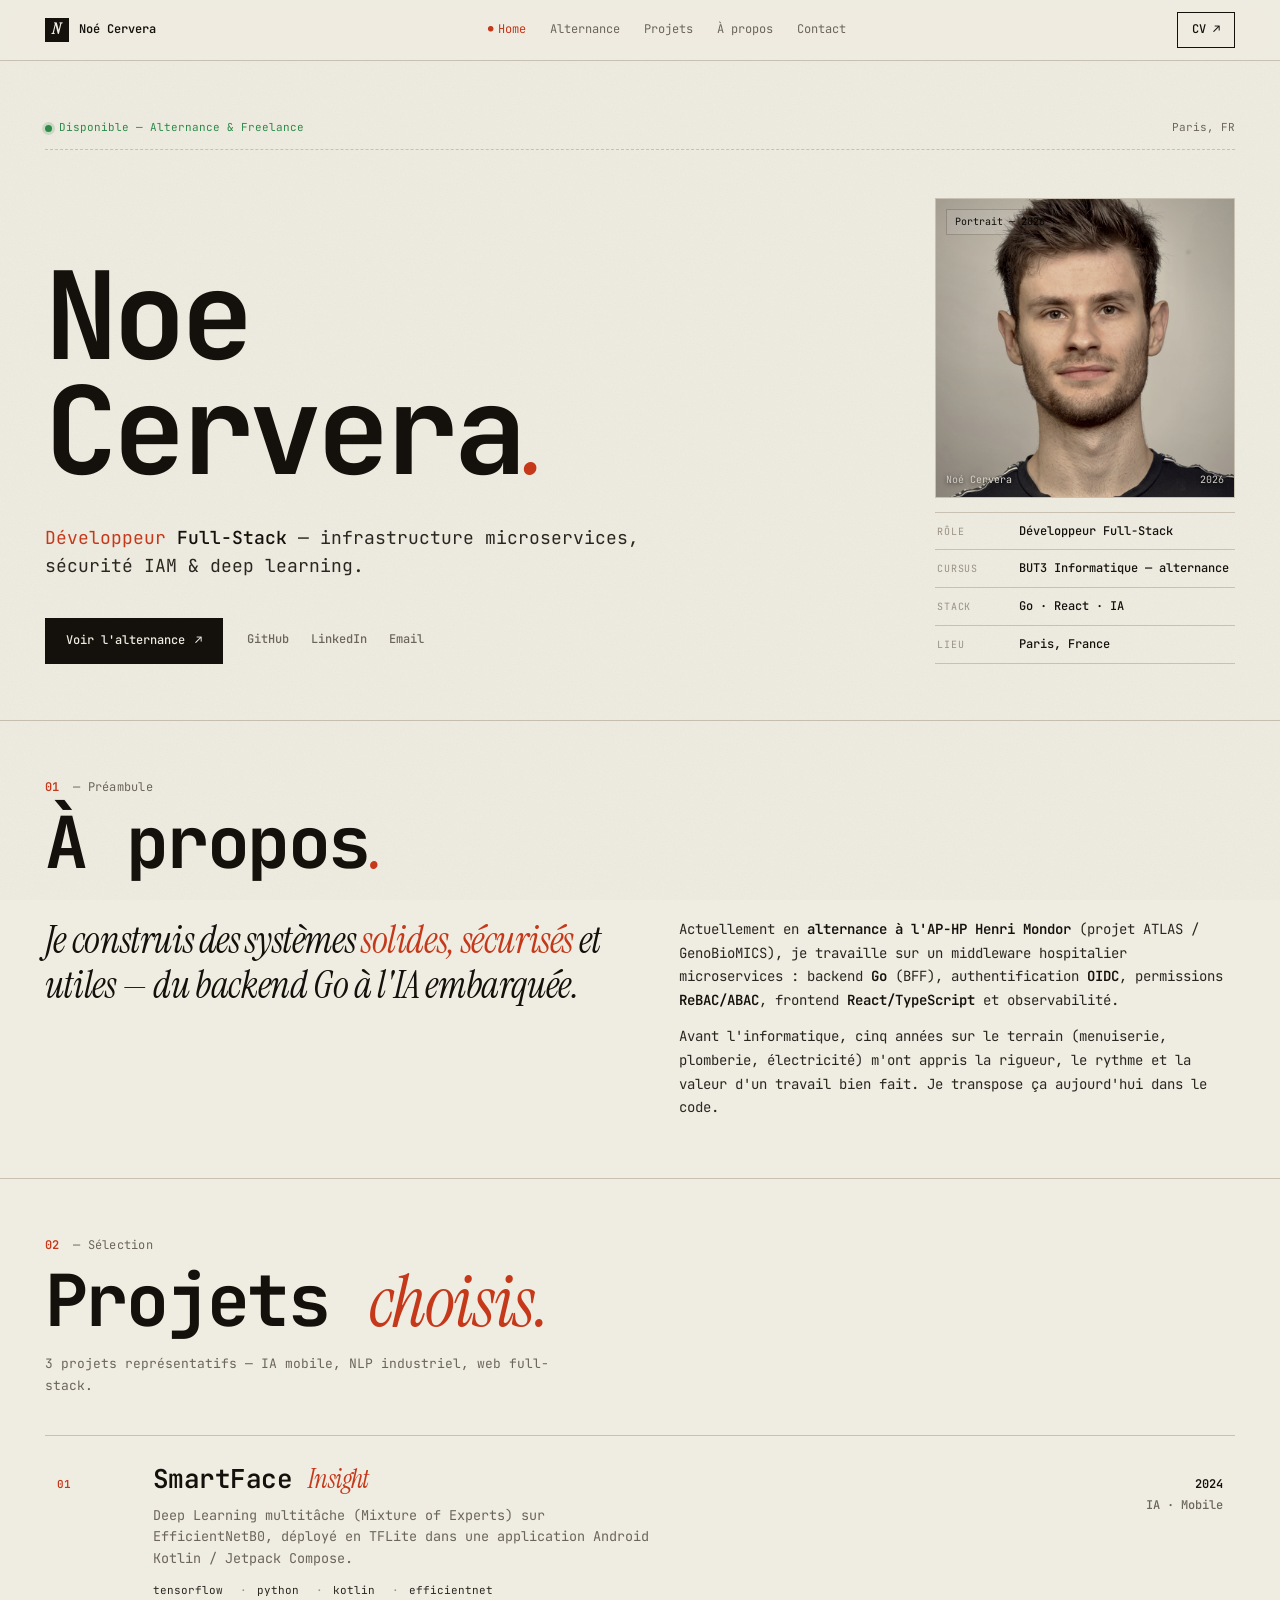
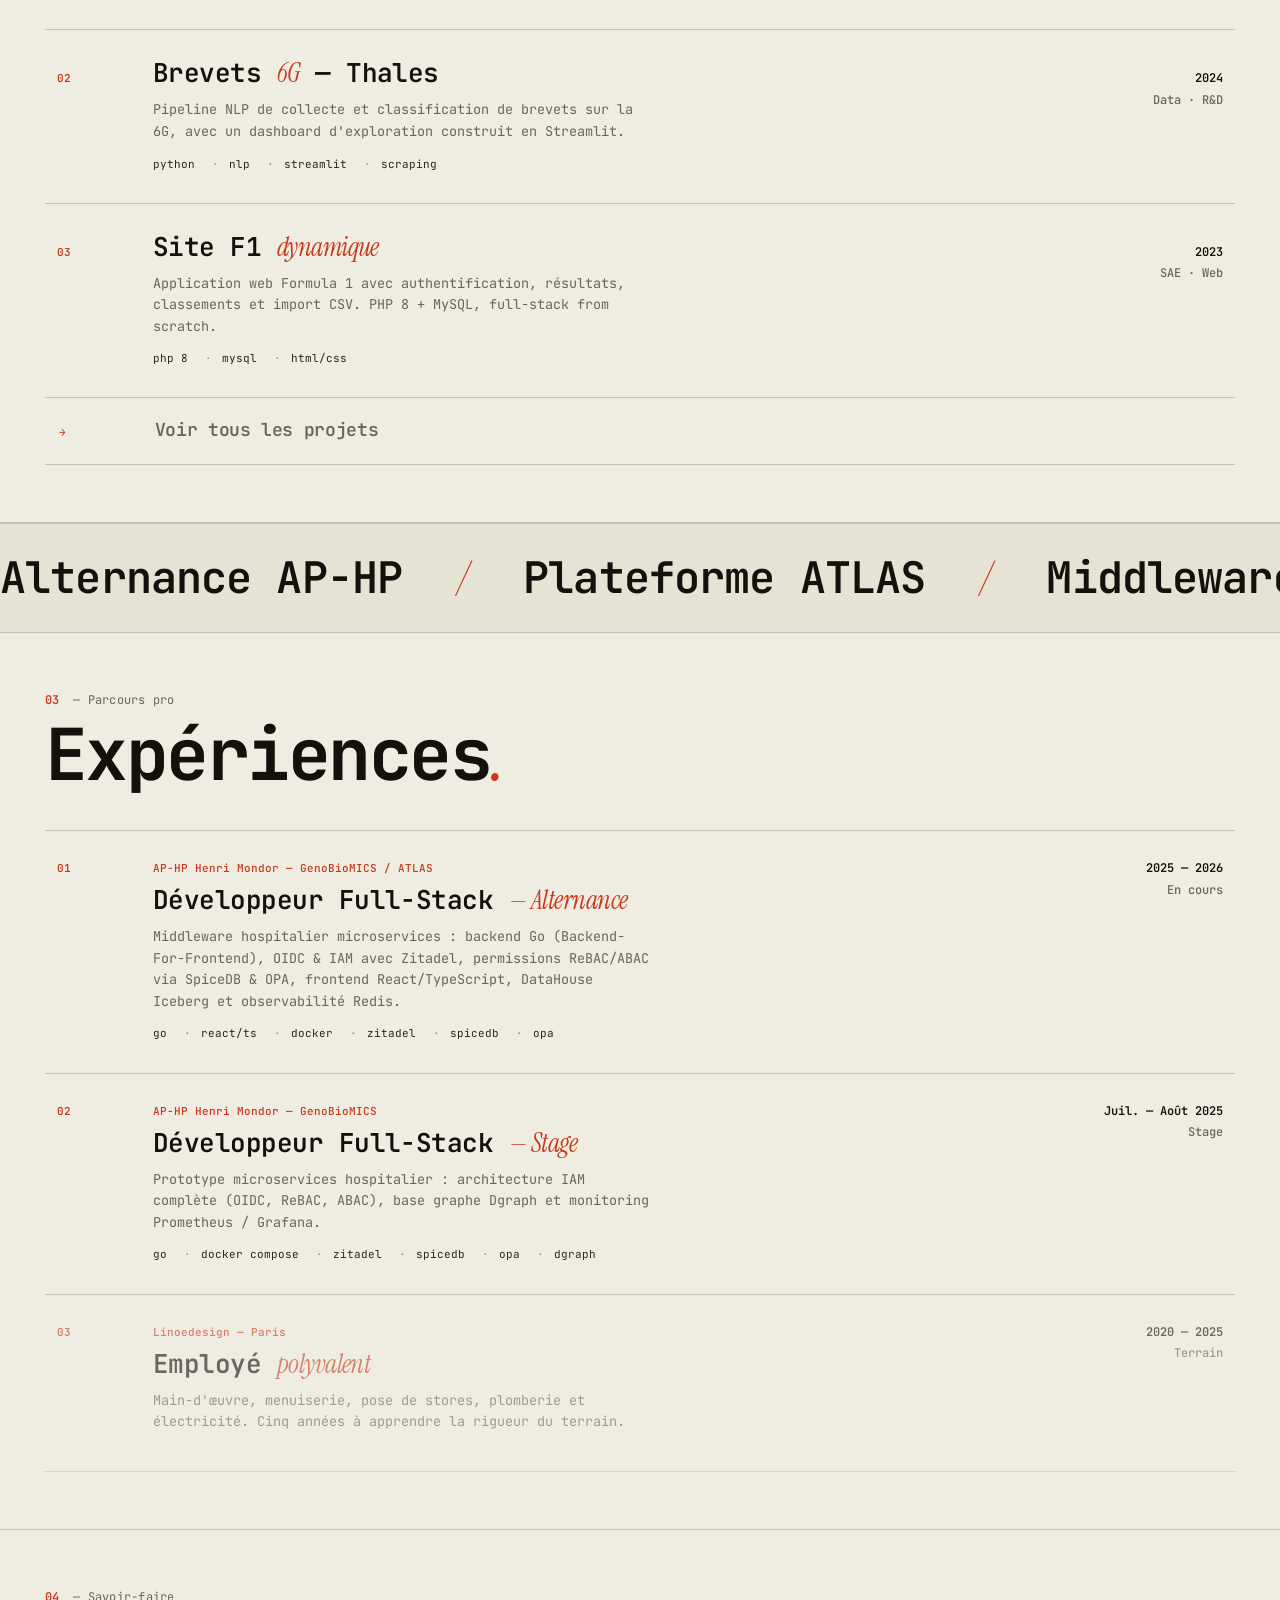
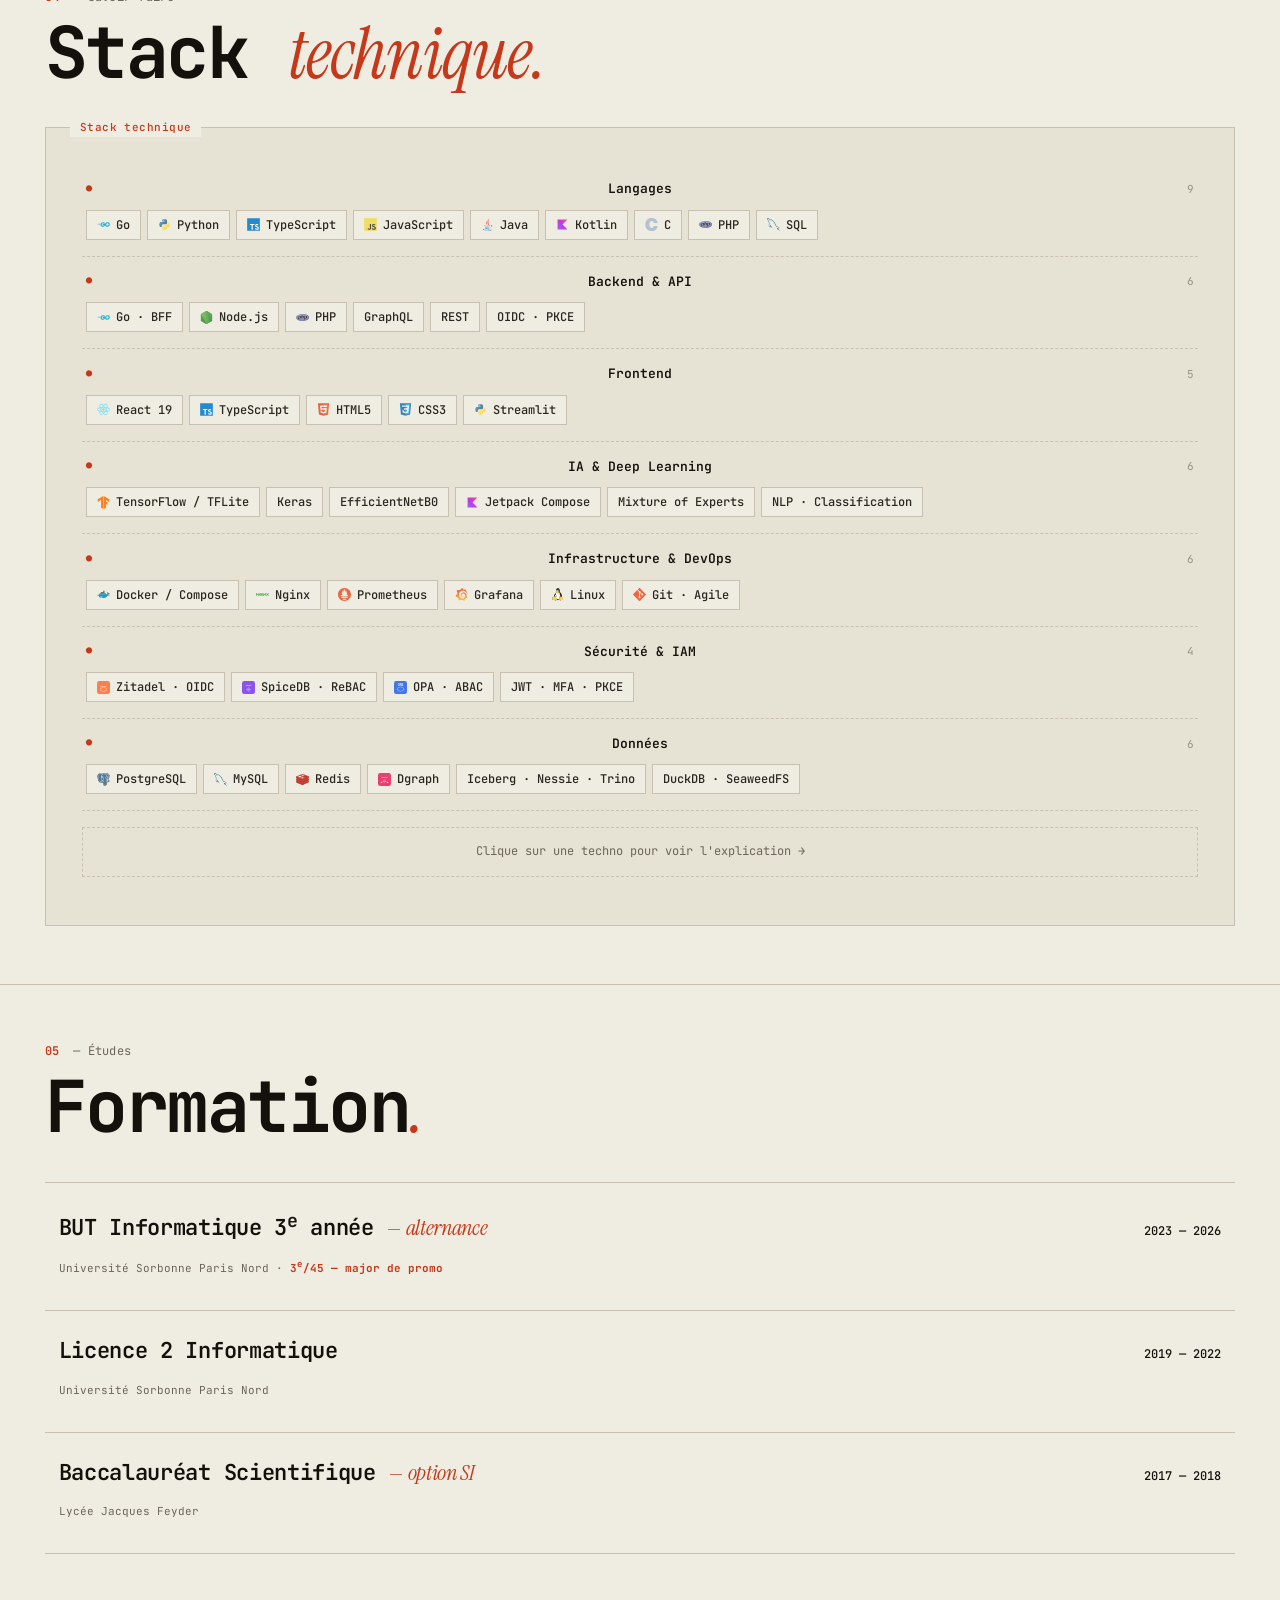
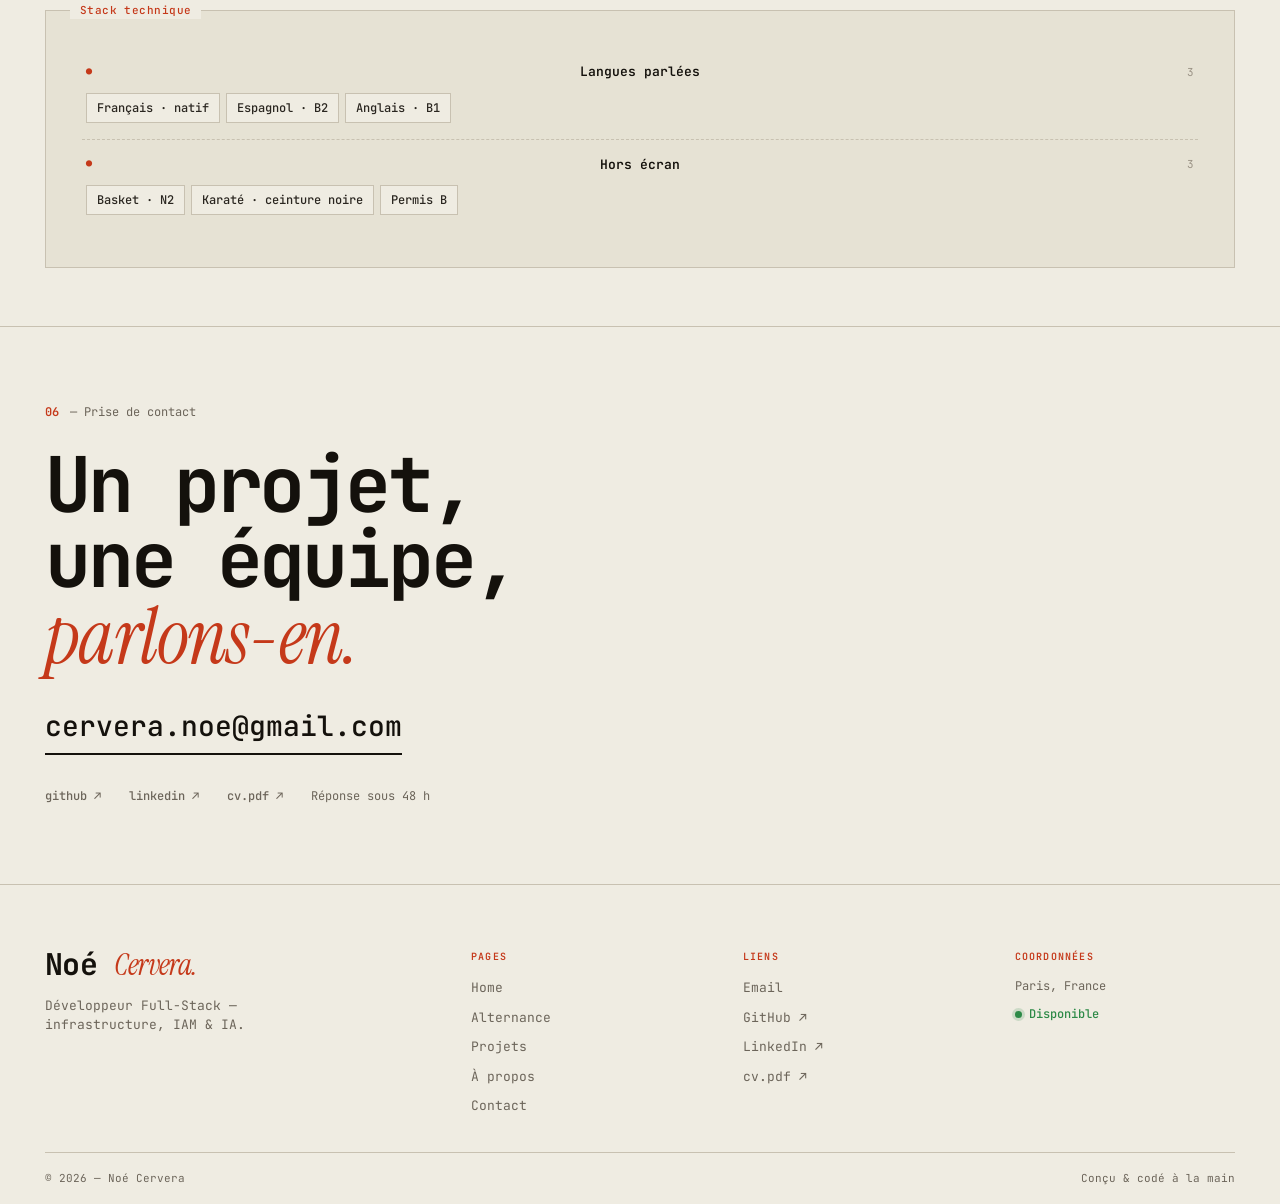
==== index.html @ 222e488b "Fix : bouton Menu mobile visible sur index.html (ordre CSS corrigé) Co-Authored-By: Claude Sonnet 4." ====
<!doctype html>
<html lang="fr">
<head>
<meta charset="utf-8">
<meta name="viewport" content="width=device-width, initial-scale=1">
<title>Noé Cervera — Développeur Full-Stack &amp; Infrastructure</title>
<meta name="description" content="Portfolio de Noé Cervera, développeur Full-Stack en alternance à l'AP-HP. Infrastructure microservices, sécurité IAM, IA/Deep Learning. BUT Informatique 3e année.">
<link rel="icon" href="assets/logo.svg" type="image/svg+xml">
<link rel="preconnect" href="https://fonts.googleapis.com">
<link rel="preconnect" href="https://fonts.gstatic.com" crossorigin>
<link href="https://fonts.googleapis.com/css2?family=Instrument+Serif:ital@0;1&family=JetBrains+Mono:ital,wght@0,400;0,500;0,600;0,700;1,400;1,500&display=swap" rel="stylesheet">

<style>
/* ============================================
   DEV-EDITORIAL — Carnet de développeur
   palette papier · mono · vermillon
   ============================================ */
:root {
  --paper:      #efece2;
  --paper-deep: #e6e2d4;
  --paper-line: #d8d2c1;
  --ink:        #14110c;
  --ink-soft:   #2a2620;
  --muted:      #6c655a;
  --subtle:     #9a9285;
  --rule:       #c8c1b1;
  --accent:     #c5391a;
  --accent-deep:#9c2c14;
  --ok:         #2d8a47;

  --mono:    "JetBrains Mono", ui-monospace, "SF Mono", Menlo, monospace;
  --serif:   "Instrument Serif", "Times New Roman", serif;

  --gutter:  clamp(18px, 3.5vw, 48px);
  --maxw:    1320px;
}

* { box-sizing: border-box; }
html { scroll-behavior: smooth; }
body {
  margin: 0;
  background: var(--paper);
  color: var(--ink);
  font-family: var(--mono);
  font-size: 14px;
  line-height: 1.65;
  font-weight: 400;
  -webkit-font-smoothing: antialiased;
  text-rendering: optimizeLegibility;
}

/* paper grain */
body::before {
  content: "";
  position: fixed; inset: 0;
  pointer-events: none;
  z-index: 1;
  opacity: .28;
  mix-blend-mode: multiply;
  background-image: url("data:image/svg+xml;utf8,<svg xmlns='http://www.w3.org/2000/svg' width='280' height='280'><filter id='n'><feTurbulence type='fractalNoise' baseFrequency='.9' numOctaves='2' stitchTiles='stitch'/><feColorMatrix values='0 0 0 0 0.08  0 0 0 0 0.07  0 0 0 0 0.05  0 0 0 .12 0'/></filter><rect width='100%' height='100%' filter='url(%23n)'/></svg>");
}

a { color: inherit; text-decoration: none; }
::selection { background: var(--accent); color: var(--paper); }

.wrap { max-width: var(--maxw); margin: 0 auto; padding: 0 var(--gutter); position: relative; z-index: 2; }
.serif { font-family: var(--serif); font-style: italic; }

/* ============================================
   TOP BAR — terminal prompt
   ============================================ */
.topbar {
  position: sticky; top: 0; z-index: 50;
  background: color-mix(in oklab, var(--paper) 90%, transparent);
  backdrop-filter: blur(10px) saturate(1.2);
  border-bottom: 1px solid var(--rule);
}
.topbar-inner {
  display: flex; align-items: center; justify-content: space-between;
  padding: 12px var(--gutter);
  max-width: var(--maxw); margin: 0 auto;
  font-size: 12px;
}
.topbar-brand {
  display: flex; align-items: center; gap: 10px;
  color: var(--ink);
  font-weight: 600;
}
.topbar-brand .mark {
  display: inline-flex; align-items: center; justify-content: center;
  width: 24px; height: 24px;
  background: var(--ink);
  color: var(--paper);
  font-family: var(--serif);
  font-style: italic;
  font-size: 16px;
  letter-spacing: 0;
  padding-bottom: 2px;
}

.topbar-nav { display: flex; gap: 4px; }
.topbar-nav a {
  position: relative;
  color: var(--muted);
  padding: 6px 10px;
  transition: color .2s, background .2s;
}
.topbar-nav a:hover { color: var(--ink); background: var(--paper-deep); }
.topbar-nav a.is-active { color: var(--accent); }
.topbar-nav a.is-active::before { content: "● "; font-size: 9px; vertical-align: middle; }

.topbar-cta {
  font-size: 12px;
  padding: 7px 14px;
  border: 1px solid var(--ink);
  color: var(--ink);
  transition: background .2s, color .2s;
  font-weight: 500;
}
.topbar-cta:hover { background: var(--ink); color: var(--paper); }

/* ============================================
   HERO
   ============================================ */
.hero {
  padding: clamp(32px, 4.5vw, 64px) 0 clamp(32px, 4.5vw, 56px);
  border-bottom: 1px solid var(--rule);
  position: relative;
}

.hero-meta-top {
  display: flex; justify-content: space-between;
  font-size: 11px;
  color: var(--muted);
  margin-bottom: clamp(28px, 4vw, 48px);
  padding-bottom: 12px;
  border-bottom: 1px dashed var(--rule);
  flex-wrap: wrap; gap: 8px;
}
.hero-meta-top .l { color: var(--ok); }
.hero-meta-top .dot {
  display: inline-block;
  width: 7px; height: 7px; border-radius: 50%;
  background: var(--ok);
  margin-right: 7px;
  vertical-align: middle;
  box-shadow: 0 0 0 3px rgba(45,138,71,.18);
  animation: pulse 2s ease-in-out infinite;
}
@keyframes pulse { 50% { transform: scale(1.2); } }

.hero-grid {
  display: grid;
  grid-template-columns: minmax(0, 1fr) minmax(220px, 300px);
  gap: clamp(36px, 6vw, 88px);
  align-items: end;
}

.hero-name {
  font-family: var(--mono);
  font-weight: 700;
  font-size: clamp(48px, 9.5vw, 144px);
  line-height: .95;
  letter-spacing: -.04em;
  margin: 0;
  color: var(--ink);
  font-feature-settings: "ss01" on, "ss02" on;
}
.hero-name .pre { color: var(--accent); font-weight: 500; }
.hero-name .it { font-family: var(--serif); font-style: italic; font-weight: 400; color: var(--accent); letter-spacing: -.02em; }
.hero-tag {
  font-family: var(--mono);
  font-size: clamp(15px, 1.5vw, 18px);
  font-weight: 400;
  line-height: 1.55;
  color: var(--ink-soft);
  margin: clamp(20px, 2.5vw, 32px) 0 0;
  max-width: 56ch;
}
.hero-tag .com { color: var(--muted); }
.hero-tag .key { color: var(--accent); }
.hero-tag .str { color: var(--ink); font-weight: 500; }

.hero-side {
  display: flex; flex-direction: column; gap: 14px;
  align-self: end;
}
.hero-portrait {
  position: relative;
  background: var(--paper-deep);
  border: 1px solid var(--rule);
  aspect-ratio: 1 / 1;
  overflow: hidden;
}
.hero-portrait img {
  width: 100%; height: 100%;
  object-fit: cover; object-position: center center;
  filter: grayscale(.4) contrast(1.06) sepia(.18);
  mix-blend-mode: multiply;
}
.hero-portrait::after {
  content: "";
  position: absolute; inset: 0;
  background: radial-gradient(ellipse at center, transparent 50%, rgba(20,17,12,.18) 100%);
  pointer-events: none;
  mix-blend-mode: multiply;
}
.hero-portrait-tag {
  position: absolute; top: 10px; left: 10px;
  background: var(--paper);
  color: var(--ink);
  padding: 4px 8px;
  font-size: 10px;
  border: 1px solid var(--rule);
}
.hero-portrait-caption {
  position: absolute; bottom: 8px; left: 10px; right: 10px;
  font-size: 10px;
  color: var(--paper);
  text-shadow: 0 1px 4px rgba(0,0,0,.7);
  display: flex; justify-content: space-between;
}
.hero-side-meta {
  font-size: 11px;
  color: var(--muted);
  line-height: 1.4;
  border-top: 1px solid var(--rule);
}
.hero-side-meta .row-m {
  display: grid;
  grid-template-columns: 70px 1fr;
  gap: 12px;
  padding: 10px 2px;
  border-bottom: 1px solid var(--rule);
  align-items: baseline;
}
.hero-side-meta .row-m .k {
  color: var(--subtle);
  text-transform: uppercase;
  letter-spacing: .08em;
  font-size: 10px;
}
.hero-side-meta .row-m .v {
  color: var(--ink);
  font-weight: 500;
  font-size: 12px;
}

.hero-actions {
  margin-top: clamp(24px, 3vw, 40px);
  display: flex; gap: 24px; align-items: center;
  flex-wrap: wrap;
}
.btn {
  display: inline-flex; align-items: center; gap: 10px;
  font-family: var(--mono);
  font-size: 12px;
  font-weight: 500;
  padding: 12px 20px;
  background: var(--ink);
  color: var(--paper);
  border: 1px solid var(--ink);
  transition: transform .25s ease, background .25s ease, border-color .25s ease;
  cursor: pointer;
}
.btn:hover { background: var(--accent); border-color: var(--accent); transform: translateY(-2px); }
.btn .arr { transition: transform .25s ease; }
.btn:hover .arr { transform: translate(4px, -4px); }
.btn-ghost { background: transparent; color: var(--ink); }
.btn-ghost:hover { background: var(--ink); color: var(--paper); }

.hero-links { display: flex; gap: 22px; font-size: 12px; color: var(--muted); }
.hero-links a { position: relative; padding-bottom: 2px; transition: color .2s; font-weight: 500; }
.hero-links a::after {
  content: ""; position: absolute; left: 0; bottom: 0; height: 1px;
  width: 100%; background: currentColor; transform-origin: right;
  transform: scaleX(0); transition: transform .3s ease;
}
.hero-links a:hover { color: var(--accent); }
.hero-links a:hover::after { transform: scaleX(1); transform-origin: left; }

/* ============================================
   SECTIONS — file-path headers
   ============================================ */
.section { padding: clamp(36px, 4.5vw, 64px) 0; border-bottom: 1px solid var(--rule); position: relative; }

.section-head {
  display: grid;
  grid-template-columns: 1fr;
  gap: 10px;
  margin-bottom: clamp(24px, 3vw, 40px);
}
.section-path {
  font-size: 12px;
  color: var(--muted);
  letter-spacing: .02em;
  display: flex; align-items: center; gap: 10px;
}
.section-path .num { color: var(--accent); font-weight: 600; margin-right: 4px; }
.section-title {
  font-family: var(--mono);
  font-weight: 700;
  font-size: clamp(36px, 5.6vw, 76px);
  line-height: .98;
  letter-spacing: -.035em;
  margin: 0;
  color: var(--ink);
}
.section-title .it { font-family: var(--serif); font-style: italic; font-weight: 400; color: var(--accent); letter-spacing: -.02em; }
.section-title .com { color: var(--muted); font-weight: 400; }

.section-sub {
  font-size: 13px;
  color: var(--muted);
  max-width: 64ch;
  margin: 6px 0 0;
}

/* ============================================
   INTRO BLOCK
   ============================================ */
.intro {
  display: grid;
  grid-template-columns: 1.05fr 1fr;
  gap: clamp(28px, 4vw, 56px);
  align-items: start;
}
.intro-callout {
  font-family: var(--serif);
  font-style: italic;
  font-size: clamp(24px, 3vw, 38px);
  line-height: 1.2;
  font-weight: 400;
  letter-spacing: -.01em;
  color: var(--ink);
  margin: 0;
}
.intro-callout em { color: var(--accent); font-style: italic; }
.intro-text p {
  font-size: 14px;
  line-height: 1.7;
  color: var(--ink-soft);
  margin: 0 0 12px;
}
.intro-text p:last-child { margin-bottom: 0; }
.intro-text strong { font-weight: 600; color: var(--ink); }

/* ============================================
   ROW LIST — projects, experience
   ============================================ */
.row-list {
  display: flex; flex-direction: column;
  border-top: 1px solid var(--rule);
}
.row {
  display: grid;
  grid-template-columns: 64px 1fr auto;
  gap: clamp(16px, 2.5vw, 36px);
  align-items: baseline;
  padding: clamp(20px, 2.5vw, 28px) 12px;
  border-bottom: 1px solid var(--rule);
  cursor: pointer;
  transition: background .25s ease, padding-left .25s ease;
  position: relative;
}
.row.no-link { cursor: default; }
.row::after {
  content: "→";
  position: absolute;
  right: 14px; top: 50%;
  transform: translate(20px, -50%);
  font-size: 24px;
  color: var(--accent);
  opacity: 0;
  transition: transform .3s ease, opacity .3s ease;
  pointer-events: none;
}
.row:not(.no-link):hover {
  background: var(--paper-deep);
  padding-left: 24px;
}
.row:not(.no-link):hover::after { transform: translate(0, -50%); opacity: 1; }
.row:not(.no-link):hover .row-meta { opacity: 0; }

.row-num {
  font-size: 11px;
  color: var(--accent);
  font-weight: 600;
}

.row-main { min-width: 0; }
.row-where {
  font-size: 11px;
  color: var(--accent);
  margin: 0 0 8px;
  font-weight: 500;
}
.row-title {
  font-family: var(--mono);
  font-weight: 600;
  font-size: clamp(20px, 2.2vw, 26px);
  line-height: 1.15;
  letter-spacing: -.02em;
  margin: 0 0 10px;
  color: var(--ink);
}
.row-title .it { font-family: var(--serif); font-style: italic; font-weight: 400; color: var(--accent); }
.row-title .com { color: var(--muted); font-weight: 400; }
.row-desc {
  font-size: 13.5px;
  color: var(--muted);
  line-height: 1.6;
  margin: 0 0 10px;
  max-width: 62ch;
}
.row-tags {
  display: flex; flex-wrap: wrap;
  font-size: 11px;
  color: var(--ink-soft);
  gap: 4px 0;
}
.row-tags span { padding: 2px 0; }
.row-tags span::after {
  content: " · ";
  color: var(--subtle);
  margin: 0 10px;
}
.row-tags span:last-child::after { content: ""; }

.row-meta {
  font-size: 12px;
  color: var(--muted);
  text-align: right;
  transition: opacity .3s ease;
  white-space: nowrap;
  font-weight: 500;
}
.row-meta strong { display: block; color: var(--ink); font-weight: 600; margin-bottom: 2px; }
.row-meta .com { color: var(--subtle); font-weight: 400; }

/* ============================================
   SKILLS — code-style list
   ============================================ */
.skills-block {
  border: 1px solid var(--rule);
  background: var(--paper-deep);
  padding: clamp(20px, 3vw, 36px) clamp(20px, 3vw, 36px);
  font-size: 13px;
  position: relative;
}
.skills-block::before {
  content: "Stack technique";
  position: absolute;
  top: -10px; left: 24px;
  background: var(--paper);
  padding: 0 10px;
  font-size: 11px;
  color: var(--accent);
  font-weight: 500;
  letter-spacing: .04em;
}
.skill-group {
  display: grid;
  grid-template-columns: 1fr;
  gap: 0;
  border-bottom: 1px dashed var(--rule);
  align-items: baseline;
}
.skill-group:last-child { border-bottom: none; }
.skill-group-name {
  font-family: var(--mono);
  font-size: 13px;
  font-weight: 600;
  color: var(--ink);
  user-select: none;
  padding: 14px 4px 10px;
  display: flex; align-items: center; justify-content: space-between;
}
.skill-group-name::before { content: "● "; color: var(--accent); font-size: 10px; }
.skill-group-name .count {
  font-family: var(--mono);
  color: var(--subtle);
  font-size: 11px;
  font-weight: 400;
}
.skill-group-list {
  display: flex; flex-wrap: wrap;
  gap: 6px;
  line-height: 1.5;
  padding: 0 4px 16px;
}
.skill-group-list .sk {
  display: inline-flex; align-items: center; gap: 6px;
  padding: 5px 10px;
  border: 1px solid var(--rule);
  background: var(--paper);
  font-family: var(--mono);
  font-size: 12px;
  font-weight: 500;
  color: var(--ink-soft);
  cursor: pointer;
  user-select: none;
  transition: border-color .15s ease, color .15s ease, background .15s ease;
}
.skill-group-list .sk:hover,
.skill-group-list .sk:focus-visible { border-color: var(--ink); color: var(--ink); outline: none; }
.skill-group-list .sk.is-active {
  background: var(--ink);
  border-color: var(--ink);
  color: var(--paper);
}
.skill-group-list .sk img {
  width: 13px; height: 13px;
  object-fit: contain;
  opacity: .85;
}
.skill-group-list .sk.is-active img { filter: invert(1) brightness(1.2); opacity: 1; }

.skill-info {
  margin-top: 16px;
  border: 1px solid var(--rule);
  background: var(--paper);
  padding: 18px 22px;
  display: grid;
  grid-template-columns: 1fr auto;
  gap: 16px;
  align-items: start;
  position: relative;
}
.skill-info[hidden] { display: none; }
.skill-info .sk-info-name {
  font-family: var(--mono);
  font-weight: 600;
  font-size: 14px;
  color: var(--accent);
  margin: 0 0 6px;
  letter-spacing: -.01em;
}
.skill-info .sk-info-body {
  font-family: var(--serif);
  font-style: italic;
  font-size: 17px;
  color: var(--ink);
  line-height: 1.45;
  margin: 0;
  max-width: 70ch;
}
.skill-info .sk-info-close {
  background: transparent;
  border: 1px solid var(--rule);
  font-family: var(--mono);
  font-size: 12px;
  color: var(--muted);
  cursor: pointer;
  padding: 6px 12px;
  transition: border-color .15s, color .15s;
}
.skill-info .sk-info-close:hover { border-color: var(--ink); color: var(--ink); }
.skill-info-empty {
  font-family: var(--mono);
  font-size: 12px;
  color: var(--muted);
  text-align: center;
  padding: 14px;
  border: 1px dashed var(--rule);
  margin-top: 16px;
}

/* ============================================
   FORM (formation)
   ============================================ */
.form-row {
  display: grid;
  grid-template-columns: 1fr auto;
  gap: 24px;
  padding: 22px 14px;
  border-bottom: 1px solid var(--rule);
  align-items: baseline;
  transition: background .25s, padding-left .25s;
}
.form-row:first-of-type { border-top: 1px solid var(--rule); }
.form-row.link { cursor: pointer; }
.form-row.link:hover { background: var(--paper-deep); padding-left: 24px; color: inherit; }
.form-row h3 {
  font-family: var(--mono);
  font-weight: 600;
  font-size: clamp(18px, 2vw, 22px);
  margin: 0 0 4px;
  letter-spacing: -.015em;
  color: var(--ink);
}
.form-row h3 .it { font-family: var(--serif); font-style: italic; font-weight: 400; color: var(--accent); }
.form-where {
  font-size: 11px;
  color: var(--muted);
}
.form-year {
  font-size: 12px;
  color: var(--ink);
  text-align: right;
  white-space: nowrap;
  font-weight: 500;
}

/* ============================================
   MARQUEE
   ============================================ */
.marquee {
  overflow: hidden;
  border-top: 1px solid var(--rule);
  border-bottom: 1px solid var(--rule);
  padding: 18px 0;
  background: var(--paper-deep);
  position: relative;
}
.marquee-track {
  display: flex;
  white-space: nowrap;
  animation: scroll 50s linear infinite;
  gap: 56px;
  font-size: clamp(22px, 3.4vw, 44px);
  font-weight: 600;
  color: var(--ink);
  letter-spacing: -.02em;
}
.marquee-track > span { display: inline-flex; align-items: center; gap: 56px; }
.marquee-track .sep { color: var(--accent); font-family: var(--serif); font-style: italic; font-size: .9em; font-weight: 400; }
@keyframes scroll {
  from { transform: translateX(0); }
  to   { transform: translateX(-50%); }
}

/* ============================================
   CTA
   ============================================ */
.cta { padding: clamp(44px, 6vw, 80px) 0; }
.cta-eyebrow {
  font-size: 12px;
  color: var(--muted);
  margin-bottom: 24px;
}
.cta-eyebrow .num { color: var(--accent); font-weight: 600; margin-right: 4px; }
.cta-headline {
  font-family: var(--mono);
  font-weight: 700;
  font-size: clamp(36px, 6vw, 88px);
  line-height: .98;
  letter-spacing: -.04em;
  margin: 0 0 28px;
  color: var(--ink);
  max-width: 18ch;
}
.cta-headline .it { font-family: var(--serif); font-style: italic; font-weight: 400; color: var(--accent); letter-spacing: -.02em; }
.cta-email {
  display: inline-block;
  font-family: var(--mono);
  font-size: clamp(18px, 2.4vw, 28px);
  font-weight: 500;
  color: var(--ink);
  border-bottom: 2px solid var(--ink);
  padding-bottom: 4px;
  transition: color .2s, border-color .2s;
}
.cta-email:hover { color: var(--accent); border-color: var(--accent); }
.cta-meta {
  margin-top: 32px;
  display: flex; gap: 28px; flex-wrap: wrap;
  font-size: 12px;
  color: var(--muted);
}
.cta-meta a { font-weight: 500; transition: color .2s; }
.cta-meta a:hover { color: var(--accent); }

/* ============================================
   FOOTER (fat)
   ============================================ */
.footer {
  padding: 0;
  border-top: 1px solid var(--rule);
  font-family: var(--mono);
  font-size: 12px;
  color: var(--muted);
}
.footer-inner {
  display: flex; justify-content: space-between; align-items: center;
  flex-wrap: wrap; gap: 12px;
  padding: 24px 0;
}
.fat-footer .footer-grid {
  display: grid;
  grid-template-columns: 1.7fr 1fr 1fr 1fr;
  gap: clamp(24px, 4vw, 56px);
  padding: clamp(40px, 5vw, 64px) 0 clamp(28px, 3vw, 36px);
  border-bottom: 1px solid var(--rule);
}
.footer-col { display: flex; flex-direction: column; gap: 8px; }
.footer-col a {
  color: var(--muted);
  transition: color .2s;
  width: fit-content;
  font-size: 13px;
}
.footer-col a:hover { color: var(--accent); }
.footer-h {
  font-size: 10px;
  text-transform: uppercase;
  letter-spacing: .12em;
  color: var(--accent);
  font-weight: 600;
  margin-bottom: 4px;
}
.footer-name {
  font-family: var(--mono);
  font-size: clamp(22px, 2.6vw, 30px);
  font-weight: 700;
  letter-spacing: -.02em;
  color: var(--ink);
  margin-bottom: 8px;
  line-height: 1;
}
.footer-name .it { font-family: var(--serif); font-style: italic; font-weight: 400; color: var(--accent); }
.footer-tag {
  margin: 0;
  font-size: 13px;
  line-height: 1.5;
  color: var(--muted);
  max-width: 36ch;
}
.footer-avail {
  display: inline-flex; align-items: center; gap: 7px;
  color: var(--ok); font-weight: 500;
}
.footer-dot {
  display: inline-block; width: 7px; height: 7px; border-radius: 50%;
  background: var(--ok);
  box-shadow: 0 0 0 3px rgba(45,138,71,.18);
}
.footer-bottom {
  display: flex; justify-content: space-between;
  padding: 16px 0;
  flex-wrap: wrap; gap: 8px;
  font-size: 11px;
}
@media (max-width: 720px) {
  .fat-footer .footer-grid { grid-template-columns: 1fr 1fr; }
  .footer-col-main { grid-column: 1 / -1; }
}

/* ============================================
   FADE
   ============================================ */
.fade-up {
  opacity: 0;
  transform: translateY(20px);
  transition: opacity .8s cubic-bezier(.2,.7,.2,1), transform .8s cubic-bezier(.2,.7,.2,1);
}
.fade-up.is-in { opacity: 1; transform: none; }

/* ============================================
   RESPONSIVE
   ============================================ */
/* ============================================
   MOBILE MENU (burger)
   ============================================ */
.topbar-burger {
  display: none;
  background: transparent;
  border: 1px solid var(--rule);
  color: var(--ink);
  font-family: var(--mono);
  font-size: 11px;
  padding: 6px 10px;
  cursor: pointer;
  letter-spacing: .04em;
}
.topbar-burger:hover { border-color: var(--ink); background: var(--paper-deep); }

@media (max-width: 920px) {
  .hero-grid { grid-template-columns: 1fr; gap: 32px; }
  .hero-side { gap: 16px; max-width: 280px; }
  .intro { grid-template-columns: 1fr; gap: 28px; }
  .row { grid-template-columns: 50px 1fr; }
  .row-meta { grid-column: 1 / -1; text-align: left; margin-top: 8px; }
  .topbar-nav { display: none; }
  .topbar-brand .path-detail { display: none; }
  .topbar-burger { display: inline-flex; }
}
@media (max-width: 560px) {
  .hero-side { max-width: 100%; }
  .row-num { font-size: 10px; }
  .hero-meta-top { font-size: 10px; }
  .cta-meta { gap: 16px; }
}
.mobile-menu {
  position: fixed; inset: 0;
  background: var(--paper);
  z-index: 100;
  display: none;
  flex-direction: column;
  padding: 24px var(--gutter);
  animation: fadeIn .2s ease;
}
.mobile-menu.is-open { display: flex; }
.mobile-menu-top {
  display: flex; justify-content: space-between; align-items: center;
  border-bottom: 1px solid var(--rule);
  padding-bottom: 16px;
  margin-bottom: 28px;
  font-family: var(--mono);
  font-size: 12px;
  color: var(--ink);
  font-weight: 600;
}
.mobile-menu nav {
  display: flex; flex-direction: column;
  gap: 0;
}
.mobile-menu nav a {
  font-family: var(--mono);
  font-size: clamp(22px, 6vw, 36px);
  font-weight: 600;
  color: var(--ink);
  padding: 18px 0;
  border-bottom: 1px solid var(--rule);
  letter-spacing: -.02em;
  display: flex; justify-content: space-between; align-items: center;
}
.mobile-menu nav a::after { content: "↗"; color: var(--accent); font-size: .65em; }
.mobile-menu nav a.is-active { color: var(--accent); }
.mobile-menu-foot {
  margin-top: auto;
  padding-top: 24px;
  display: flex; flex-direction: column; gap: 14px;
  font-family: var(--mono);
  font-size: 13px;
  color: var(--muted);
}
.mobile-menu-foot a { color: var(--muted); }
@keyframes fadeIn { from { opacity: 0; } to { opacity: 1; } }
</style>
</head>
<body>

<!-- ====== TOP BAR ====== -->
<header class="topbar">
  <div class="topbar-inner">
    <a class="topbar-brand" href="index.html">
      <span class="mark">N</span>
      <span>Noé&nbsp;Cervera</span>
    </a>
    <nav class="topbar-nav">
      <a href="index.html" class="is-active">Home</a>
      <a href="alternance.html">Alternance</a>
      <a href="projets.html">Projets</a>
      <a href="apropos.html">À propos</a>
      <a href="contact.html">Contact</a>
    </nav>
    <a class="topbar-cta" href="assets/cv.pdf" target="_blank" rel="noopener">CV ↗</a>
  </div>
</header>

<!-- ====== HERO ====== -->
<section class="hero">
  <div class="wrap">

    <div class="hero-meta-top">
      <span class="l"><span class="dot"></span>Disponible — Alternance &amp; Freelance</span>
      <span>Paris, FR</span>
    </div>

    <div class="hero-grid">
      <div>
        <h1 class="hero-name">
          Noe<br>Cervera<span class="it">.</span>
        </h1>
        <p class="hero-tag">
          <span class="key">Développeur</span> <span class="str">Full-Stack</span> — infrastructure microservices, sécurité IAM &amp; deep learning.
        </p>

        <div class="hero-actions">
          <a class="btn" href="alternance.html">
            Voir l'alternance <span class="arr">↗</span>
          </a>
          <div class="hero-links">
            <a href="https://github.com/noe-cervera" target="_blank" rel="noopener">GitHub</a>
            <a href="https://linkedin.com/in/no%C3%A9-cervera-2b4149251" target="_blank" rel="noopener">LinkedIn</a>
            <a href="mailto:cervera.noe@gmail.com">Email</a>
          </div>
        </div>
      </div>

      <aside class="hero-side">
        <div class="hero-portrait">
          <span class="hero-portrait-tag">Portrait — 2026</span>
          <img src="assets/photo-profil.png" alt="Portrait de Noé Cervera">
          <div class="hero-portrait-caption">
            <span>Noé Cervera</span>
            <span>2026</span>
          </div>
        </div>
        <div class="hero-side-meta">
          <div class="row-m"><span class="k">Rôle</span><span class="v">Développeur Full-Stack</span></div>
          <div class="row-m"><span class="k">Cursus</span><span class="v">BUT3 Informatique — alternance</span></div>
          <div class="row-m"><span class="k">Stack</span><span class="v">Go · React · IA</span></div>
          <div class="row-m"><span class="k">Lieu</span><span class="v">Paris, France</span></div>
        </div>
      </aside>
    </div>

  </div>
</section>

<!-- ====== 01 — INTRO ====== -->
<section class="section">
  <div class="wrap">
    <div class="section-head">
      <div class="section-path"><span class="num">01</span> — Préambule</div>
      <h2 class="section-title">À propos<span class="it">.</span></h2>
    </div>
    <div class="intro">
      <p class="intro-callout">Je construis des systèmes <em>solides, sécurisés</em> et utiles — du backend Go à l'IA embarquée.</p>
      <div class="intro-text">
        <p>Actuellement en <strong>alternance à l'AP-HP Henri Mondor</strong> (projet ATLAS / GenoBioMICS), je travaille sur un middleware hospitalier microservices&nbsp;: backend <strong>Go</strong> (BFF), authentification <strong>OIDC</strong>, permissions <strong>ReBAC/ABAC</strong>, frontend <strong>React/TypeScript</strong> et observabilité.</p>
        <p>Avant l'informatique, cinq années sur le terrain (menuiserie, plomberie, électricité) m'ont appris la rigueur, le rythme et la valeur d'un travail bien fait. Je transpose ça aujourd'hui dans le code.</p>
      </div>
    </div>
  </div>
</section>

<!-- ====== 02 — PROJETS ====== -->
<section class="section">
  <div class="wrap">
    <div class="section-head">
      <div class="section-path"><span class="num">02</span> — Sélection</div>
      <h2 class="section-title">Projets <span class="it">choisis.</span></h2>
      <p class="section-sub">3 projets représentatifs — IA mobile, NLP industriel, web full-stack.</p>
    </div>

    <div class="row-list">
      <a class="row" href="projets.html#smartface">
        <div class="row-num">01</div>
        <div class="row-main">
          <h3 class="row-title">SmartFace <span class="it">Insight</span></h3>
          <p class="row-desc">Deep Learning multitâche (Mixture of Experts) sur EfficientNetB0, déployé en TFLite dans une application Android Kotlin / Jetpack Compose.</p>
          <div class="row-tags">
            <span>tensorflow</span><span>python</span><span>kotlin</span><span>efficientnet</span>
          </div>
        </div>
        <div class="row-meta">
          <strong>2024</strong>
          IA · Mobile
        </div>
      </a>

      <a class="row" href="projets.html#thales">
        <div class="row-num">02</div>
        <div class="row-main">
          <h3 class="row-title">Brevets <span class="it">6G</span> — Thales</h3>
          <p class="row-desc">Pipeline NLP de collecte et classification de brevets sur la 6G, avec un dashboard d'exploration construit en Streamlit.</p>
          <div class="row-tags">
            <span>python</span><span>nlp</span><span>streamlit</span><span>scraping</span>
          </div>
        </div>
        <div class="row-meta">
          <strong>2024</strong>
          Data · R&amp;D
        </div>
      </a>

      <a class="row" href="projets.html#sae-f1">
        <div class="row-num">03</div>
        <div class="row-main">
          <h3 class="row-title">Site F1 <span class="it">dynamique</span></h3>
          <p class="row-desc">Application web Formula 1 avec authentification, résultats, classements et import CSV. PHP 8 + MySQL, full-stack from scratch.</p>
          <div class="row-tags">
            <span>php 8</span><span>mysql</span><span>html/css</span>
          </div>
        </div>
        <div class="row-meta">
          <strong>2023</strong>
          SAE · Web
        </div>
      </a>

      <a class="row" href="projets.html" style="padding: 22px 14px;">
        <div class="row-num">→</div>
        <div class="row-main">
          <h3 class="row-title" style="color:var(--muted); font-size: 18px; margin: 0;">Voir tous les projets</h3>
        </div>
        <div class="row-meta"></div>
      </a>
    </div>
  </div>
</section>

<!-- ====== MARQUEE ====== -->
<div class="marquee" aria-hidden="true">
  <div class="marquee-track">
    <span>Alternance AP-HP <em class="sep">/</em> Plateforme ATLAS <em class="sep">/</em> Middleware Go <em class="sep">/</em> SmartFace Insight <em class="sep">/</em> Brevet Thales 6G <em class="sep">/</em> 3<sup>e</sup>/45 — BUT3 <em class="sep">/</em></span>
    <span>Alternance AP-HP <em class="sep">/</em> Plateforme ATLAS <em class="sep">/</em> Middleware Go <em class="sep">/</em> SmartFace Insight <em class="sep">/</em> Brevet Thales 6G <em class="sep">/</em> 3<sup>e</sup>/45 — BUT3 <em class="sep">/</em></span>
  </div>
</div>

<!-- ====== 03 — EXPÉRIENCE ====== -->
<section class="section">
  <div class="wrap">
    <div class="section-head">
      <div class="section-path"><span class="num">03</span> — Parcours pro</div>
      <h2 class="section-title">Expériences<span class="it">.</span></h2>
    </div>

    <div class="row-list">
      <div class="row no-link">
        <div class="row-num">01</div>
        <div class="row-main">
          <p class="row-where">AP-HP Henri Mondor — GenoBioMICS / ATLAS</p>
          <h3 class="row-title">Développeur Full-Stack <span class="it">— Alternance</span></h3>
          <p class="row-desc">Middleware hospitalier microservices&nbsp;: backend Go (Backend-For-Frontend), OIDC &amp; IAM avec Zitadel, permissions ReBAC/ABAC via SpiceDB &amp; OPA, frontend React/TypeScript, DataHouse Iceberg et observabilité Redis.</p>
          <div class="row-tags">
            <span>go</span><span>react/ts</span><span>docker</span><span>zitadel</span><span>spicedb</span><span>opa</span>
          </div>
        </div>
        <div class="row-meta">
          <strong>2025 — 2026</strong>
          En cours
        </div>
      </div>

      <div class="row no-link">
        <div class="row-num">02</div>
        <div class="row-main">
          <p class="row-where">AP-HP Henri Mondor — GenoBioMICS</p>
          <h3 class="row-title">Développeur Full-Stack <span class="it">— Stage</span></h3>
          <p class="row-desc">Prototype microservices hospitalier&nbsp;: architecture IAM complète (OIDC, ReBAC, ABAC), base graphe Dgraph et monitoring Prometheus / Grafana.</p>
          <div class="row-tags">
            <span>go</span><span>docker compose</span><span>zitadel</span><span>spicedb</span><span>opa</span><span>dgraph</span>
          </div>
        </div>
        <div class="row-meta">
          <strong>Juil. — Août 2025</strong>
          Stage
        </div>
      </div>

      <div class="row no-link" style="opacity:.6">
        <div class="row-num">03</div>
        <div class="row-main">
          <p class="row-where">Linoedesign — Paris</p>
          <h3 class="row-title">Employé <span class="it">polyvalent</span></h3>
          <p class="row-desc">Main-d'œuvre, menuiserie, pose de stores, plomberie et électricité. Cinq années à apprendre la rigueur du terrain.</p>
        </div>
        <div class="row-meta">
          <strong>2020 — 2025</strong>
          Terrain
        </div>
      </div>
    </div>
  </div>
</section>

<!-- ====== 04 — COMPÉTENCES ====== -->
<section class="section">
  <div class="wrap">
    <div class="section-head">
      <div class="section-path"><span class="num">04</span> — Savoir-faire</div>
      <h2 class="section-title">Stack <span class="it">technique.</span></h2>
    </div>

    <div class="skills-block">
      <div class="skill-group">
        <div class="skill-group-name">Langages <span class="count">9</span></div>
        <div class="skill-group-list">
          <span class="sk" data-info="Langage compilé créé par Google. Performant et concurrent, idéal pour les services backend critiques. Je l'utilise pour le BFF de l'alternance ATLAS."><img src="assets/go.svg" alt="">Go</span>
          <span class="sk" data-info="Langage polyvalent et lisible. Standard de fait pour l'IA, le scripting, les pipelines ETL et la data science. Mon couteau suisse."><img src="assets/python.svg" alt="">Python</span>
          <span class="sk" data-info="JavaScript typé. Apporte la sécurité du typage statique au développement frontend React et Node."><img src="assets/typescript.svg" alt="">TypeScript</span>
          <span class="sk" data-info="Langage natif du web. Manipule le DOM côté client et tourne aussi côté serveur via Node.js."><img src="assets/js.svg" alt="">JavaScript</span>
          <span class="sk" data-info="Langage objet portable, base historique de l'écosystème JVM. Utilisé en cours et pour la JVM."><img src="assets/Java.svg" alt="">Java</span>
          <span class="sk" data-info="Langage moderne sur la JVM, officiel pour Android. Combiné à Jetpack Compose pour SmartFace Insight."><img src="assets/kotlin.svg" alt="">Kotlin</span>
          <span class="sk" data-info="Langage bas-niveau. Indispensable pour comprendre la mémoire, les pointeurs et le fonctionnement des systèmes."><img src="assets/c.svg" alt="">C</span>
          <span class="sk" data-info="Langage serveur historique du web. Utilisé sur ma SAÉ F1 (PHP 8 + MySQL)."><img src="assets/php.svg" alt="">PHP</span>
          <span class="sk" data-info="Langage de requête pour bases relationnelles : PostgreSQL, MySQL. Indispensable pour manipuler des données structurées."><img src="assets/mysql.svg" alt="">SQL</span>
        </div>
      </div>

      <div class="skill-group">
        <div class="skill-group-name">Backend &amp; API <span class="count">6</span></div>
        <div class="skill-group-list">
          <span class="sk" data-info="Pattern Backend-For-Frontend en Go. Le frontend ne contacte jamais directement les services tiers — le BFF centralise la logique, les sessions et les permissions."><img src="assets/go.svg" alt="">Go · BFF</span>
          <span class="sk" data-info="Runtime JavaScript côté serveur, basé sur V8. Utilisé pour des APIs et outils légers."><img src="assets/nodejs.svg" alt="">Node.js</span>
          <span class="sk" data-info="Langage serveur classique du web. Utilisé pour les projets PHP/MySQL académiques."><img src="assets/php.svg" alt="">PHP</span>
          <span class="sk" data-info="Langage de requête flexible pour APIs. Un seul endpoint, schéma typé, le client demande exactement ce dont il a besoin. Utilisé avec Dgraph.">GraphQL</span>
          <span class="sk" data-info="Architecture HTTP standard basée sur les verbes (GET, POST, PUT, DELETE) et les ressources. Le modèle par défaut pour 80 % des APIs.">REST</span>
          <span class="sk" data-info="Protocoles d'authentification au-dessus d'OAuth2. PKCE sécurise les flows sans secret côté client (mobile, SPA).">OIDC · PKCE</span>
        </div>
      </div>

      <div class="skill-group">
        <div class="skill-group-name">Frontend <span class="count">5</span></div>
        <div class="skill-group-list">
          <span class="sk" data-info="Bibliothèque JavaScript pour construire des interfaces par composants déclaratifs. Standard du frontend moderne. Utilisé sur ATLAS."><img src="assets/react.svg" alt="">React 19</span>
          <span class="sk" data-info="JavaScript typé — essentiel pour fiabiliser un frontend React de grande taille."><img src="assets/typescript.svg" alt="">TypeScript</span>
          <span class="sk" data-info="Langage de balisage qui structure sémantiquement les pages web. La base de tout."><img src="assets/html.svg" alt="">HTML5</span>
          <span class="sk" data-info="Mise en forme, animations et responsive design. Grid, Flexbox, custom properties, container queries."><img src="assets/css.svg" alt="">CSS3</span>
          <span class="sk" data-info="Framework Python qui transforme un script en dashboard interactif en quelques lignes. Utilisé pour le projet Thales 6G."><img src="assets/python.svg" alt="">Streamlit</span>
        </div>
      </div>

      <div class="skill-group">
        <div class="skill-group-name">IA &amp; Deep Learning <span class="count">6</span></div>
        <div class="skill-group-list">
          <span class="sk" data-info="Framework de deep learning de Google. TFLite permet de déployer des modèles compressés sur mobile et embarqué. Utilisé pour SmartFace."><img src="assets/tensorflow.svg" alt="">TensorFlow / TFLite</span>
          <span class="sk" data-info="API haut-niveau pour TensorFlow. Définition de couches, modèles et entraînement de manière lisible.">Keras</span>
          <span class="sk" data-info="Architecture CNN optimisée par Google. Excellent rapport précision/poids — parfait pour le mobile. Backbone de SmartFace Insight.">EfficientNetB0</span>
          <span class="sk" data-info="Toolkit UI moderne pour Android, déclaratif comme React. Utilisé pour l'app SmartFace."><img src="assets/kotlin.svg" alt="">Jetpack Compose</span>
          <span class="sk" data-info="Architecture où plusieurs experts spécialisés sont combinés par un routeur. Permet de gérer plusieurs tâches simultanément. Cœur de SmartFace.">Mixture of Experts</span>
          <span class="sk" data-info="Natural Language Processing — traitement automatique du langage. Classification, résumé, extraction d'entités. Utilisé sur les brevets Thales.">NLP · Classification</span>
        </div>
      </div>

      <div class="skill-group">
        <div class="skill-group-name">Infrastructure &amp; DevOps <span class="count">6</span></div>
        <div class="skill-group-list">
          <span class="sk" data-info="Conteneurisation. Isole chaque service dans un environnement reproductible. Compose permet d'orchestrer plusieurs conteneurs."><img src="assets/docker.svg" alt="">Docker / Compose</span>
          <span class="sk" data-info="Proxy inverse et serveur web haute-performance. Route le trafic, gère TLS et fait du load balancing devant les microservices."><img src="assets/nginx.svg" alt="">Nginx</span>
          <span class="sk" data-info="Système open-source de collecte et requête de métriques. Time-series natives, exporters et alerting."><img src="assets/prometheus.svg" alt="">Prometheus</span>
          <span class="sk" data-info="Dashboards de visualisation pour métriques et logs. S'interface nativement avec Prometheus, Loki, etc."><img src="assets/grafana.svg" alt="">Grafana</span>
          <span class="sk" data-info="OS de référence pour les serveurs. Manipulation shell, systemd, réseau, permissions, processus."><img src="assets/linux.svg" alt="">Linux</span>
          <span class="sk" data-info="Système de versioning distribué. Branches, merges, revues de code. Méthode Agile au quotidien."><img src="assets/git.svg" alt="">Git · Agile</span>
        </div>
      </div>

      <div class="skill-group">
        <div class="skill-group-name">Sécurité &amp; IAM <span class="count">4</span></div>
        <div class="skill-group-list">
          <span class="sk" data-info="Serveur d'identité open-source. OIDC, OAuth2, MFA, organisations, JWT. Le cœur de l'authentification d'ATLAS."><img src="assets/zitadel.svg" alt="">Zitadel · OIDC</span>
          <span class="sk" data-info="BDD de permissions inspirée de Google Zanzibar. Modèle ReBAC — les droits sont dérivables d'un graphe de relations entre utilisateurs et ressources."><img src="assets/spicedb.svg" alt="">SpiceDB · ReBAC</span>
          <span class="sk" data-info="Open Policy Agent. Règles d'autorisation en Rego. Modèle ABAC — les décisions dépendent du contexte (heure, IP, attributs)."><img src="assets/opa.svg" alt="">OPA · ABAC</span>
          <span class="sk" data-info="JWT : jetons signés transportant une identité. MFA : authentification multi-facteurs. PKCE : protection des flows OAuth sur clients publics.">JWT · MFA · PKCE</span>
        </div>
      </div>

      <div class="skill-group">
        <div class="skill-group-name">Données <span class="count">6</span></div>
        <div class="skill-group-list">
          <span class="sk" data-info="BDD relationnelle robuste et performante. JSONB, extensions, types avancés. Mon SGBD de référence."><img src="assets/postgresql.svg" alt="">PostgreSQL</span>
          <span class="sk" data-info="BDD relationnelle classique, très répandue dans l'écosystème LAMP. Utilisée sur ma SAÉ F1."><img src="assets/mysql.svg" alt="">MySQL</span>
          <span class="sk" data-info="Store en mémoire ultra-rapide. Cache, time-series, pub/sub, sessions. Utilisé pour l'observabilité d'ATLAS."><img src="assets/redis.svg" alt="">Redis</span>
          <span class="sk" data-info="BDD graphe distribuée avec GraphQL natif et DQL. Modélise des entités hospitalières complexes sur ATLAS."><img src="assets/dgraph.svg" alt="">Dgraph</span>
          <span class="sk" data-info="Iceberg : format de table analytique versionné. Nessie : catalogue Git-like pour Iceberg. Trino : moteur SQL distribué. C'est la DataHouse d'ATLAS.">Iceberg · Nessie · Trino</span>
          <span class="sk" data-info="DuckDB : BDD analytique embarquée ultra-rapide en local. SeaweedFS : stockage objet S3-compatible distribué.">DuckDB · SeaweedFS</span>
        </div>
      </div>

      <div class="skill-info" id="skill-info" hidden>
        <div>
          <h4 class="sk-info-name" id="skill-info-name"></h4>
          <p class="sk-info-body" id="skill-info-body"></p>
        </div>
        <button type="button" class="sk-info-close" onclick="closeSkillInfo()">Fermer</button>
      </div>
      <p class="skill-info-empty" id="skill-info-empty">Clique sur une techno pour voir l'explication →</p>
    </div>
  </div>
</section>

<!-- ====== 05 — FORMATION ====== -->
<section class="section">
  <div class="wrap">
    <div class="section-head">
      <div class="section-path"><span class="num">05</span> — Études</div>
      <h2 class="section-title">Formation<span class="it">.</span></h2>
    </div>

    <a class="form-row link" href="but3-informatique.html">
      <div>
        <h3>BUT Informatique 3<sup>e</sup> année <span class="it">— alternance</span></h3>
        <p class="form-where">Université Sorbonne Paris Nord · <strong style="color:var(--accent)">3<sup>e</sup>/45 — major de promo</strong></p>
      </div>
      <div class="form-year">2023 — 2026</div>
    </a>
    <div class="form-row">
      <div>
        <h3>Licence 2 Informatique</h3>
        <p class="form-where">Université Sorbonne Paris Nord</p>
      </div>
      <div class="form-year">2019 — 2022</div>
    </div>
    <div class="form-row">
      <div>
        <h3>Baccalauréat Scientifique <span class="it">— option SI</span></h3>
        <p class="form-where">Lycée Jacques Feyder</p>
      </div>
      <div class="form-year">2017 — 2018</div>
    </div>

    <div class="skills-block" style="margin-top: 56px;">
      <div class="skill-group">
        <div class="skill-group-name">Langues parlées <span class="count">3</span></div>
        <div class="skill-group-list">
          <span class="sk" data-info="Langue maternelle. Communication écrite et orale fluide en contexte technique comme général.">Français · natif</span>
          <span class="sk" data-info="Niveau B2 (intermediaire-avancé). Bonne maîtrise écrite et orale en conversation et en lecture.">Espagnol · B2</span>
          <span class="sk" data-info="Niveau B1 (intermédiaire). Un mois en Irlande pour renforcer la pratique. Lecture de doc technique sans problème.">Anglais · B1</span>
        </div>
      </div>
      <div class="skill-group">
        <div class="skill-group-name">Hors écran <span class="count">3</span></div>
        <div class="skill-group-list">
          <span class="sk" data-info="Basket niveau N2 — sport de compétition. Apprend la coordination collective et la gestion de la pression.">Basket · N2</span>
          <span class="sk" data-info="Ceinture noire de karaté. Des années de discipline qui se transposent dans la rigueur du travail.">Karaté · ceinture noire</span>
          <span class="sk" data-info="Permis B — autonomie de déplacement, utile pour les missions en région ou les déplacements pro.">Permis B</span>
        </div>
      </div>
    </div>
  </div>
</section>

<!-- ====== CTA ====== -->
<section class="cta">
  <div class="wrap">
    <div class="cta-eyebrow"><span class="num">06</span> — Prise de contact</div>
    <h2 class="cta-headline">
      Un projet,<br>une équipe,<br><span class="it">parlons-en.</span>
    </h2>
    <a class="cta-email" href="mailto:cervera.noe@gmail.com">cervera.noe@gmail.com</a>
    <div class="cta-meta">
      <a href="https://github.com/noe-cervera" target="_blank" rel="noopener">github ↗</a>
      <a href="https://linkedin.com/in/no%C3%A9-cervera-2b4149251" target="_blank" rel="noopener">linkedin ↗</a>
      <a href="assets/cv.pdf" target="_blank" rel="noopener">cv.pdf ↗</a>
      <span>Réponse sous 48 h</span>
    </div>
  </div>
</section>

<!-- ====== FOOTER ====== -->
<footer class="footer fat-footer">
  <div class="wrap">
    <div class="footer-grid">
      <div class="footer-col footer-col-main">
        <div class="footer-name">Noé <span class="it">Cervera.</span></div>
        <p class="footer-tag">Développeur Full-Stack — infrastructure, IAM &amp; IA.</p>
      </div>
      <div class="footer-col">
        <div class="footer-h">Pages</div>
        <a href="index.html">Home</a>
        <a href="alternance.html">Alternance</a>
        <a href="projets.html">Projets</a>
        <a href="apropos.html">À propos</a>
        <a href="contact.html">Contact</a>
      </div>
      <div class="footer-col">
        <div class="footer-h">Liens</div>
        <a href="mailto:cervera.noe@gmail.com">Email</a>
        <a href="https://github.com/noe-cervera" target="_blank" rel="noopener">GitHub ↗</a>
        <a href="https://linkedin.com/in/no%C3%A9-cervera-2b4149251" target="_blank" rel="noopener">LinkedIn ↗</a>
        <a href="assets/cv.pdf" target="_blank" rel="noopener">cv.pdf ↗</a>
      </div>
      <div class="footer-col">
        <div class="footer-h">Coordonnées</div>
        <span>Paris, France</span>
        <span class="footer-avail"><span class="footer-dot"></span>Disponible</span>
      </div>
    </div>
    <div class="footer-bottom">
      <span>© 2026 — Noé Cervera</span>
      <span>Conçu &amp; codé à la main</span>
    </div>
  </div>
</footer>

<script>
  // Subtle scroll reveal
  const io = new IntersectionObserver((entries) => {
    entries.forEach(e => {
      if (e.isIntersecting) { e.target.classList.add('is-in'); io.unobserve(e.target); }
    });
  }, { threshold: .06, rootMargin: '0px 0px -40px' });
  document.querySelectorAll('.section, .hero, .marquee, .cta').forEach(el => {
    el.classList.add('fade-up');
    io.observe(el);
  });

  // Skill click → info panel
  const infoBox = document.getElementById('skill-info');
  const infoEmpty = document.getElementById('skill-info-empty');
  const infoName = document.getElementById('skill-info-name');
  const infoBody = document.getElementById('skill-info-body');
  function activateSk(el) {
    const wasActive = el.classList.contains('is-active');
    document.querySelectorAll('.skills-block .sk.is-active').forEach(a => a.classList.remove('is-active'));
    if (wasActive) {
      if (infoBox) infoBox.hidden = true;
      if (infoEmpty) infoEmpty.style.display = '';
      return;
    }
    el.classList.add('is-active');
    const info = el.getAttribute('data-info') || '';
    const name = el.textContent.trim();
    if (infoBox && infoName && infoBody) {
      infoName.textContent = name;
      infoBody.textContent = info;
      infoBox.hidden = false;
      if (infoEmpty) infoEmpty.style.display = 'none';
      infoBox.scrollIntoView({ behavior: 'smooth', block: 'nearest' });
    }
  }
  document.querySelectorAll('.skills-block .sk').forEach(el => {
    el.setAttribute('tabindex', '0');
    el.setAttribute('role', 'button');
    el.addEventListener('click', () => activateSk(el));
    el.addEventListener('keydown', (e) => {
      if (e.key === 'Enter' || e.key === ' ') { e.preventDefault(); activateSk(el); }
    });
  });
  // expose close
  window.closeSkillInfo = function() {
    document.querySelectorAll('.skills-block .sk.is-active').forEach(a => a.classList.remove('is-active'));
    if (infoBox) infoBox.hidden = true;
    if (infoEmpty) infoEmpty.style.display = '';
  };
</script>
<script src="assets/portfolio.js"></script>
</body>
</html>
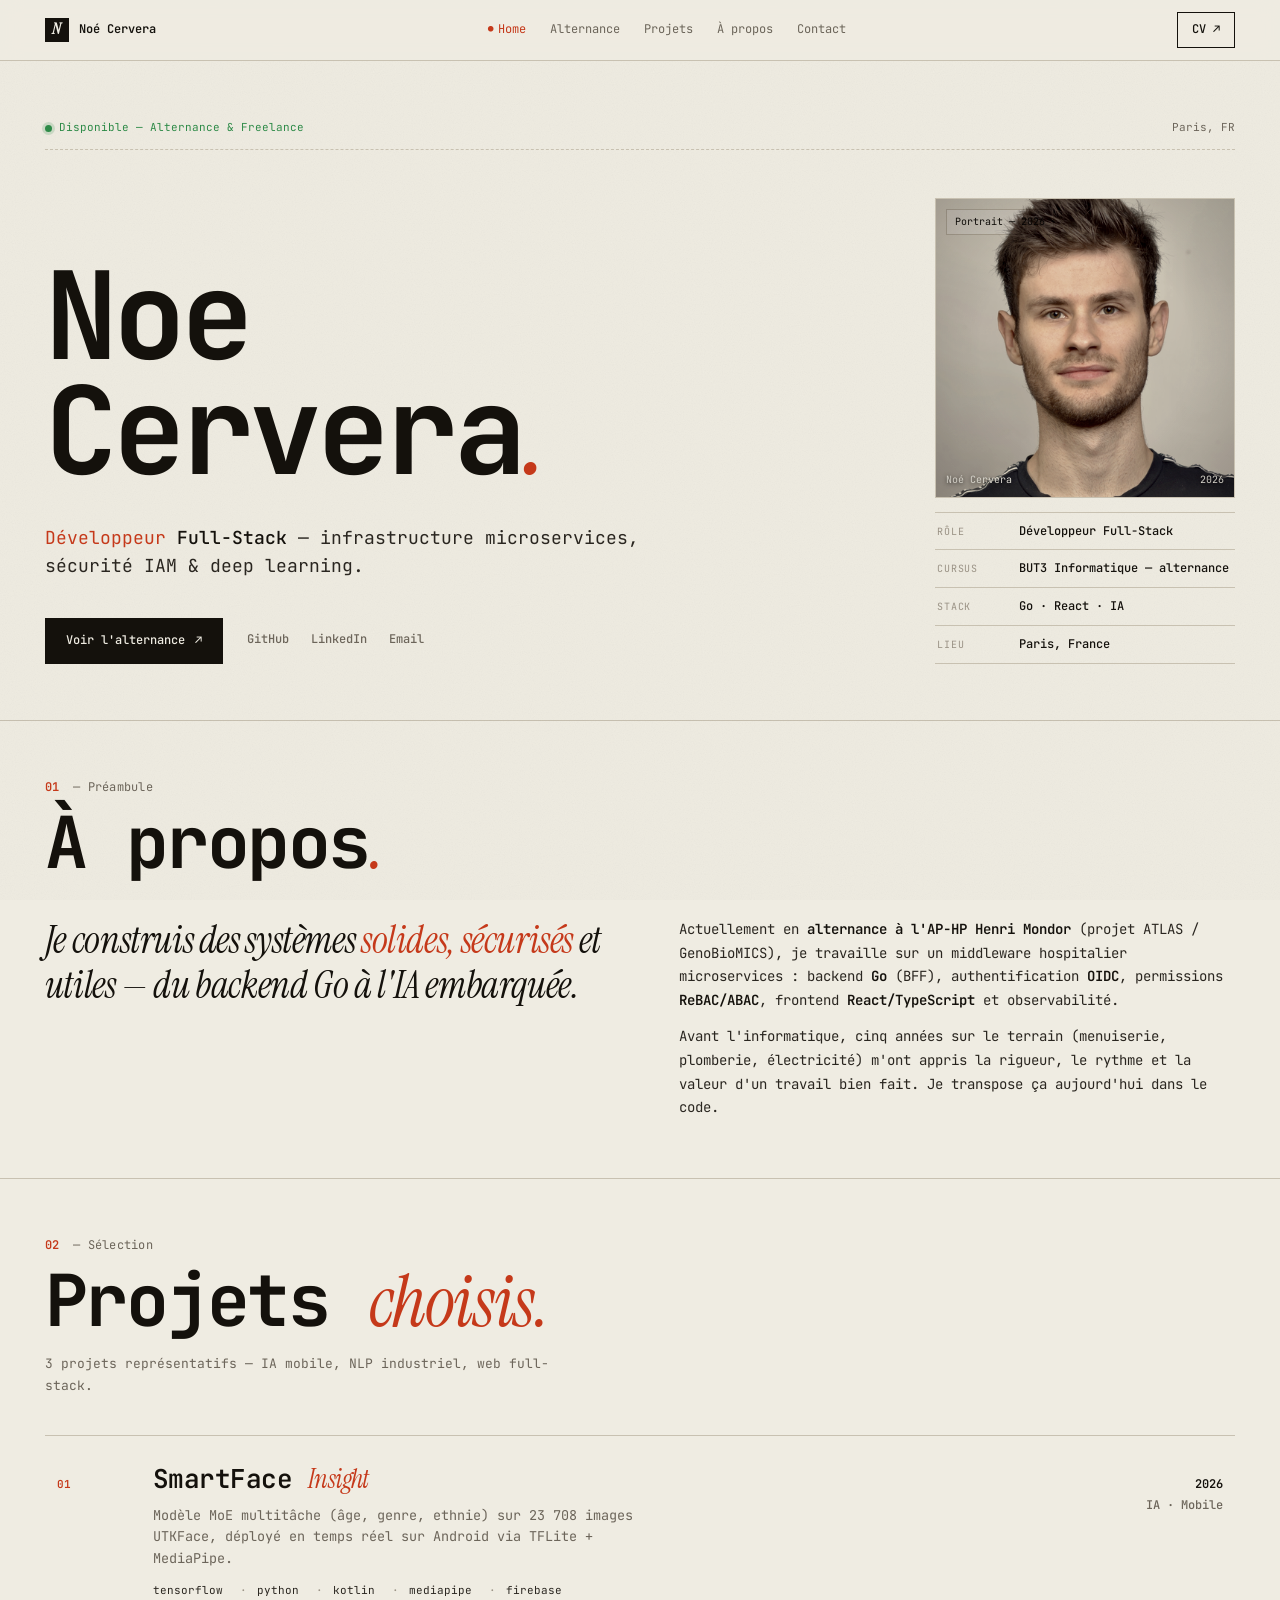
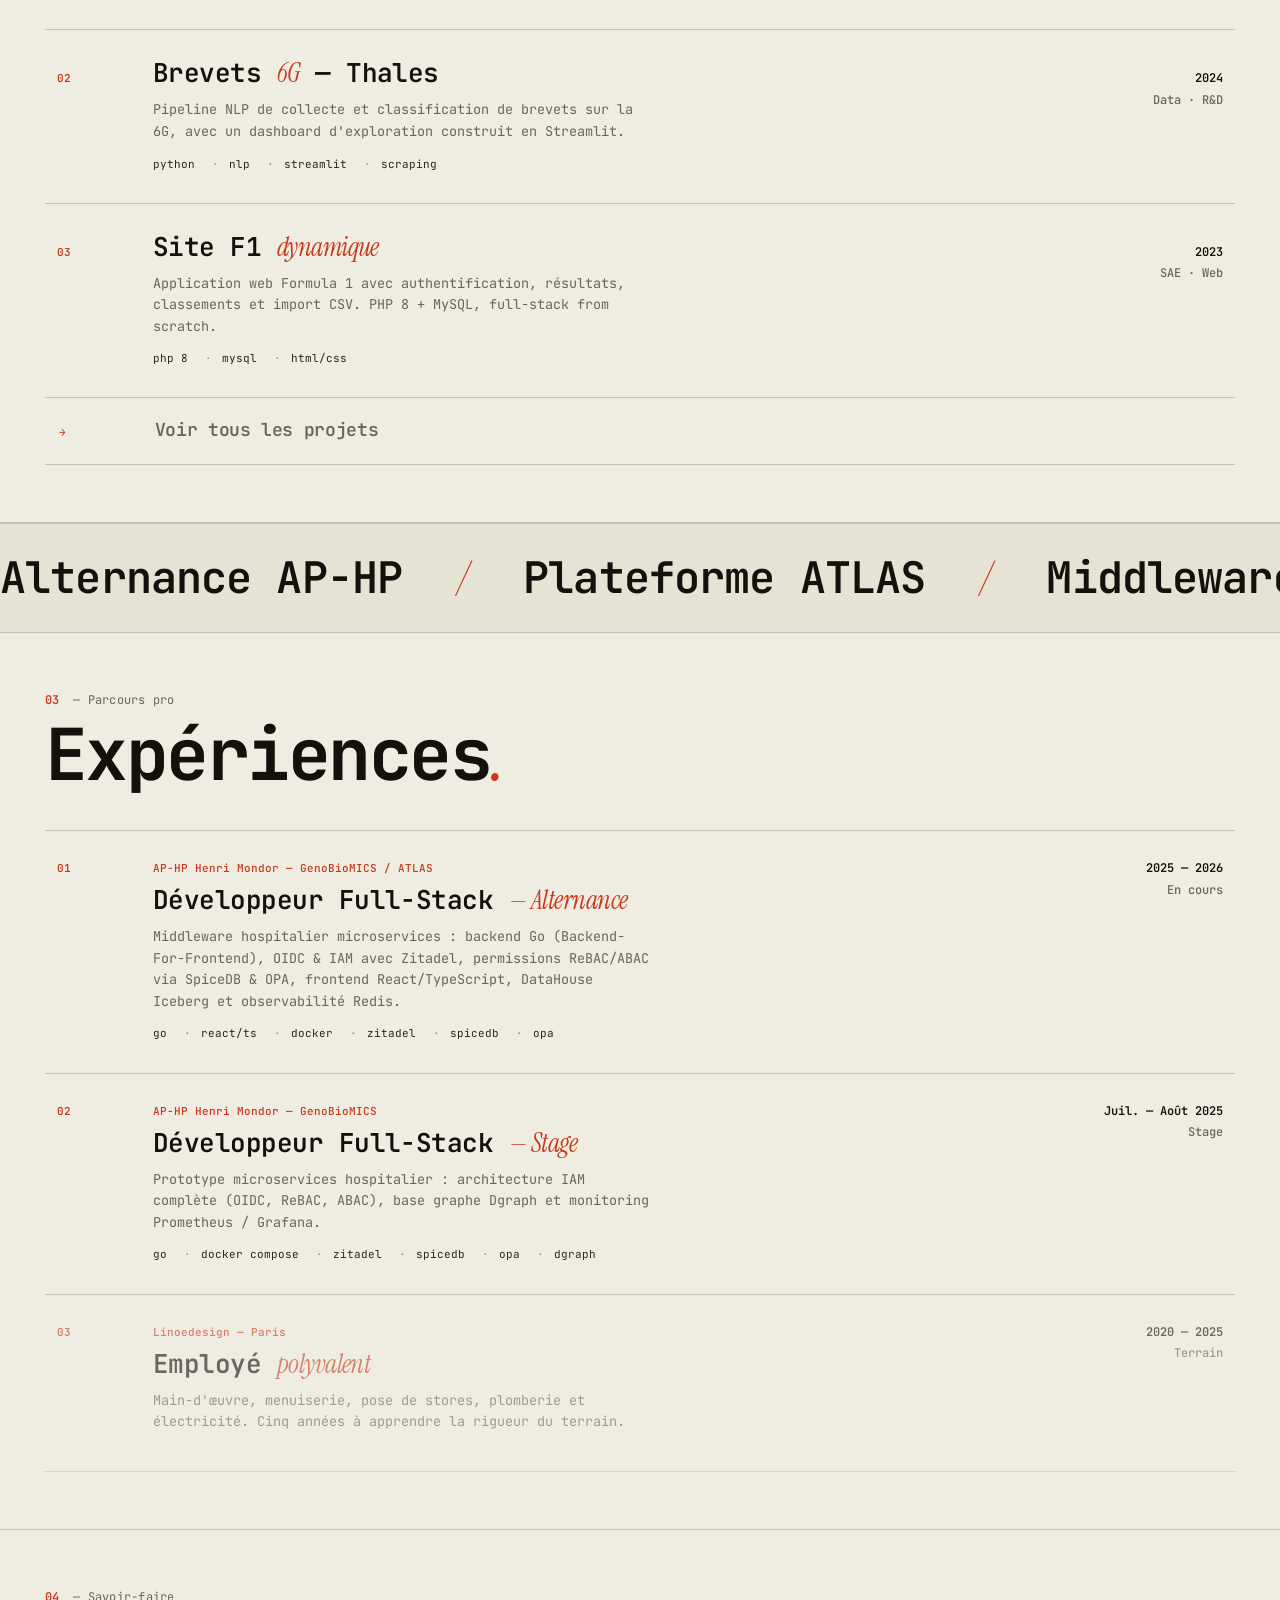
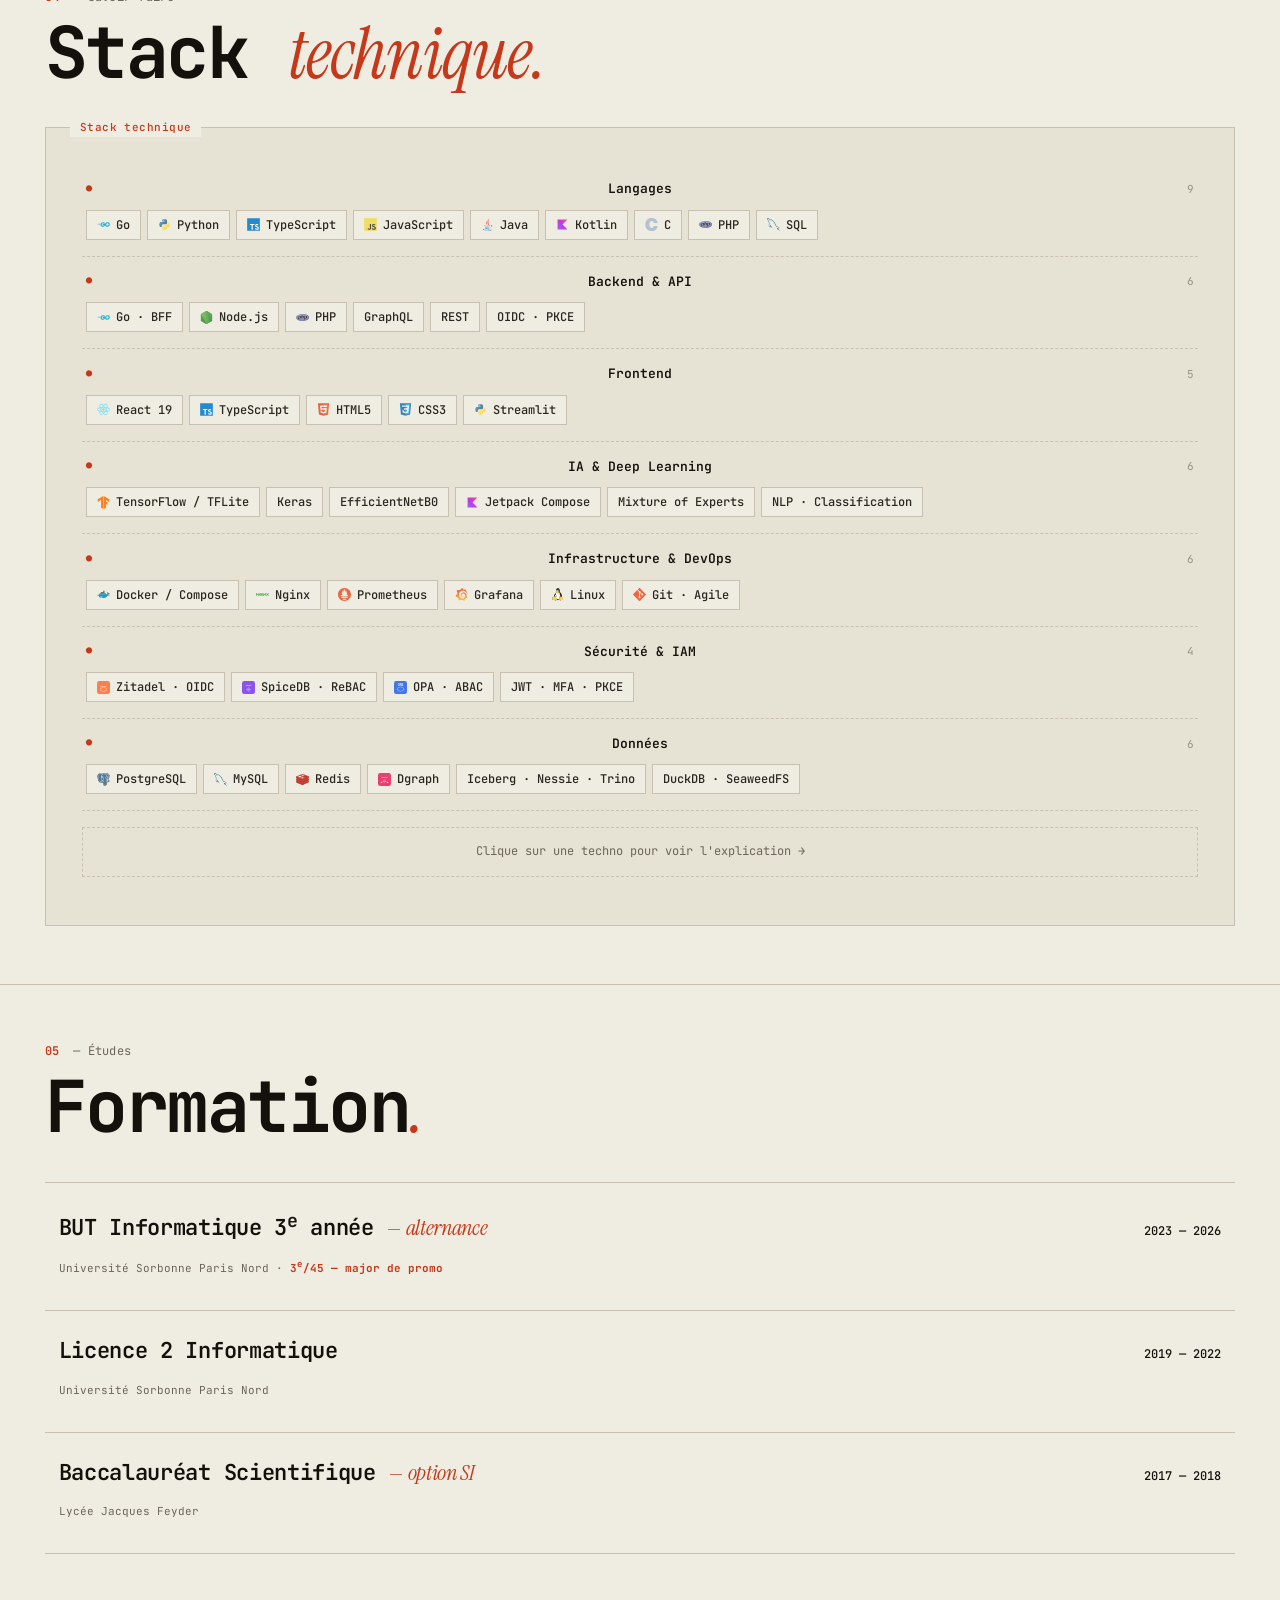
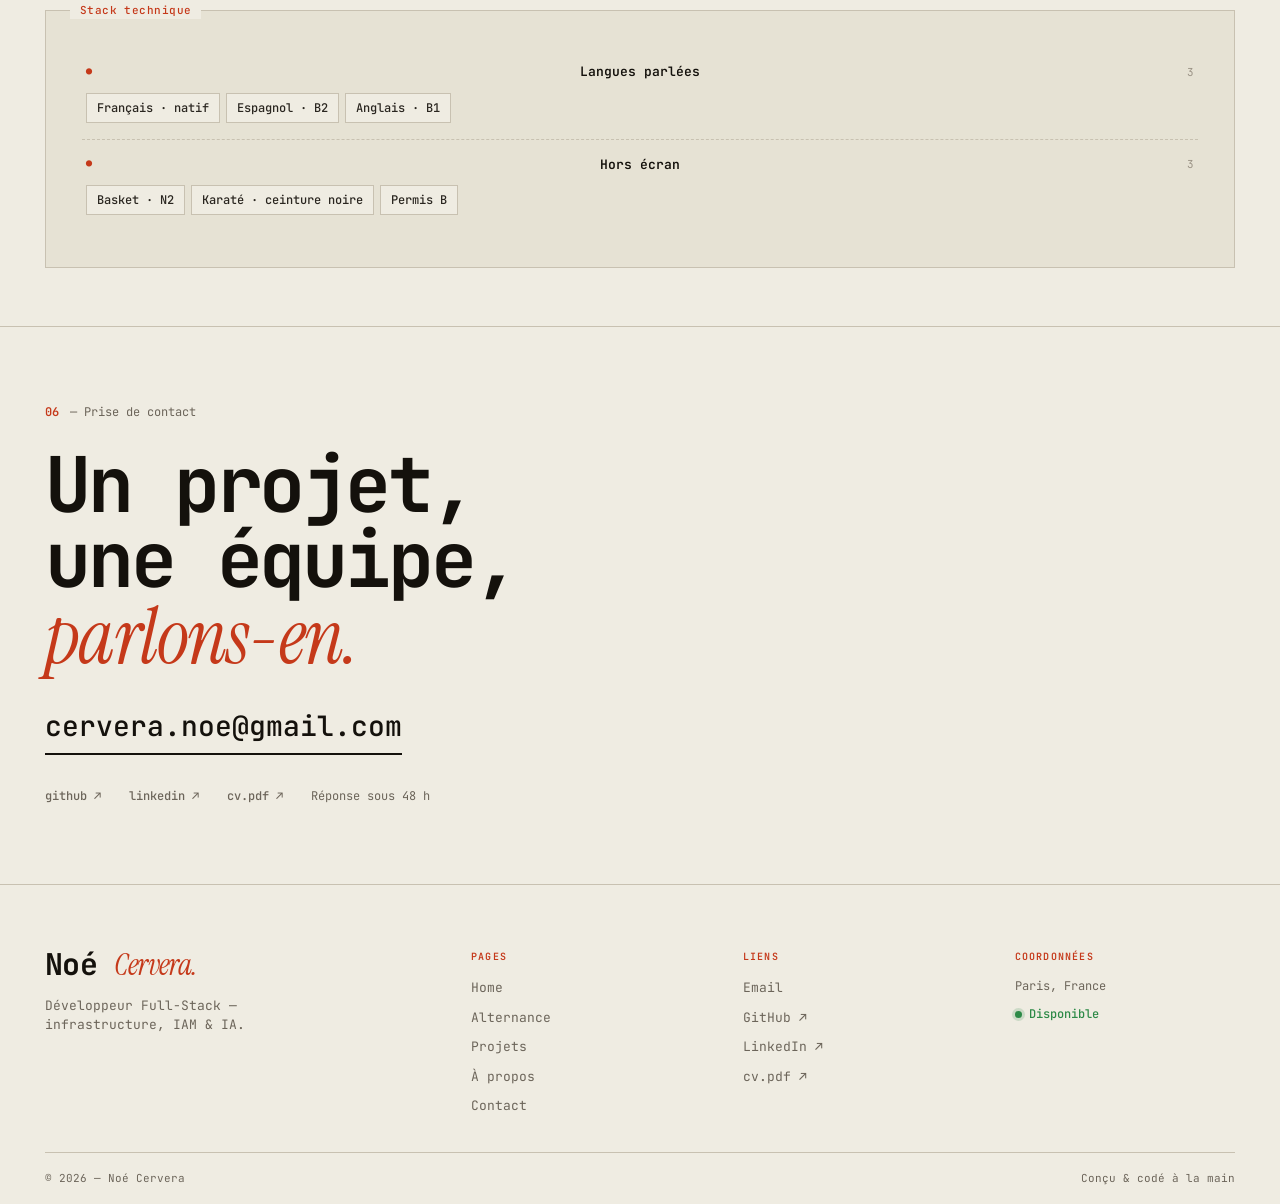
==== commit 2939735c: "SmartFace Insight : fiche projet enrichie avec architecture MoE détaillée, métriques, équipe et lien" ====
--- a/index.html
+++ b/index.html
@@ -941,13 +941,13 @@
         <div class="row-num">01</div>
         <div class="row-main">
           <h3 class="row-title">SmartFace <span class="it">Insight</span></h3>
-          <p class="row-desc">Deep Learning multitâche (Mixture of Experts) sur EfficientNetB0, déployé en TFLite dans une application Android Kotlin / Jetpack Compose.</p>
+          <p class="row-desc">Modèle MoE multitâche (âge, genre, ethnie) sur 23 708 images UTKFace, déployé en temps réel sur Android via TFLite + MediaPipe.</p>
           <div class="row-tags">
-            <span>tensorflow</span><span>python</span><span>kotlin</span><span>efficientnet</span>
+            <span>tensorflow</span><span>python</span><span>kotlin</span><span>mediapipe</span><span>firebase</span>
           </div>
         </div>
         <div class="row-meta">
-          <strong>2024</strong>
+          <strong>2026</strong>
           IA · Mobile
         </div>
       </a>
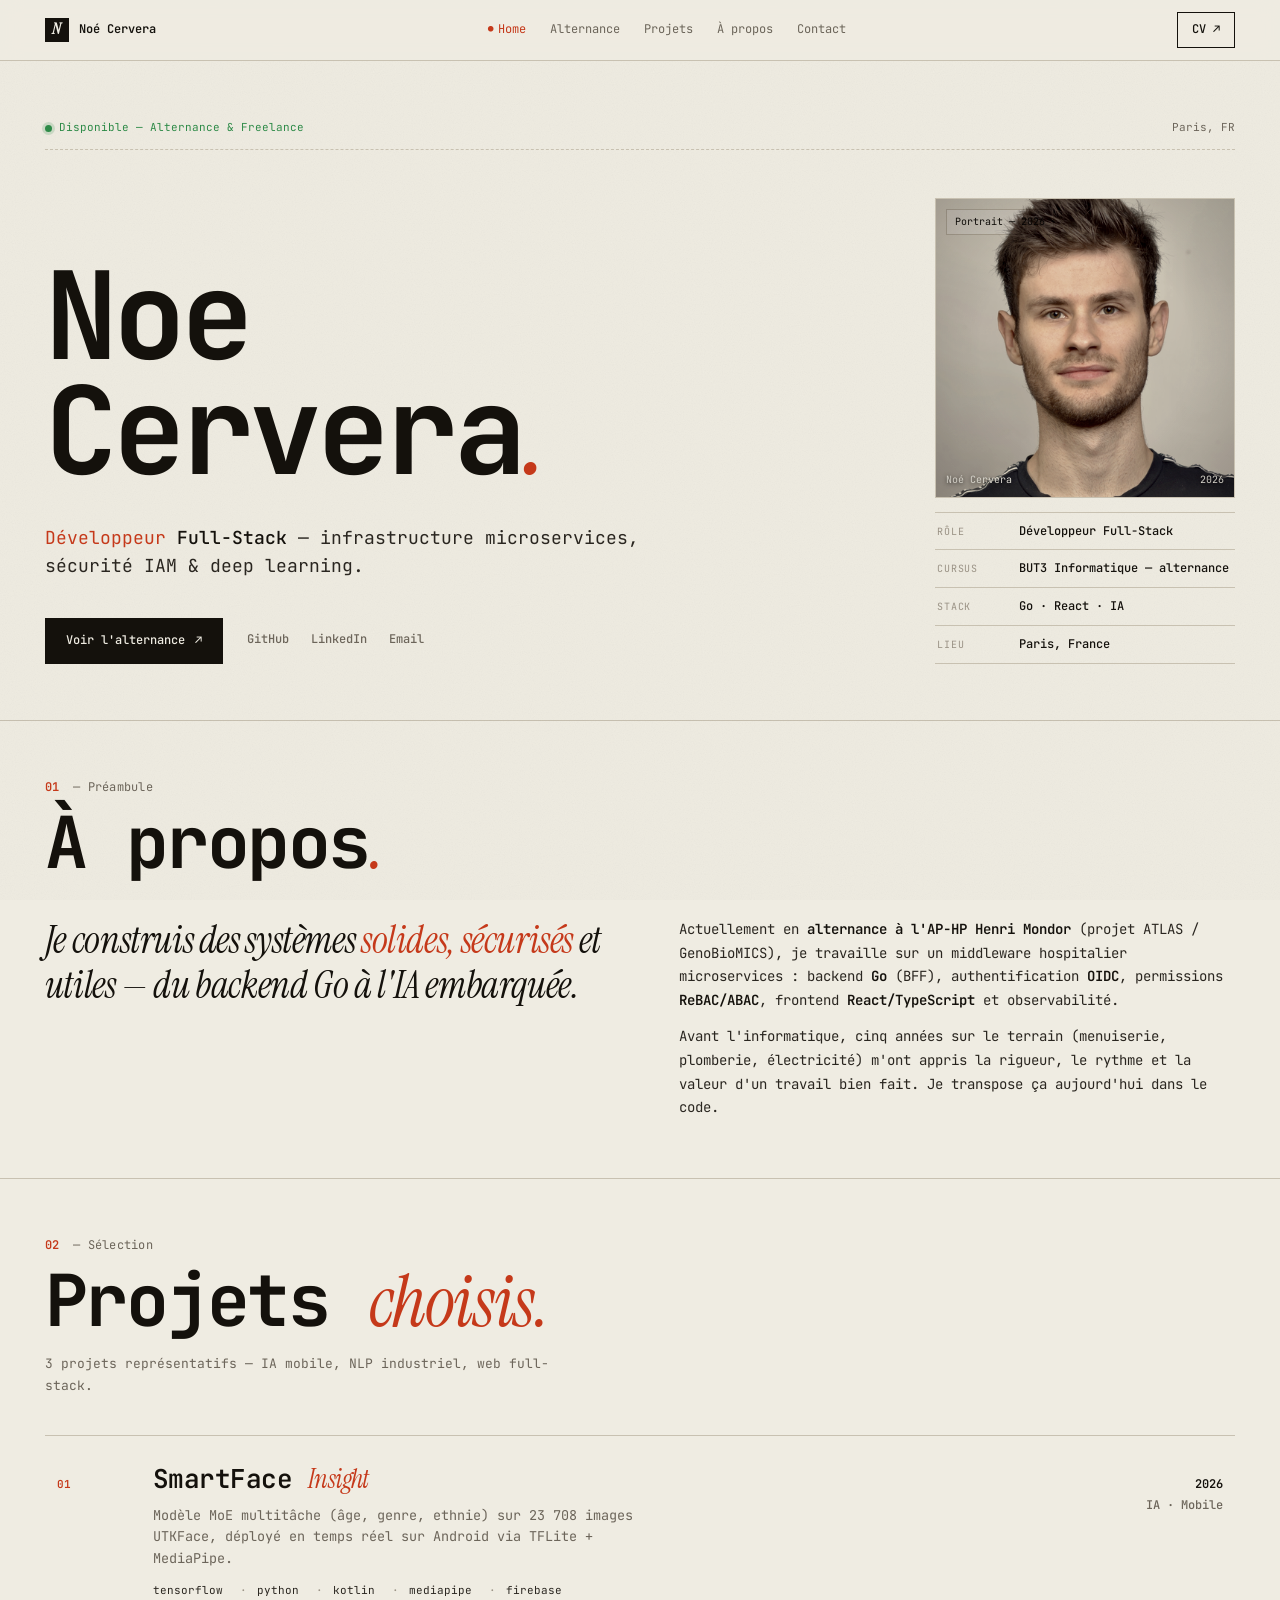
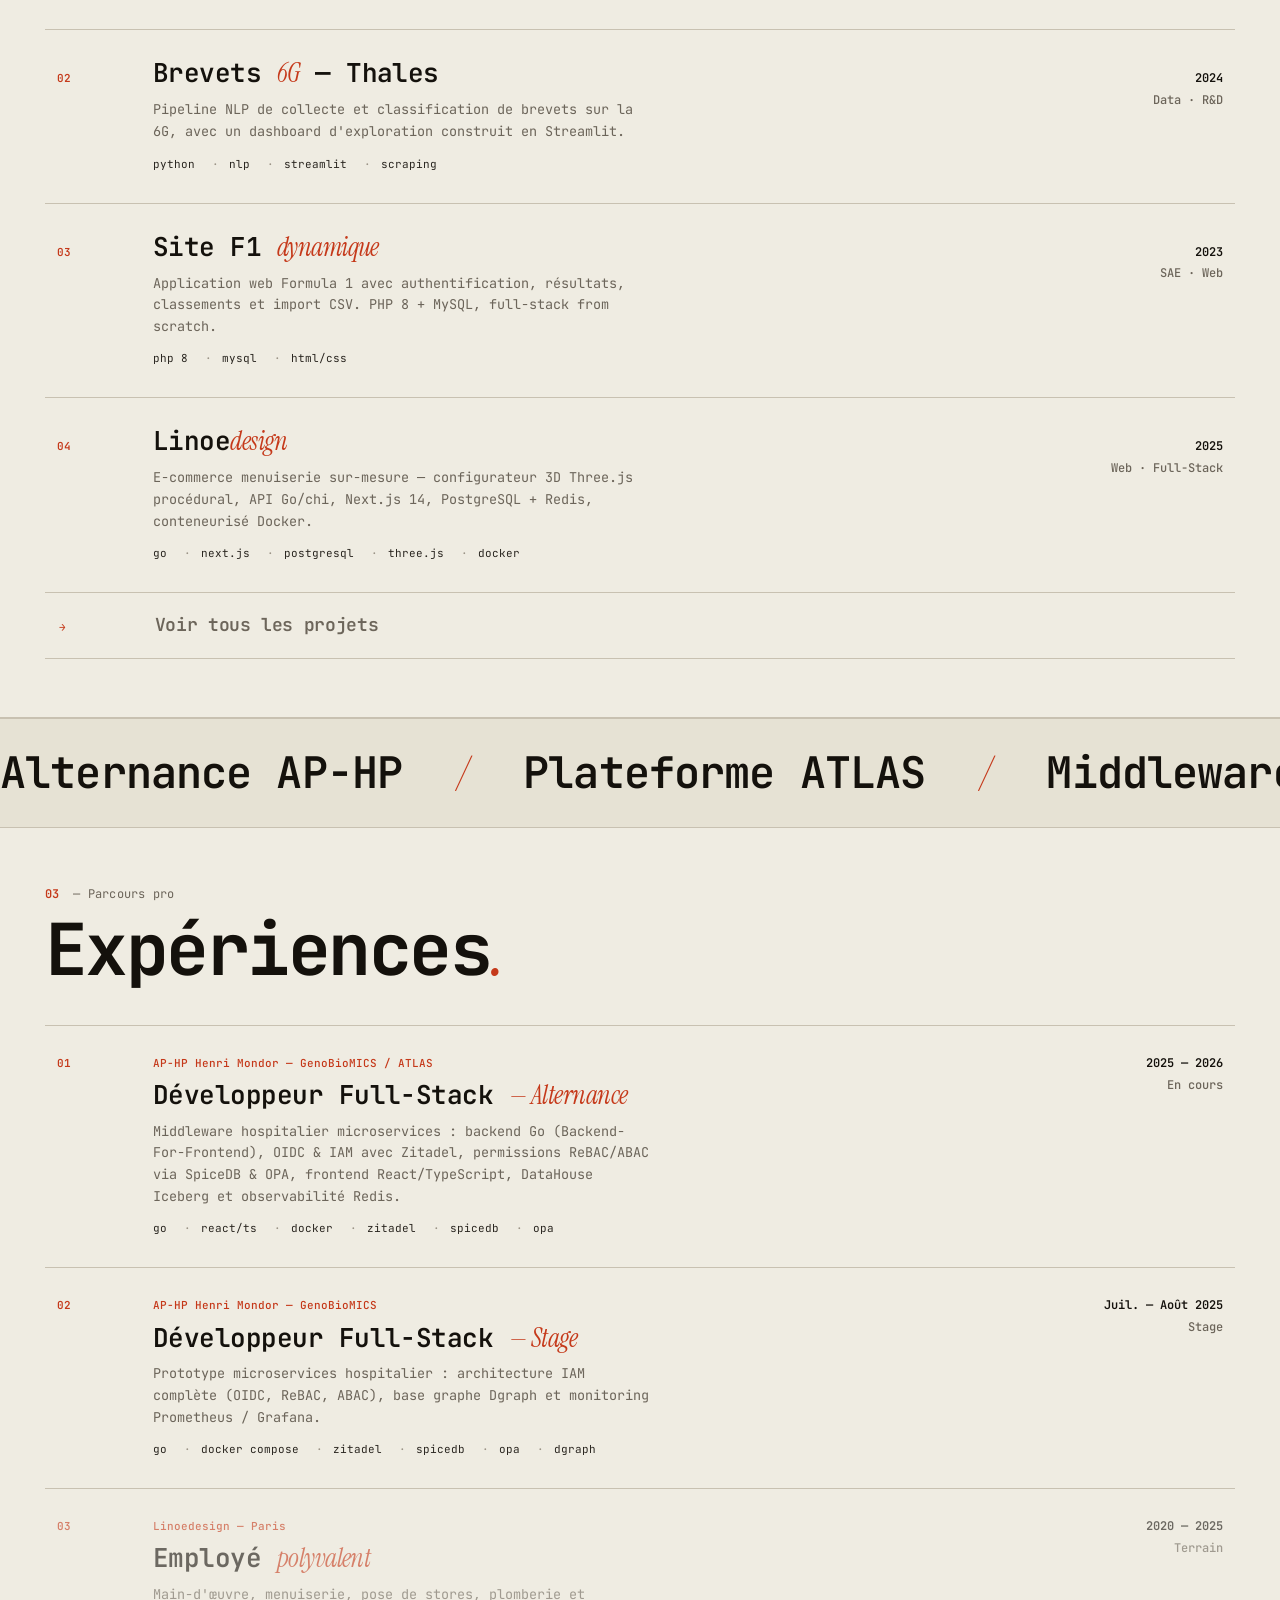
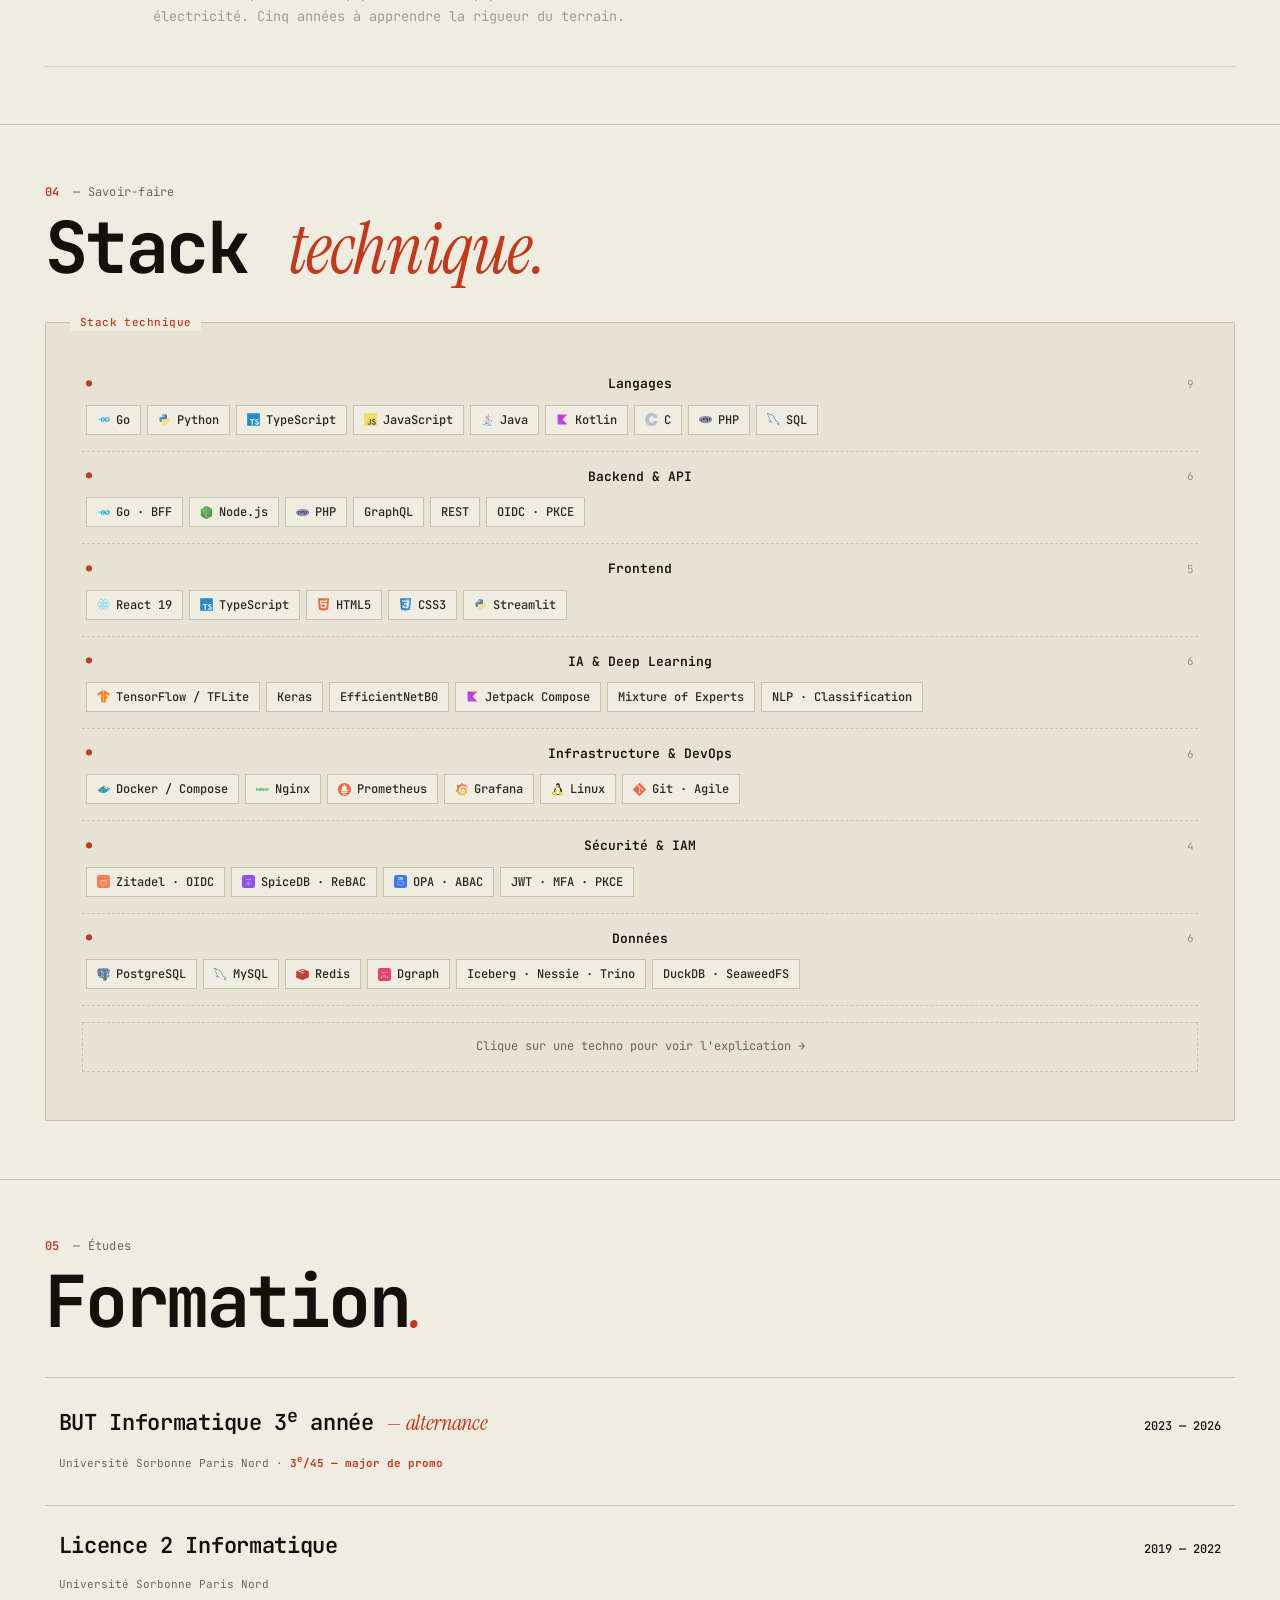
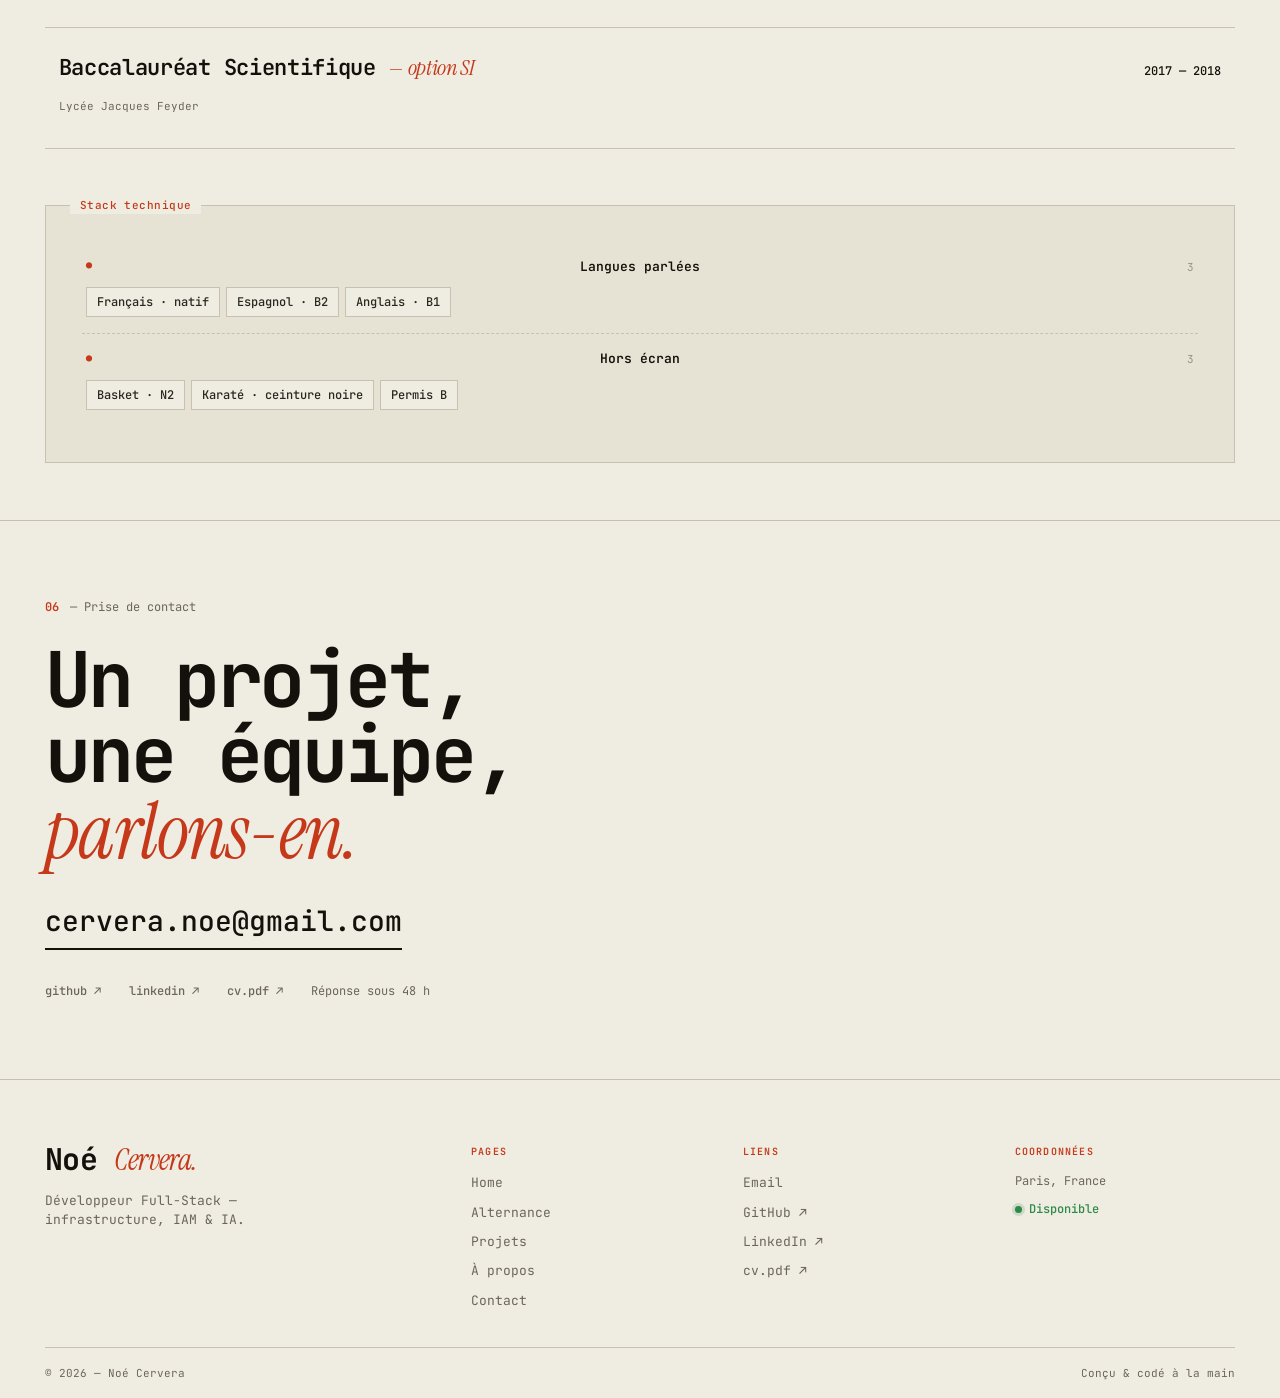
==== commit cfedd489: "Linoedesign : ajout fiche projet complète (e-commerce Go + Next.js + PostgreSQL + Three.js 3D) Co-Au" ====
--- a/index.html
+++ b/index.html
@@ -979,6 +979,21 @@
         <div class="row-meta">
           <strong>2023</strong>
           SAE · Web
+        </div>
+      </a>
+
+      <a class="row" href="projets.html#linoedesign">
+        <div class="row-num">04</div>
+        <div class="row-main">
+          <h3 class="row-title">Linoe<span class="it">design</span></h3>
+          <p class="row-desc">E-commerce menuiserie sur-mesure — configurateur 3D Three.js procédural, API Go/chi, Next.js 14, PostgreSQL + Redis, conteneurisé Docker.</p>
+          <div class="row-tags">
+            <span>go</span><span>next.js</span><span>postgresql</span><span>three.js</span><span>docker</span>
+          </div>
+        </div>
+        <div class="row-meta">
+          <strong>2025</strong>
+          Web · Full-Stack
         </div>
       </a>
 
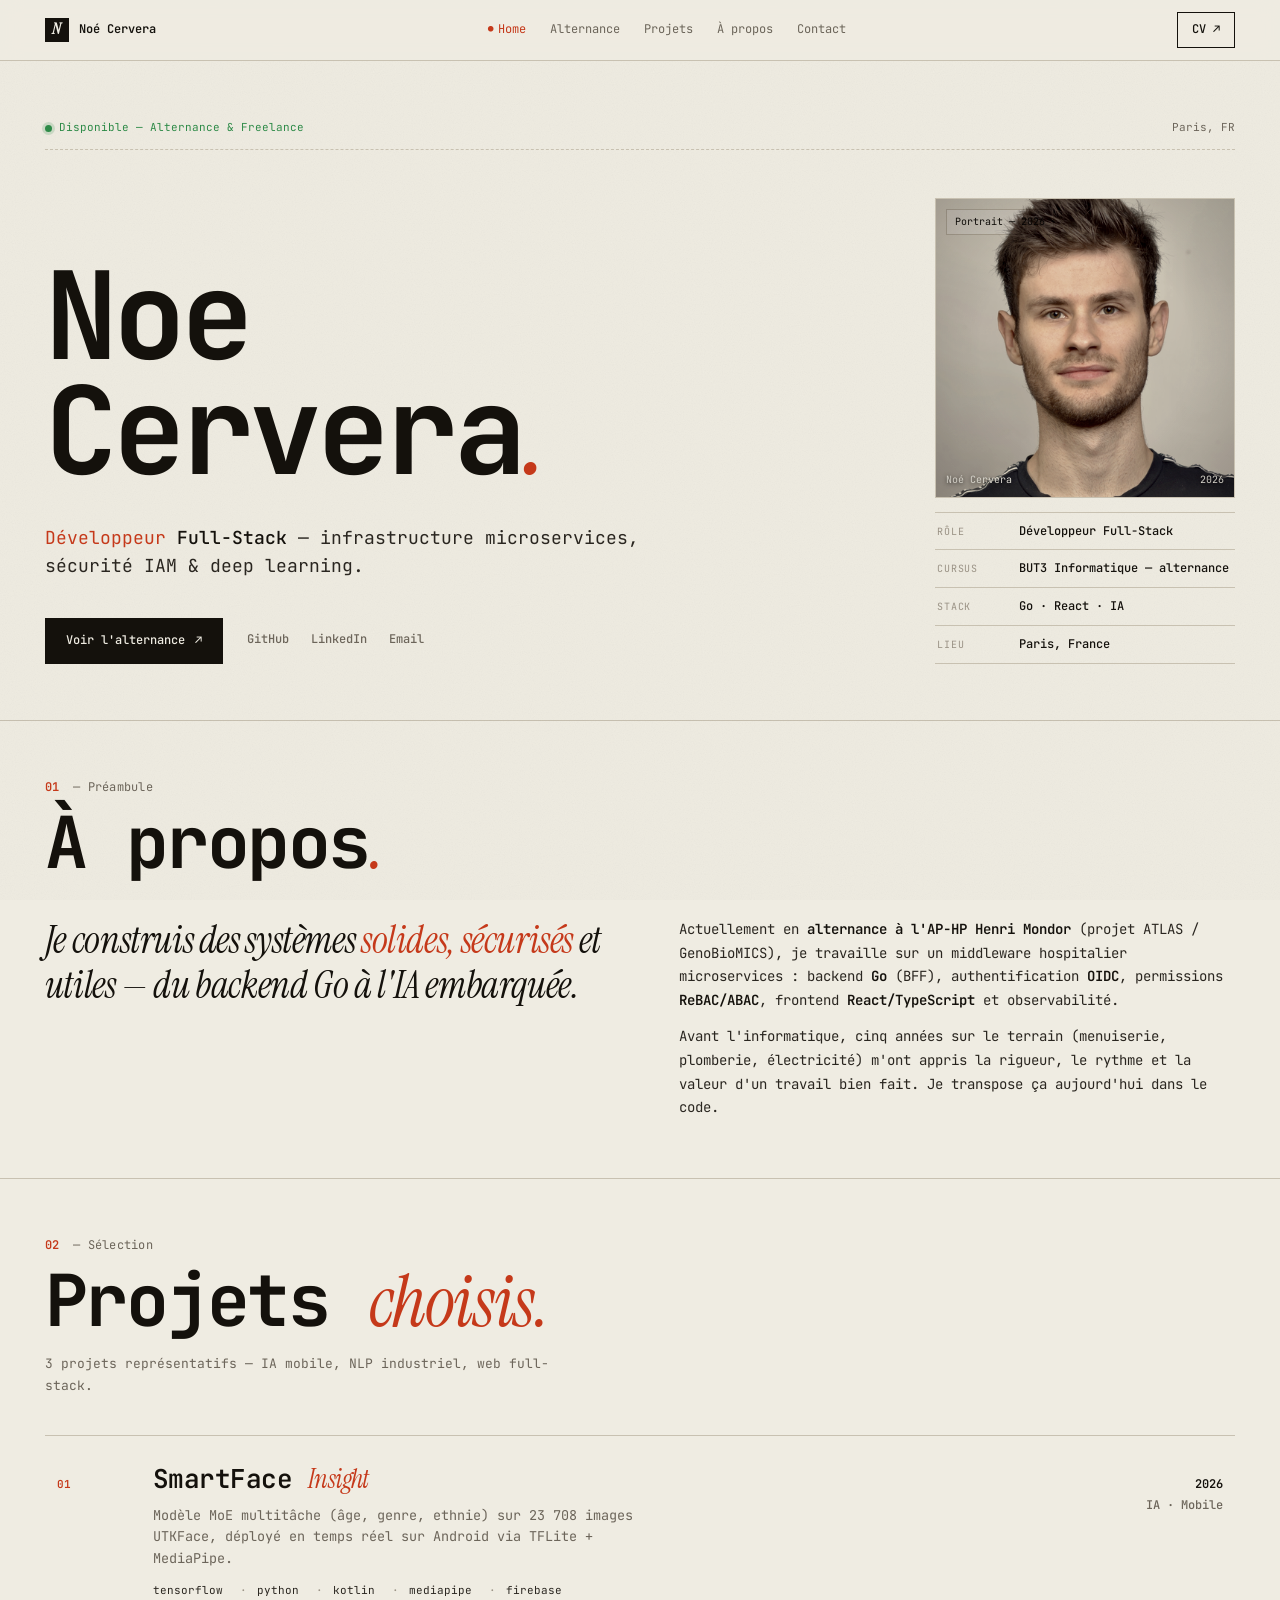
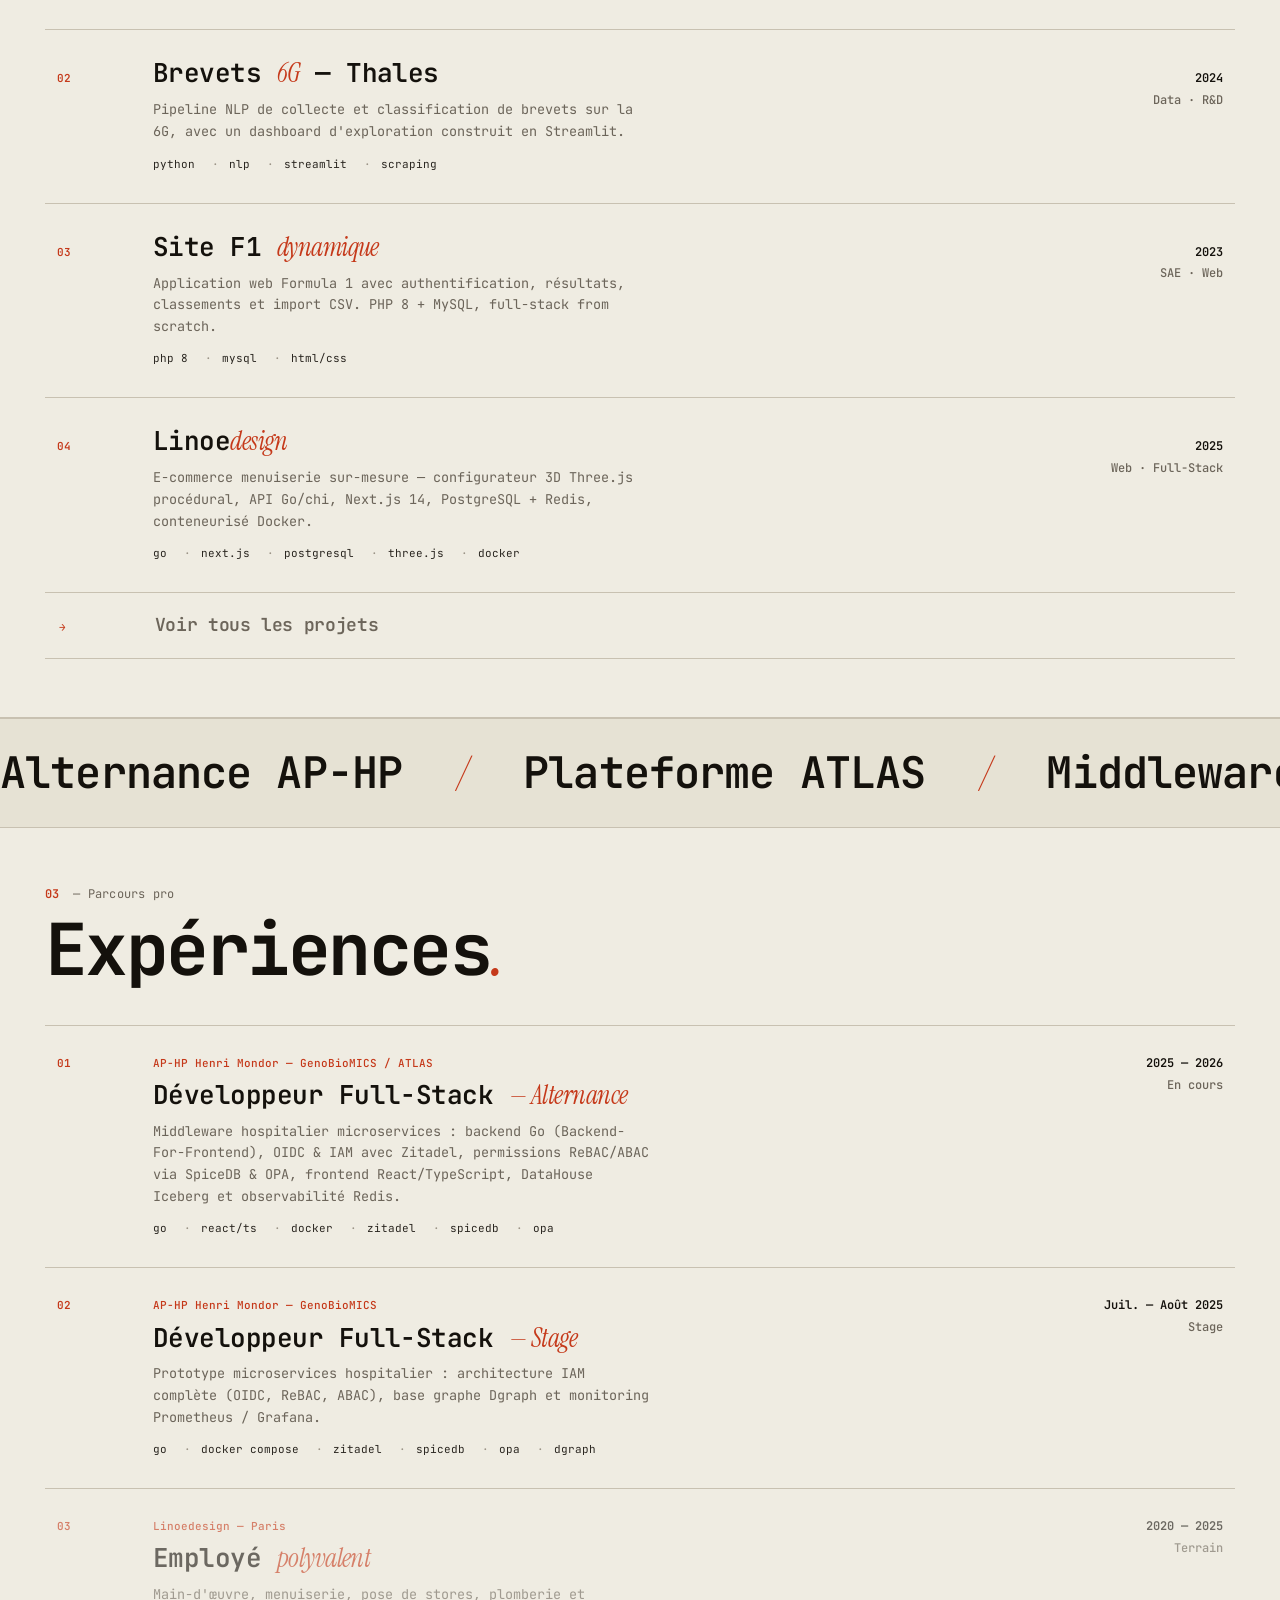
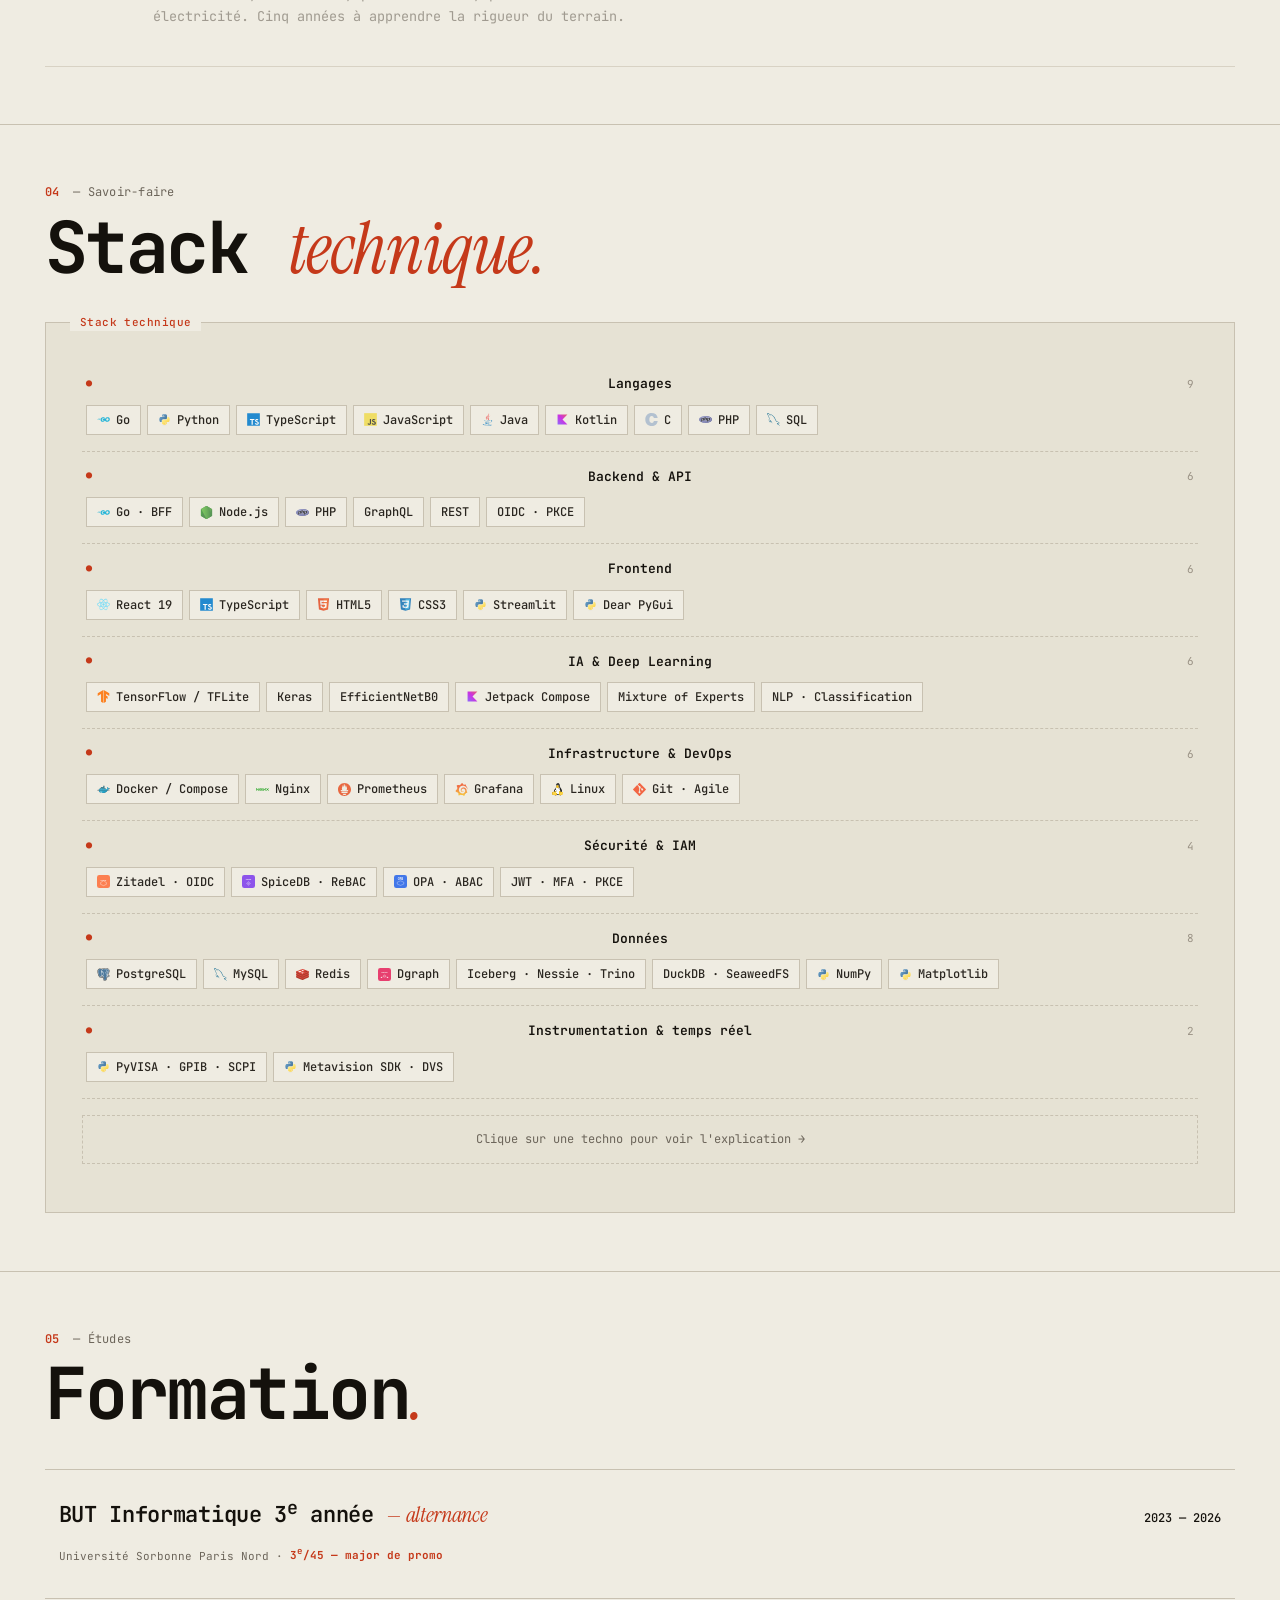
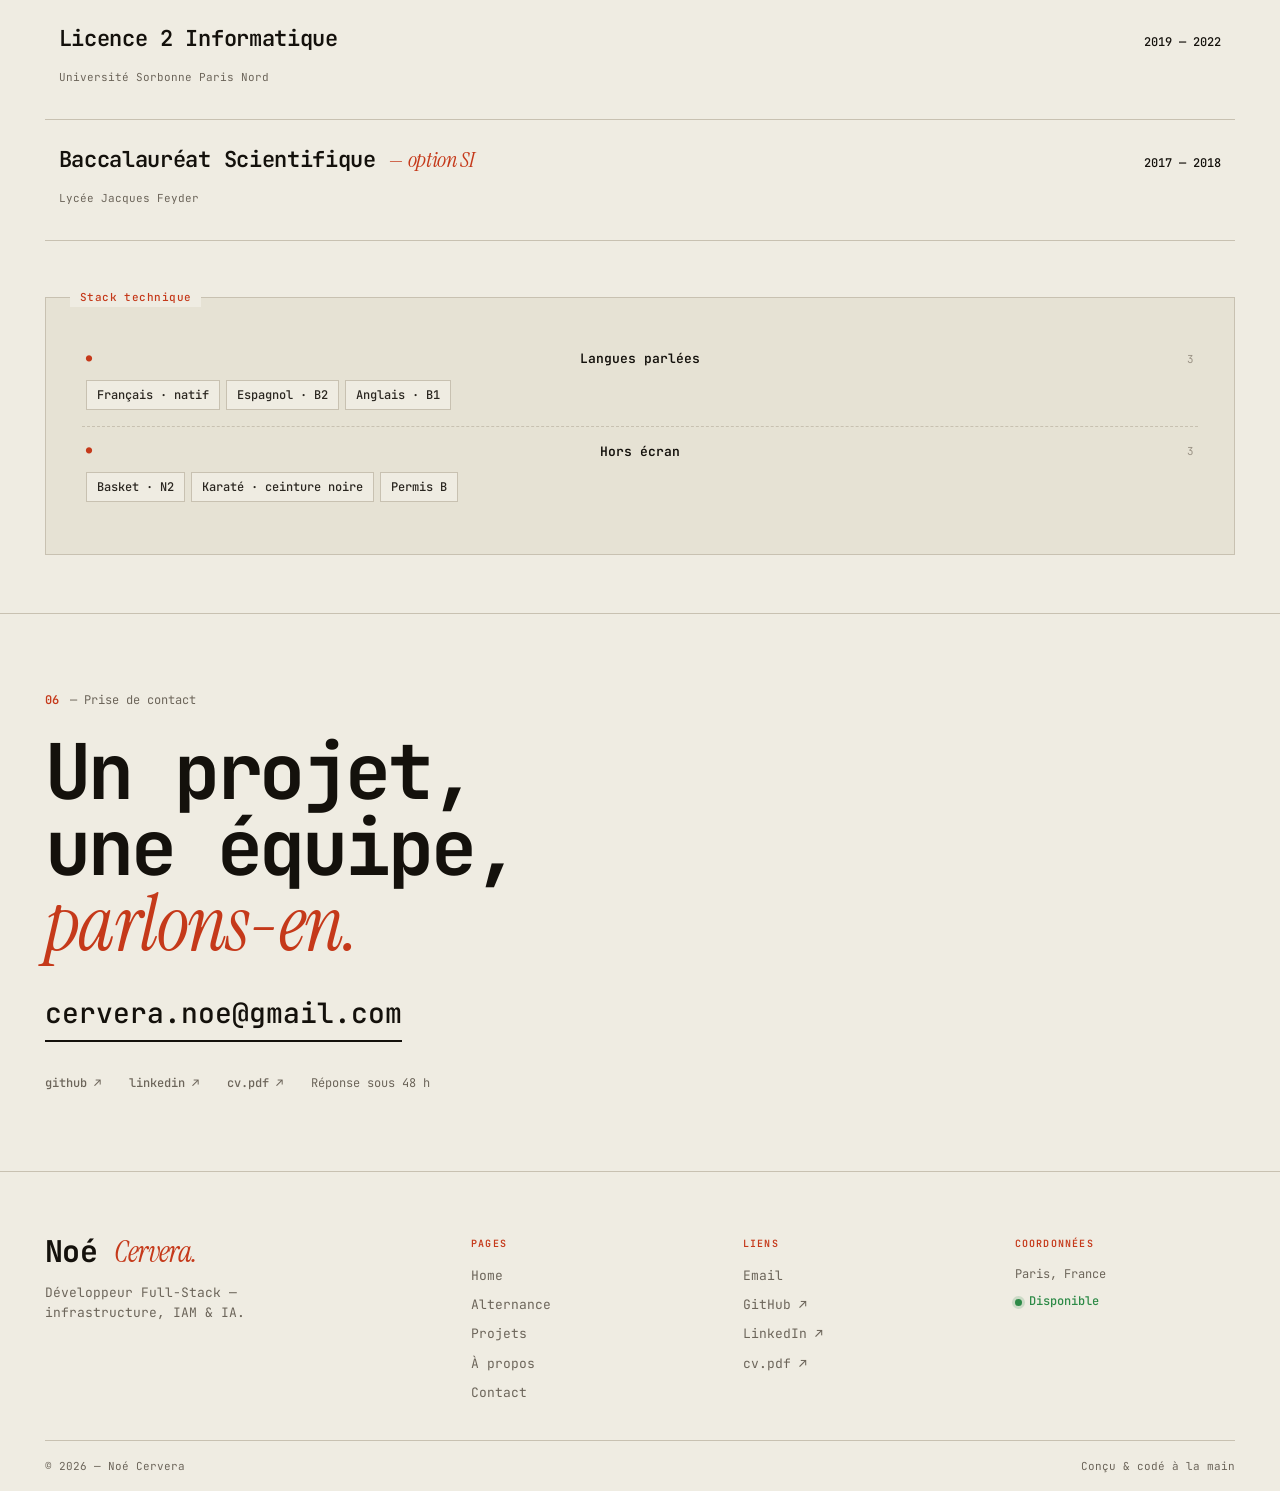
==== commit 65b71d4a: "Ajout DVSgo + compétences instrumentation / GUI scientifique projets.html : - Remplace le placeholde" ====
--- a/index.html
+++ b/index.html
@@ -1110,13 +1110,14 @@
       </div>
 
       <div class="skill-group">
-        <div class="skill-group-name">Frontend <span class="count">5</span></div>
+        <div class="skill-group-name">Frontend <span class="count">6</span></div>
         <div class="skill-group-list">
           <span class="sk" data-info="Bibliothèque JavaScript pour construire des interfaces par composants déclaratifs. Standard du frontend moderne. Utilisé sur ATLAS."><img src="assets/react.svg" alt="">React 19</span>
           <span class="sk" data-info="JavaScript typé — essentiel pour fiabiliser un frontend React de grande taille."><img src="assets/typescript.svg" alt="">TypeScript</span>
           <span class="sk" data-info="Langage de balisage qui structure sémantiquement les pages web. La base de tout."><img src="assets/html.svg" alt="">HTML5</span>
           <span class="sk" data-info="Mise en forme, animations et responsive design. Grid, Flexbox, custom properties, container queries."><img src="assets/css.svg" alt="">CSS3</span>
           <span class="sk" data-info="Framework Python qui transforme un script en dashboard interactif en quelques lignes. Utilisé pour le projet Thales 6G."><img src="assets/python.svg" alt="">Streamlit</span>
+          <span class="sk" data-info="Framework GUI natif Python avec rendu GPU (OpenGL). Idéal pour les applications de bureau scientifiques et industrielles multi-fenêtres. Utilisé pour DVSgo."><img src="assets/python.svg" alt="">Dear PyGui</span>
         </div>
       </div>
 
@@ -1155,7 +1156,7 @@
       </div>
 
       <div class="skill-group">
-        <div class="skill-group-name">Données <span class="count">6</span></div>
+        <div class="skill-group-name">Données <span class="count">8</span></div>
         <div class="skill-group-list">
           <span class="sk" data-info="BDD relationnelle robuste et performante. JSONB, extensions, types avancés. Mon SGBD de référence."><img src="assets/postgresql.svg" alt="">PostgreSQL</span>
           <span class="sk" data-info="BDD relationnelle classique, très répandue dans l'écosystème LAMP. Utilisée sur ma SAÉ F1."><img src="assets/mysql.svg" alt="">MySQL</span>
@@ -1163,6 +1164,16 @@
           <span class="sk" data-info="BDD graphe distribuée avec GraphQL natif et DQL. Modélise des entités hospitalières complexes sur ATLAS."><img src="assets/dgraph.svg" alt="">Dgraph</span>
           <span class="sk" data-info="Iceberg : format de table analytique versionné. Nessie : catalogue Git-like pour Iceberg. Trino : moteur SQL distribué. C'est la DataHouse d'ATLAS.">Iceberg · Nessie · Trino</span>
           <span class="sk" data-info="DuckDB : BDD analytique embarquée ultra-rapide en local. SeaweedFS : stockage objet S3-compatible distribué.">DuckDB · SeaweedFS</span>
+          <span class="sk" data-info="Calcul scientifique Python. Arrays N-dimensionnels, opérations vectorisées, traitement de signaux événementiels. Utilisé pour les pipelines BA et S-curve de DVSgo."><img src="assets/python.svg" alt="">NumPy</span>
+          <span class="sk" data-info="Bibliothèque de visualisation scientifique Python. Graphes publication-quality, heatmaps, courbes comparatives. Utilisé pour les analyses DVSgo."><img src="assets/python.svg" alt="">Matplotlib</span>
+        </div>
+      </div>
+
+      <div class="skill-group">
+        <div class="skill-group-name">Instrumentation &amp; temps réel <span class="count">2</span></div>
+        <div class="skill-group-list">
+          <span class="sk" data-info="PyVISA pilote les instruments de mesure via GPIB (IEEE-488). SCPI est le protocole de commandes standardisé. Utilisé pour contrôler le générateur de fonctions Yokogawa FG200 dans DVSgo."><img src="assets/python.svg" alt="">PyVISA · GPIB · SCPI</span>
+          <span class="sk" data-info="SDK Prophesee pour caméras à événements (Dynamic Vision Sensor). Les capteurs DVS émettent un événement par pixel dès qu'une variation de luminosité est détectée — latence microseconde, zéro flou de mouvement. Intégration des SDK Metavision 5.x (EVK4) et 3.1.2 (Gen3.1) dans DVSgo."><img src="assets/python.svg" alt="">Metavision SDK · DVS</span>
         </div>
       </div>
 
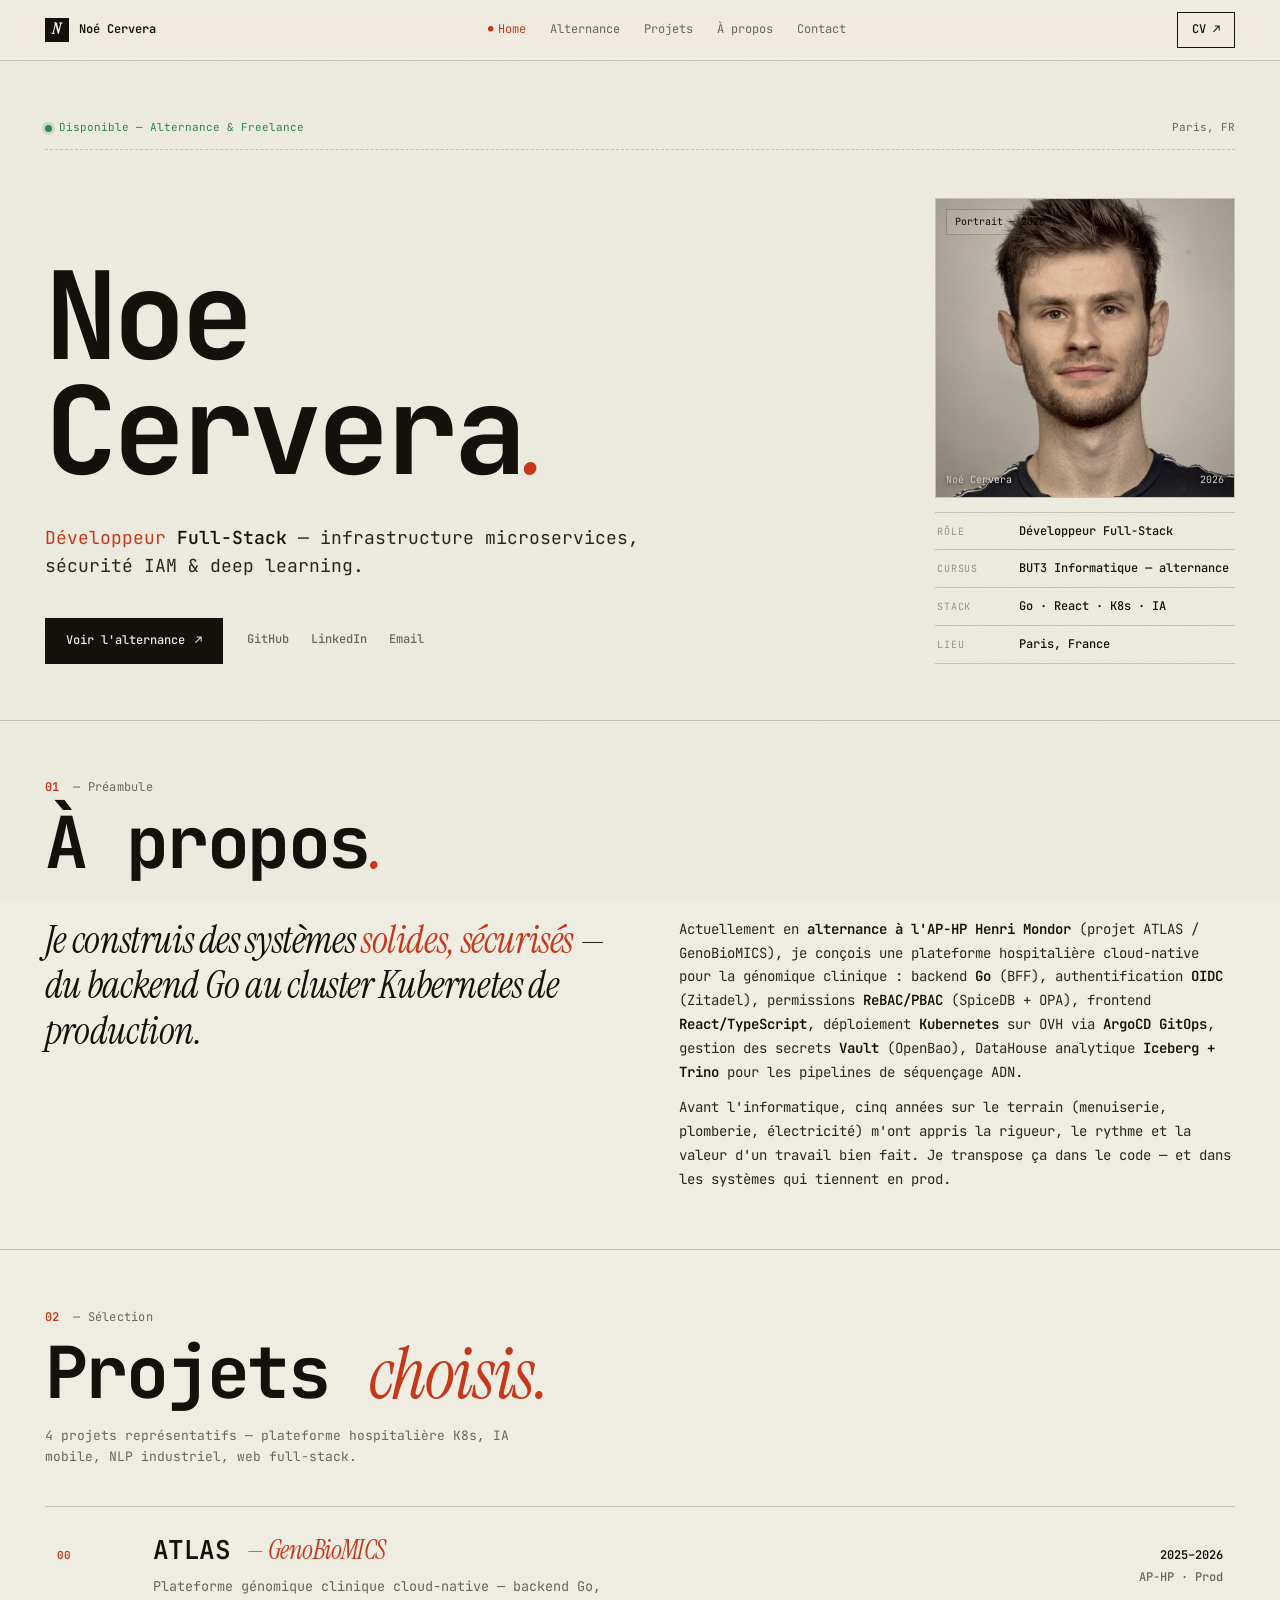
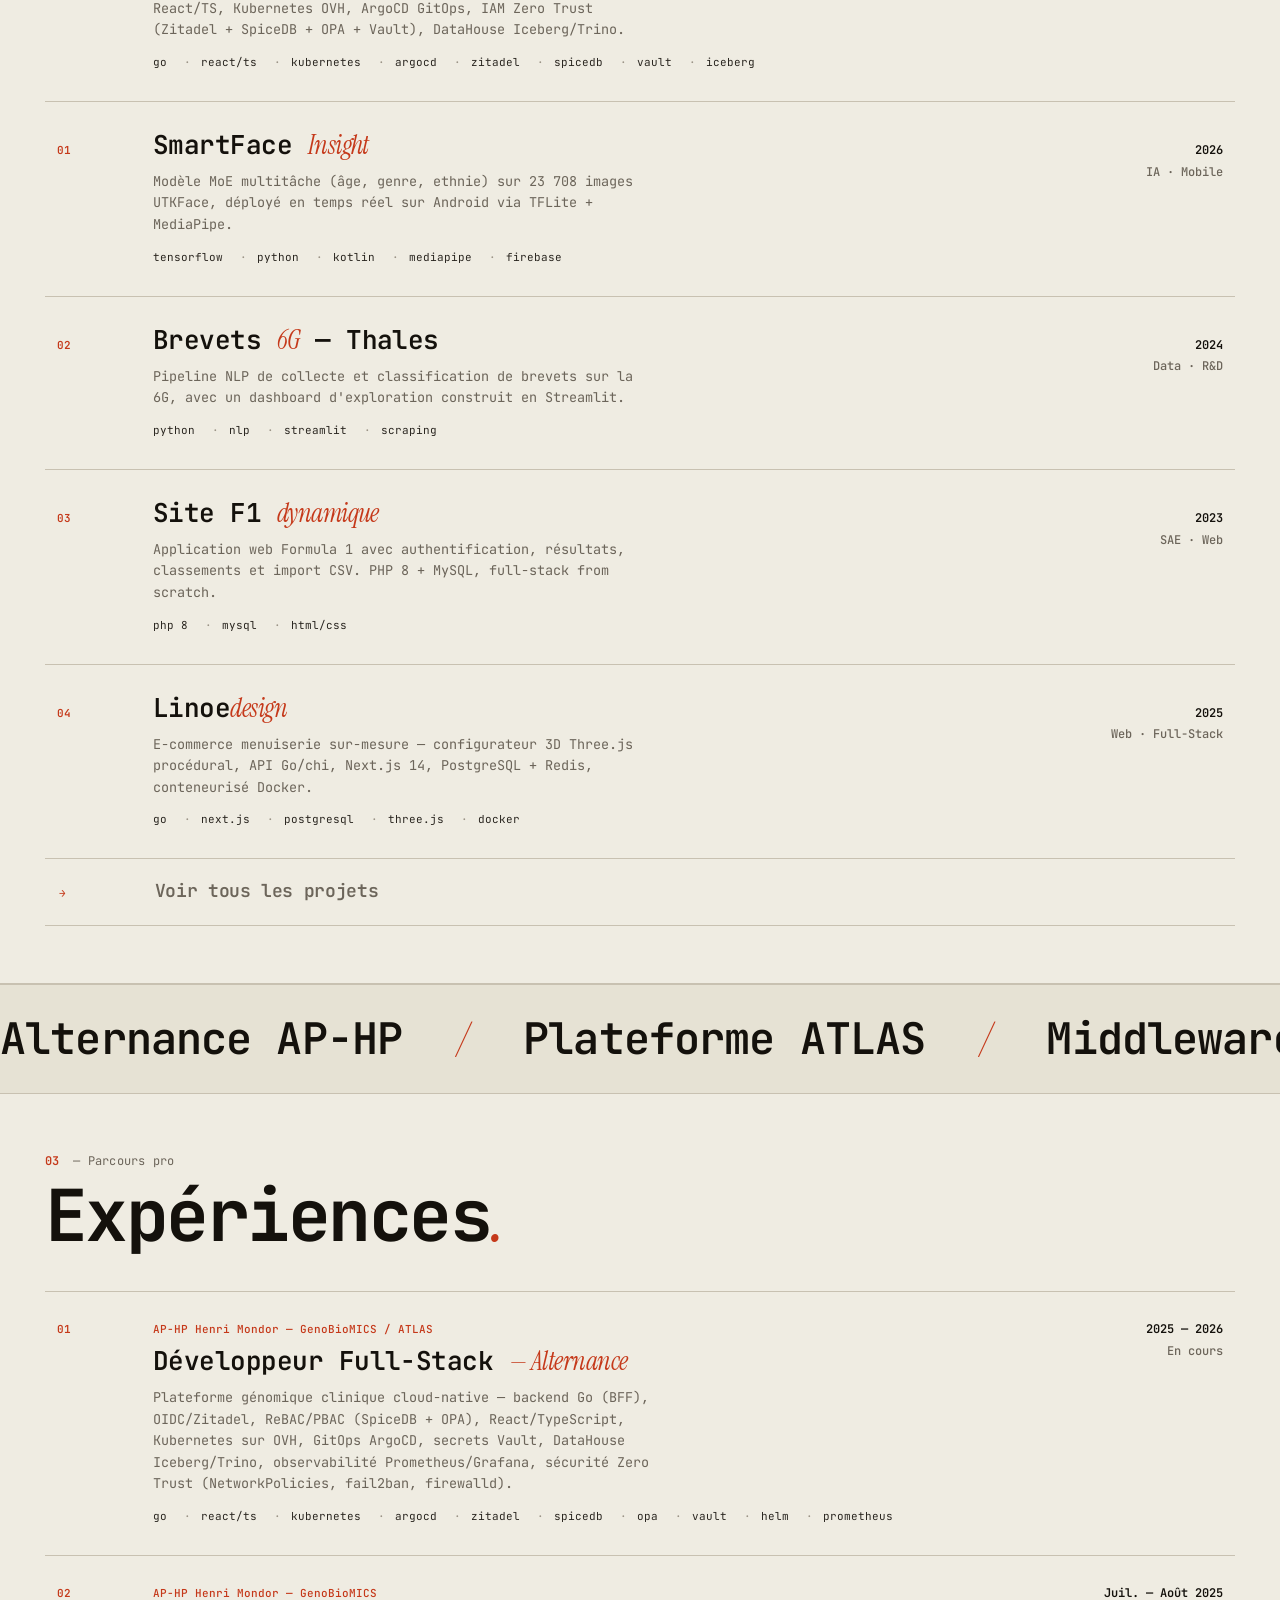
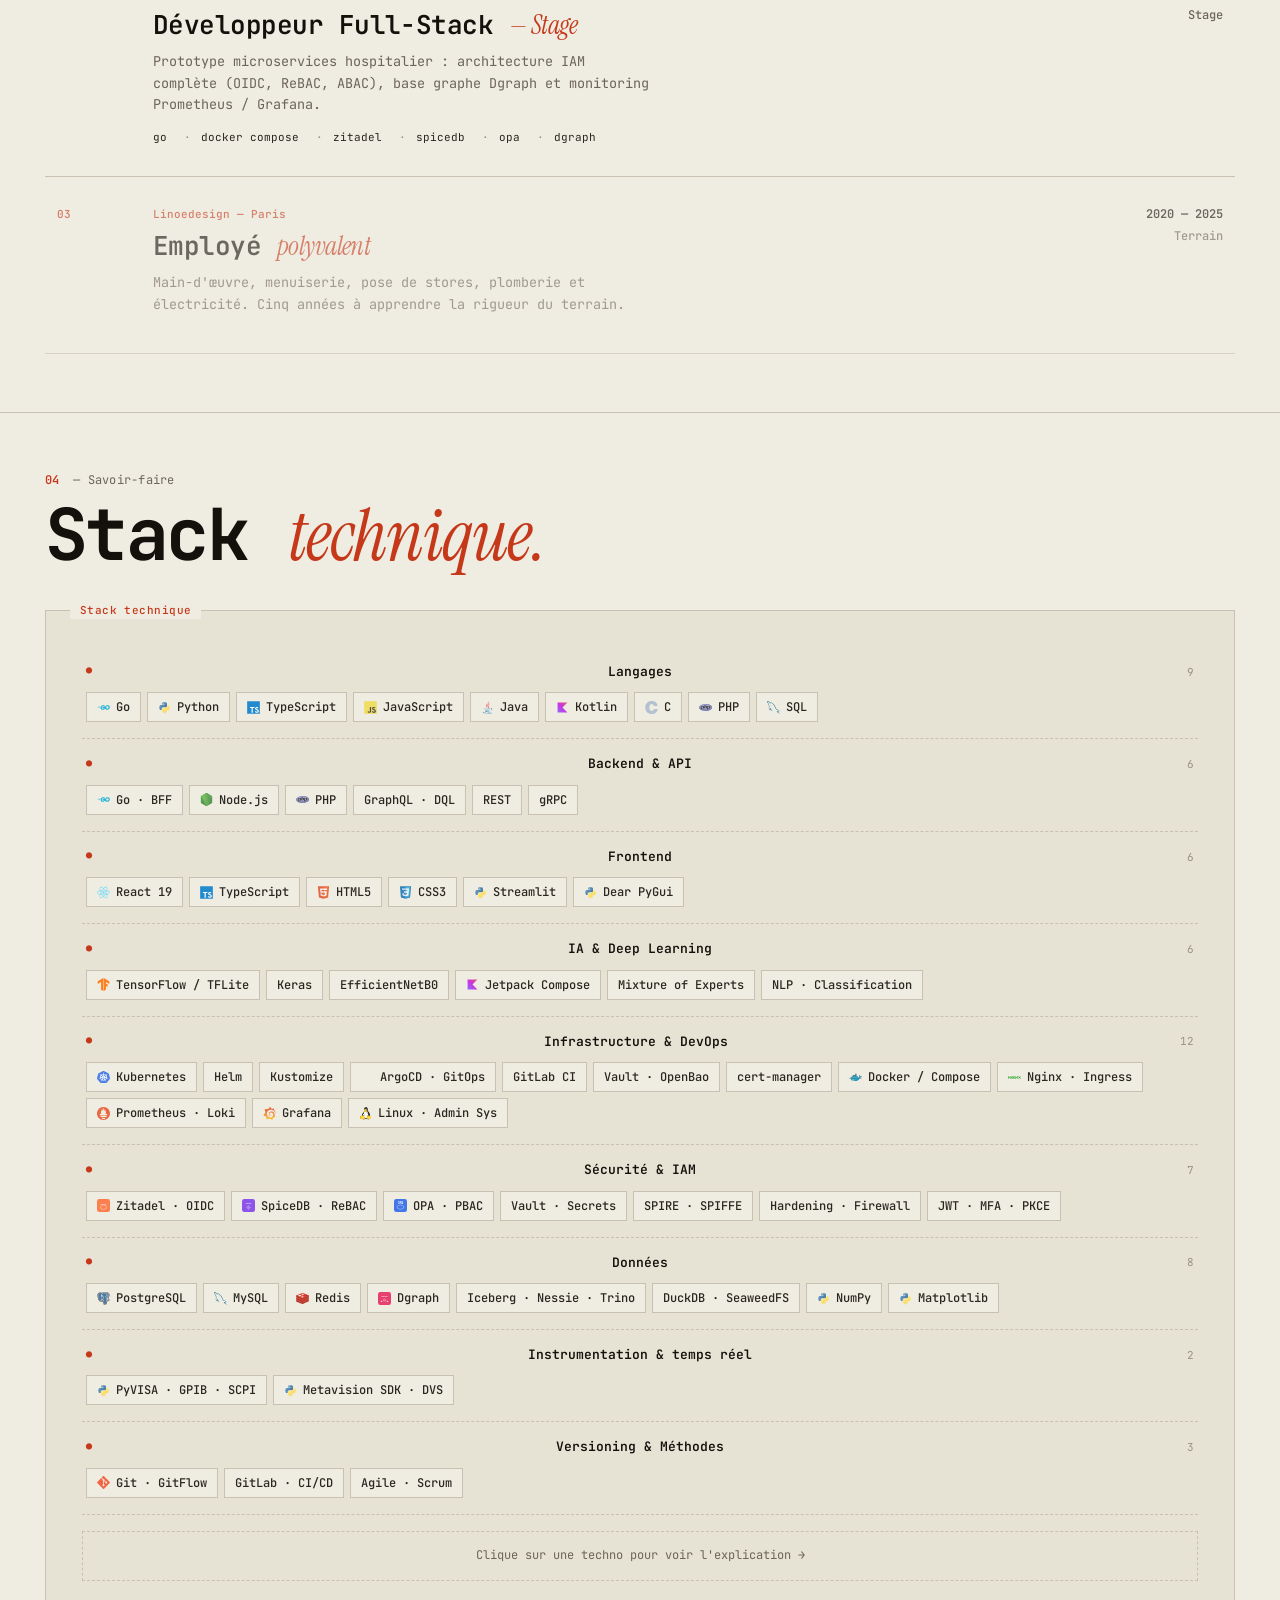
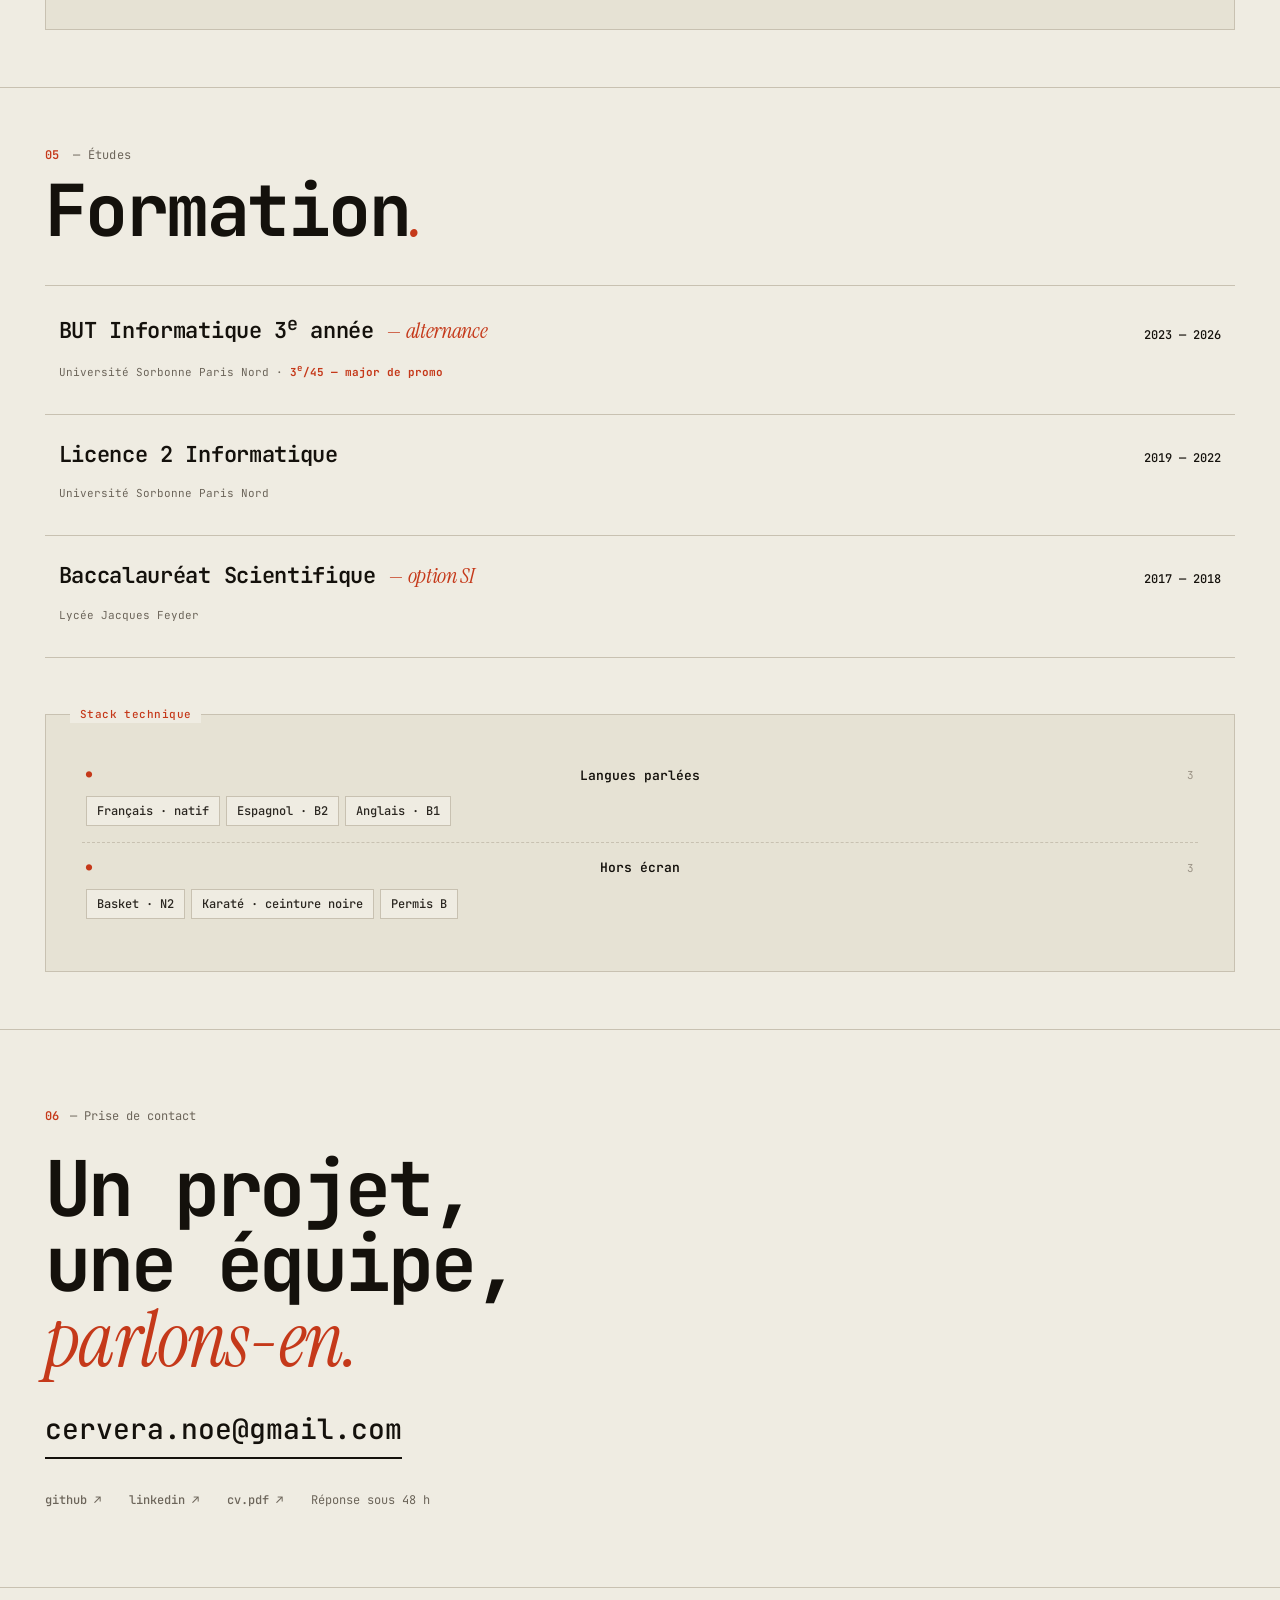
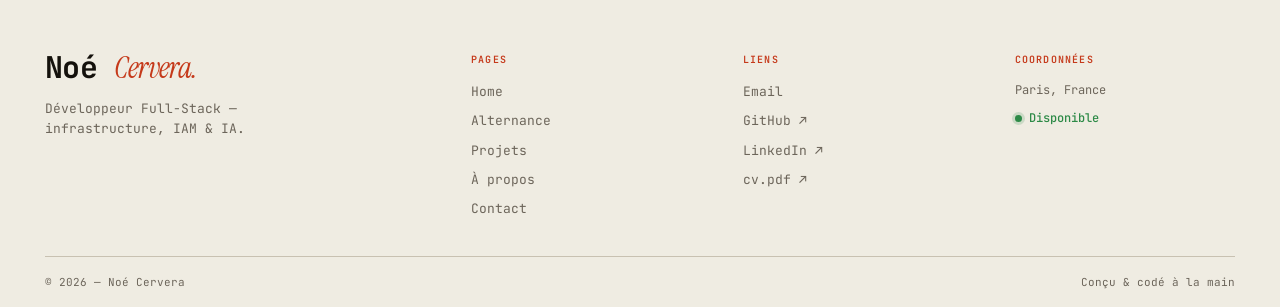
==== commit ca8c06f9: "feat: ATLAS projet + compétences K8s/ArgoCD/Vault/Hardening + descriptions enrichies - ATLAS ajouté " ====
--- a/index.html
+++ b/index.html
@@ -901,7 +901,7 @@
         <div class="hero-side-meta">
           <div class="row-m"><span class="k">Rôle</span><span class="v">Développeur Full-Stack</span></div>
           <div class="row-m"><span class="k">Cursus</span><span class="v">BUT3 Informatique — alternance</span></div>
-          <div class="row-m"><span class="k">Stack</span><span class="v">Go · React · IA</span></div>
+          <div class="row-m"><span class="k">Stack</span><span class="v">Go · React · K8s · IA</span></div>
           <div class="row-m"><span class="k">Lieu</span><span class="v">Paris, France</span></div>
         </div>
       </aside>
@@ -918,10 +918,10 @@
       <h2 class="section-title">À propos<span class="it">.</span></h2>
     </div>
     <div class="intro">
-      <p class="intro-callout">Je construis des systèmes <em>solides, sécurisés</em> et utiles — du backend Go à l'IA embarquée.</p>
+      <p class="intro-callout">Je construis des systèmes <em>solides, sécurisés</em> — du backend Go au cluster Kubernetes de production.</p>
       <div class="intro-text">
-        <p>Actuellement en <strong>alternance à l'AP-HP Henri Mondor</strong> (projet ATLAS / GenoBioMICS), je travaille sur un middleware hospitalier microservices&nbsp;: backend <strong>Go</strong> (BFF), authentification <strong>OIDC</strong>, permissions <strong>ReBAC/ABAC</strong>, frontend <strong>React/TypeScript</strong> et observabilité.</p>
-        <p>Avant l'informatique, cinq années sur le terrain (menuiserie, plomberie, électricité) m'ont appris la rigueur, le rythme et la valeur d'un travail bien fait. Je transpose ça aujourd'hui dans le code.</p>
+        <p>Actuellement en <strong>alternance à l'AP-HP Henri Mondor</strong> (projet ATLAS / GenoBioMICS), je conçois une plateforme hospitalière cloud-native pour la génomique clinique&nbsp;: backend <strong>Go</strong> (BFF), authentification <strong>OIDC</strong> (Zitadel), permissions <strong>ReBAC/PBAC</strong> (SpiceDB + OPA), frontend <strong>React/TypeScript</strong>, déploiement <strong>Kubernetes</strong> sur OVH via <strong>ArgoCD GitOps</strong>, gestion des secrets <strong>Vault</strong> (OpenBao), DataHouse analytique <strong>Iceberg + Trino</strong> pour les pipelines de séquençage ADN.</p>
+        <p>Avant l'informatique, cinq années sur le terrain (menuiserie, plomberie, électricité) m'ont appris la rigueur, le rythme et la valeur d'un travail bien fait. Je transpose ça dans le code — et dans les systèmes qui tiennent en prod.</p>
       </div>
     </div>
   </div>
@@ -933,10 +933,25 @@
     <div class="section-head">
       <div class="section-path"><span class="num">02</span> — Sélection</div>
       <h2 class="section-title">Projets <span class="it">choisis.</span></h2>
-      <p class="section-sub">3 projets représentatifs — IA mobile, NLP industriel, web full-stack.</p>
+      <p class="section-sub">4 projets représentatifs — plateforme hospitalière K8s, IA mobile, NLP industriel, web full-stack.</p>
     </div>
 
     <div class="row-list">
+      <a class="row" href="projets.html#atlas">
+        <div class="row-num">00</div>
+        <div class="row-main">
+          <h3 class="row-title">ATLAS <span class="it">— GenoBioMICS</span></h3>
+          <p class="row-desc">Plateforme génomique clinique cloud-native — backend Go, React/TS, Kubernetes OVH, ArgoCD GitOps, IAM Zero Trust (Zitadel + SpiceDB + OPA + Vault), DataHouse Iceberg/Trino.</p>
+          <div class="row-tags">
+            <span>go</span><span>react/ts</span><span>kubernetes</span><span>argocd</span><span>zitadel</span><span>spicedb</span><span>vault</span><span>iceberg</span>
+          </div>
+        </div>
+        <div class="row-meta">
+          <strong>2025–2026</strong>
+          AP-HP · Prod
+        </div>
+      </a>
+
       <a class="row" href="projets.html#smartface">
         <div class="row-num">01</div>
         <div class="row-main">
@@ -1030,9 +1045,9 @@
         <div class="row-main">
           <p class="row-where">AP-HP Henri Mondor — GenoBioMICS / ATLAS</p>
           <h3 class="row-title">Développeur Full-Stack <span class="it">— Alternance</span></h3>
-          <p class="row-desc">Middleware hospitalier microservices&nbsp;: backend Go (Backend-For-Frontend), OIDC &amp; IAM avec Zitadel, permissions ReBAC/ABAC via SpiceDB &amp; OPA, frontend React/TypeScript, DataHouse Iceberg et observabilité Redis.</p>
+          <p class="row-desc">Plateforme génomique clinique cloud-native — backend Go (BFF), OIDC/Zitadel, ReBAC/PBAC (SpiceDB + OPA), React/TypeScript, Kubernetes sur OVH, GitOps ArgoCD, secrets Vault, DataHouse Iceberg/Trino, observabilité Prometheus/Grafana, sécurité Zero Trust (NetworkPolicies, fail2ban, firewalld).</p>
           <div class="row-tags">
-            <span>go</span><span>react/ts</span><span>docker</span><span>zitadel</span><span>spicedb</span><span>opa</span>
+            <span>go</span><span>react/ts</span><span>kubernetes</span><span>argocd</span><span>zitadel</span><span>spicedb</span><span>opa</span><span>vault</span><span>helm</span><span>prometheus</span>
           </div>
         </div>
         <div class="row-meta">
@@ -1085,95 +1100,113 @@
       <div class="skill-group">
         <div class="skill-group-name">Langages <span class="count">9</span></div>
         <div class="skill-group-list">
-          <span class="sk" data-info="Langage compilé créé par Google. Performant et concurrent, idéal pour les services backend critiques. Je l'utilise pour le BFF de l'alternance ATLAS."><img src="assets/go.svg" alt="">Go</span>
-          <span class="sk" data-info="Langage polyvalent et lisible. Standard de fait pour l'IA, le scripting, les pipelines ETL et la data science. Mon couteau suisse."><img src="assets/python.svg" alt="">Python</span>
-          <span class="sk" data-info="JavaScript typé. Apporte la sécurité du typage statique au développement frontend React et Node."><img src="assets/typescript.svg" alt="">TypeScript</span>
-          <span class="sk" data-info="Langage natif du web. Manipule le DOM côté client et tourne aussi côté serveur via Node.js."><img src="assets/js.svg" alt="">JavaScript</span>
-          <span class="sk" data-info="Langage objet portable, base historique de l'écosystème JVM. Utilisé en cours et pour la JVM."><img src="assets/Java.svg" alt="">Java</span>
-          <span class="sk" data-info="Langage moderne sur la JVM, officiel pour Android. Combiné à Jetpack Compose pour SmartFace Insight."><img src="assets/kotlin.svg" alt="">Kotlin</span>
-          <span class="sk" data-info="Langage bas-niveau. Indispensable pour comprendre la mémoire, les pointeurs et le fonctionnement des systèmes."><img src="assets/c.svg" alt="">C</span>
-          <span class="sk" data-info="Langage serveur historique du web. Utilisé sur ma SAÉ F1 (PHP 8 + MySQL)."><img src="assets/php.svg" alt="">PHP</span>
-          <span class="sk" data-info="Langage de requête pour bases relationnelles : PostgreSQL, MySQL. Indispensable pour manipuler des données structurées."><img src="assets/mysql.svg" alt="">SQL</span>
+          <span class="sk" data-info="Langage compilé, concurrent et typé statiquement créé par Google. Performances proches du C avec la lisibilité de Python. Goroutines et channels pour la concurrence sans race conditions. Je l'utilise pour le BFF d'ATLAS (net/http standard, graceful shutdown, middleware auth) et pour Linoedesign (API chi, sessions, migrations SQL)."><img src="assets/go.svg" alt="">Go</span>
+          <span class="sk" data-info="Langage polyvalent interprété. Standard de l'IA, du scripting, des pipelines ETL et de la data science. Sur ATLAS : ETL DataHouse (DuckDB Bronze→Silver→Gold), service PDF Vanesa (FastAPI + LLM), orchestrateur APScheduler pour les pipelines NGS HPC. Sur DVSgo : 138 tests pytest, pilotage matériel GPIB, analyse scientifique NumPy."><img src="assets/python.svg" alt="">Python</span>
+          <span class="sk" data-info="Surcouche de JavaScript qui ajoute le typage statique. Détecte les erreurs à la compilation, documente les interfaces et améliore le refactoring sur les grandes bases de code. Utilisé sur l'intégralité du frontend ATLAS (React 19 + Vite 7) et Linoedesign (Next.js 14)."><img src="assets/typescript.svg" alt="">TypeScript</span>
+          <span class="sk" data-info="Langage natif du web. Manipule le DOM côté client et tourne côté serveur via Node.js. Base de tout l'écosystème frontend moderne."><img src="assets/js.svg" alt="">JavaScript</span>
+          <span class="sk" data-info="Langage objet portable sur la JVM. Complet, verbeux, très utilisé dans l'industrie. Pratiqué en cours, base pour comprendre la JVM, les design patterns et la POO classique."><img src="assets/Java.svg" alt="">Java</span>
+          <span class="sk" data-info="Langage moderne, concis et null-safe sur la JVM — langage officiel Android. Coroutines pour l'async, data classes, extensions. Utilisé pour l'app Android SmartFace Insight (Jetpack Compose, CameraX, TFLite, Firebase)."><img src="assets/kotlin.svg" alt="">Kotlin</span>
+          <span class="sk" data-info="Langage bas niveau, gestion manuelle de la mémoire et des pointeurs. Indispensable pour comprendre comment les abstractions (OS, runtime, JVM) fonctionnent réellement. Pratiqué en cours systèmes et algorithmes."><img src="assets/c.svg" alt="">C</span>
+          <span class="sk" data-info="Langage serveur du web interprété. Générateur de HTML dynamique, très présent dans les CMS et le web historique. Utilisé sur la SAÉ F1 (PHP 8 + MySQL — authentification, CRUD, gestion des sessions)."><img src="assets/php.svg" alt="">PHP</span>
+          <span class="sk" data-info="Langage de requête pour bases relationnelles. Joins, agrégations, fenêtres, CTEs récursifs. Pratiqué sur PostgreSQL (ATLAS, Linoedesign), MySQL (SAÉ F1) et DuckDB (requêtes analytiques sur tables Iceberg)."><img src="assets/mysql.svg" alt="">SQL</span>
         </div>
       </div>
 
       <div class="skill-group">
         <div class="skill-group-name">Backend &amp; API <span class="count">6</span></div>
         <div class="skill-group-list">
-          <span class="sk" data-info="Pattern Backend-For-Frontend en Go. Le frontend ne contacte jamais directement les services tiers — le BFF centralise la logique, les sessions et les permissions."><img src="assets/go.svg" alt="">Go · BFF</span>
-          <span class="sk" data-info="Runtime JavaScript côté serveur, basé sur V8. Utilisé pour des APIs et outils légers."><img src="assets/nodejs.svg" alt="">Node.js</span>
-          <span class="sk" data-info="Langage serveur classique du web. Utilisé pour les projets PHP/MySQL académiques."><img src="assets/php.svg" alt="">PHP</span>
-          <span class="sk" data-info="Langage de requête flexible pour APIs. Un seul endpoint, schéma typé, le client demande exactement ce dont il a besoin. Utilisé avec Dgraph.">GraphQL</span>
-          <span class="sk" data-info="Architecture HTTP standard basée sur les verbes (GET, POST, PUT, DELETE) et les ressources. Le modèle par défaut pour 80 % des APIs.">REST</span>
-          <span class="sk" data-info="Protocoles d'authentification au-dessus d'OAuth2. PKCE sécurise les flows sans secret côté client (mobile, SPA).">OIDC · PKCE</span>
+          <span class="sk" data-info="Pattern Backend-For-Frontend en Go. Le frontend ne contacte jamais directement les services tiers — le BFF est le seul point d'entrée : il valide le JWT Zitadel, vérifie les permissions SpiceDB/OPA, gère les sessions HTTPOnly et orchestre les appels vers Dgraph, Redis, SeaweedFS. Élimine la logique auth du frontend."><img src="assets/go.svg" alt="">Go · BFF</span>
+          <span class="sk" data-info="Runtime JavaScript côté serveur basé sur le moteur V8 de Chrome. Event loop non-bloquant, idéal pour les APIs I/O-bound. Écosystème npm très riche."><img src="assets/nodejs.svg" alt="">Node.js</span>
+          <span class="sk" data-info="Langage serveur interprété du web. Pratiqué sur la SAÉ F1 — PHP 8, sessions, formulaires, import CSV."><img src="assets/php.svg" alt="">PHP</span>
+          <span class="sk" data-info="Langage de requête pour APIs et bases graphes. Un seul endpoint, schéma typé SDL, le client demande exactement les champs dont il a besoin — pas de sur-fetching. Utilisé nativement avec Dgraph (GraphQL + DQL) sur ATLAS pour modéliser et requêter les entités hospitalières.">GraphQL · DQL</span>
+          <span class="sk" data-info="Architecture HTTP basée sur les verbes (GET/POST/PUT/DELETE/PATCH) et les ressources. Stateless, cacheable, facile à documenter. Toutes les APIs ATLAS et Linoedesign suivent ce modèle — auth, CRUD, observabilité, fichiers.">REST</span>
+          <span class="sk" data-info="gRPC est un protocole RPC binaire performant basé sur HTTP/2 et Protocol Buffers. Latence faible, streaming bidirectionnel. Utilisé sur ATLAS pour les appels backend → SpiceDB (permissions) et backend → Zitadel (management API). Complémentaire au REST pour les appels inter-services.">gRPC</span>
         </div>
       </div>
 
       <div class="skill-group">
         <div class="skill-group-name">Frontend <span class="count">6</span></div>
         <div class="skill-group-list">
-          <span class="sk" data-info="Bibliothèque JavaScript pour construire des interfaces par composants déclaratifs. Standard du frontend moderne. Utilisé sur ATLAS."><img src="assets/react.svg" alt="">React 19</span>
-          <span class="sk" data-info="JavaScript typé — essentiel pour fiabiliser un frontend React de grande taille."><img src="assets/typescript.svg" alt="">TypeScript</span>
-          <span class="sk" data-info="Langage de balisage qui structure sémantiquement les pages web. La base de tout."><img src="assets/html.svg" alt="">HTML5</span>
-          <span class="sk" data-info="Mise en forme, animations et responsive design. Grid, Flexbox, custom properties, container queries."><img src="assets/css.svg" alt="">CSS3</span>
-          <span class="sk" data-info="Framework Python qui transforme un script en dashboard interactif en quelques lignes. Utilisé pour le projet Thales 6G."><img src="assets/python.svg" alt="">Streamlit</span>
-          <span class="sk" data-info="Framework GUI natif Python avec rendu GPU (OpenGL). Idéal pour les applications de bureau scientifiques et industrielles multi-fenêtres. Utilisé pour DVSgo."><img src="assets/python.svg" alt="">Dear PyGui</span>
+          <span class="sk" data-info="Bibliothèque UI déclarative par composants — le standard du frontend moderne. Hooks, Context, portails, concurrent mode. Sur ATLAS : SPA complète avec React Router v7, TanStack Query pour le cache serveur, 30+ pages (portail, admin, PDF, observabilité) — typage strict TypeScript."><img src="assets/react.svg" alt="">React 19</span>
+          <span class="sk" data-info="Surcouche typée de JavaScript. Interfaces, génériques, narrowing, satisfies. Rend le refactoring sûr sur les grandes bases de code. Intégralité du frontend ATLAS et Linoedesign en TS strict."><img src="assets/typescript.svg" alt="">TypeScript</span>
+          <span class="sk" data-info="Langage de balisage sémantique. Accessibilité (ARIA, rôles), SEO (balises méta), formulaires avancés. La fondation de toute page web."><img src="assets/html.svg" alt="">HTML5</span>
+          <span class="sk" data-info="Mise en forme, animations et layout responsive. Grid, Flexbox, custom properties CSS (variables), media queries. Portfolio codé entièrement à la main en CSS — zéro framework."><img src="assets/css.svg" alt="">CSS3</span>
+          <span class="sk" data-info="Framework Python qui crée un dashboard interactif en quelques lignes — widgets, graphes, tableaux, filtres. Utilisé pour le projet Thales 6G : dashboard d'exploration de brevets 6G par mots-clés, dates et scores NLP."><img src="assets/python.svg" alt="">Streamlit</span>
+          <span class="sk" data-info="Framework GUI natif Python avec rendu GPU (OpenGL). Architecture multi-thread-safe (queue UI dédiée), 10+ fenêtres flottantes, thèmes dynamiques. Utilisé pour DVSgo — interface de pilotage d'instruments livré en production pour une entreprise R&D."><img src="assets/python.svg" alt="">Dear PyGui</span>
         </div>
       </div>
 
       <div class="skill-group">
         <div class="skill-group-name">IA &amp; Deep Learning <span class="count">6</span></div>
         <div class="skill-group-list">
-          <span class="sk" data-info="Framework de deep learning de Google. TFLite permet de déployer des modèles compressés sur mobile et embarqué. Utilisé pour SmartFace."><img src="assets/tensorflow.svg" alt="">TensorFlow / TFLite</span>
-          <span class="sk" data-info="API haut-niveau pour TensorFlow. Définition de couches, modèles et entraînement de manière lisible.">Keras</span>
-          <span class="sk" data-info="Architecture CNN optimisée par Google. Excellent rapport précision/poids — parfait pour le mobile. Backbone de SmartFace Insight.">EfficientNetB0</span>
-          <span class="sk" data-info="Toolkit UI moderne pour Android, déclaratif comme React. Utilisé pour l'app SmartFace."><img src="assets/kotlin.svg" alt="">Jetpack Compose</span>
-          <span class="sk" data-info="Architecture où plusieurs experts spécialisés sont combinés par un routeur. Permet de gérer plusieurs tâches simultanément. Cœur de SmartFace.">Mixture of Experts</span>
-          <span class="sk" data-info="Natural Language Processing — traitement automatique du langage. Classification, résumé, extraction d'entités. Utilisé sur les brevets Thales.">NLP · Classification</span>
+          <span class="sk" data-info="Framework de deep learning de Google. Graphe de calcul optimisé, différentiation automatique, support GPU/TPU. TFLite : format compressé (quantisation int8) pour déploiement mobile et embarqué sans serveur. Utilisé sur SmartFace Insight — modèle multitâche converti en TFLite, embarqué dans l'APK Android, inférence à ~30 FPS."><img src="assets/tensorflow.svg" alt="">TensorFlow / TFLite</span>
+          <span class="sk" data-info="API haut-niveau pour TensorFlow. Abstraction couches, modèles fonctionnels, callbacks, métriques. Entraînement en 3 phases (warmup → fine-tune partiel → fine-tune complet) avec mixed precision float16 pour SmartFace.">Keras</span>
+          <span class="sk" data-info="Architecture CNN compound-scaled créée par Google. Meilleur rapport précision/poids de sa génération — backbone idéal pour le mobile. Sur SmartFace : partagé entre 3 têtes MoE (âge, genre, ethnie) pour réduire les paramètres de 3× vs 3 modèles séparés.">EfficientNetB0</span>
+          <span class="sk" data-info="Toolkit UI déclaratif pour Android basé sur des fonctions @Composable. Similaire à React — no XML, état observable, recomposition fine. Utilisé pour l'app SmartFace Insight (caméra temps réel, overlay prédictions, historique Firestore)."><img src="assets/kotlin.svg" alt="">Jetpack Compose</span>
+          <span class="sk" data-info="Architecture d'ensemble supervisé : N experts spécialisés (MLPs) combinés par un gating network softmax qui route chaque exemple vers les experts pertinents. Avantage : chaque tête se spécialise sans interférence. Sur SmartFace : 4 experts MoE par tête (âge/genre/ethnie) sur backbone EfficientNetB0 partagé.">Mixture of Experts</span>
+          <span class="sk" data-info="Traitement automatique du langage naturel — tokenisation, TF-IDF, embeddings, classification supervisée. Sur le projet Thales : pipeline de collecte, nettoyage et classification de brevets 6G par domaine technologique, avec dashboard Streamlit d'exploration.">NLP · Classification</span>
         </div>
       </div>
 
       <div class="skill-group">
-        <div class="skill-group-name">Infrastructure &amp; DevOps <span class="count">6</span></div>
+        <div class="skill-group-name">Infrastructure &amp; DevOps <span class="count">12</span></div>
         <div class="skill-group-list">
-          <span class="sk" data-info="Conteneurisation. Isole chaque service dans un environnement reproductible. Compose permet d'orchestrer plusieurs conteneurs."><img src="assets/docker.svg" alt="">Docker / Compose</span>
-          <span class="sk" data-info="Proxy inverse et serveur web haute-performance. Route le trafic, gère TLS et fait du load balancing devant les microservices."><img src="assets/nginx.svg" alt="">Nginx</span>
-          <span class="sk" data-info="Système open-source de collecte et requête de métriques. Time-series natives, exporters et alerting."><img src="assets/prometheus.svg" alt="">Prometheus</span>
-          <span class="sk" data-info="Dashboards de visualisation pour métriques et logs. S'interface nativement avec Prometheus, Loki, etc."><img src="assets/grafana.svg" alt="">Grafana</span>
-          <span class="sk" data-info="OS de référence pour les serveurs. Manipulation shell, systemd, réseau, permissions, processus."><img src="assets/linux.svg" alt="">Linux</span>
-          <span class="sk" data-info="Système de versioning distribué. Branches, merges, revues de code. Méthode Agile au quotidien."><img src="assets/git.svg" alt="">Git · Agile</span>
+          <span class="sk" data-info="Orchestrateur de conteneurs. Gère le déploiement, la mise à l'échelle, la résilience et le réseau de centaines de pods. En prod sur OVH pour ATLAS — single-node Rocky Linux 10, namespaces isolés, NetworkPolicies Zero Trust, PVC local-path."><img src="assets/kubernetes.svg" alt="">Kubernetes</span>
+          <span class="sk" data-info="Gestionnaire de packages Kubernetes. Les charts Helm décrivent des déploiements complexes (GitLab, kube-prometheus-stack, cert-manager) sous forme de templates paramétrables. Utilisé pour déployer GitLab CE, ArgoCD, ingress-nginx et le stack d'observabilité sur ATLAS.">Helm</span>
+          <span class="sk" data-info="Outil de templating Kubernetes. Kustomize superpose des patches sur des manifests de base sans fork — overlays par environnement (dev/prod), génération de ConfigMaps. Utilisé pour gérer tous les manifests ATLAS deployés par ArgoCD.">Kustomize</span>
+          <span class="sk" data-info="Opérateur GitOps pour Kubernetes. Surveille un repo Git (GitLab) et synchronise automatiquement l'état du cluster à chaque commit. Déploie l'intégralité de la stack ATLAS (hermes, gitops, source-of-truth, observability, itsm) via des Applications ArgoCD."><img src="assets/argocd.svg" alt="">ArgoCD · GitOps</span>
+          <span class="sk" data-info="Plateforme DevSecOps self-hosted (CE v18.11). Héberge le code source, les images Docker (registry intégrée), et constitue la source de vérité pour ArgoCD. Déployé via Helm sur le cluster OVH, avec mirror automatique vers GitHub.">GitLab CI</span>
+          <span class="sk" data-info="Gestionnaire de secrets et PKI. Stocke les credentials, injecte les secrets dans les pods via Vault Agent (sidecar initContainer), authentifie les ServiceAccounts Kubernetes. Sur ATLAS : OpenBao (fork open-source de HashiCorp Vault) déployé en namespace vault.">Vault · OpenBao</span>
+          <span class="sk" data-info="Controller TLS automatique pour Kubernetes. Provisionne et renouvelle les certificats Let's Encrypt via ACME HTTP-01. Gère tous les domaines *.atlasaphp.duckdns.org sur ATLAS.">cert-manager</span>
+          <span class="sk" data-info="Conteneurisation. Isole chaque service dans un environnement reproductible. Compose orchestre plusieurs conteneurs pour le dev local — 8 réseaux Docker isolés sur ATLAS (app, infra, graph, policy, data, monitoring)."><img src="assets/docker.svg" alt="">Docker / Compose</span>
+          <span class="sk" data-info="Proxy inverse et serveur web haute-performance. Controller Ingress Kubernetes — route le trafic HTTPS, gère les SNI (virtual hosting par nom de domaine), termine le TLS. Sur ATLAS : ingress unique qui route vers frontend, backend, Zitadel, GitLab, ArgoCD, Grafana."><img src="assets/nginx.svg" alt="">Nginx · Ingress</span>
+          <span class="sk" data-info="Système open-source de collecte et requête de métriques. Scrape les exporters (node, kube-state-metrics, cadvisor), stocke en time-series et évalue des règles d'alerte. Sur ATLAS : deux instances (hermes + observability/kube-prometheus-stack), dashboards Grafana, alertes CPU/MEM."><img src="assets/prometheus.svg" alt="">Prometheus · Loki</span>
+          <span class="sk" data-info="Dashboards de visualisation pour métriques et logs. Intégration Prometheus native, alerting, templating. Sur ATLAS : authentification SSO via Zitadel OIDC, dashboards custom pour CPU/RAM/réseau par namespace, intégration Grafana dans le portail via iframe."><img src="assets/grafana.svg" alt="">Grafana</span>
+          <span class="sk" data-info="OS de référence pour les serveurs. Administration Rocky Linux 10 (RHEL-like) sur OVH — systemd, firewalld, fail2ban, sysctl hardening, SSH sécurisé (clé ED25519, AllowUsers, MaxAuthTries). Manipulation shell avancée, pipelines, scripting Bash."><img src="assets/linux.svg" alt="">Linux · Admin Sys</span>
         </div>
       </div>
 
       <div class="skill-group">
-        <div class="skill-group-name">Sécurité &amp; IAM <span class="count">4</span></div>
+        <div class="skill-group-name">Sécurité &amp; IAM <span class="count">7</span></div>
         <div class="skill-group-list">
-          <span class="sk" data-info="Serveur d'identité open-source. OIDC, OAuth2, MFA, organisations, JWT. Le cœur de l'authentification d'ATLAS."><img src="assets/zitadel.svg" alt="">Zitadel · OIDC</span>
-          <span class="sk" data-info="BDD de permissions inspirée de Google Zanzibar. Modèle ReBAC — les droits sont dérivables d'un graphe de relations entre utilisateurs et ressources."><img src="assets/spicedb.svg" alt="">SpiceDB · ReBAC</span>
-          <span class="sk" data-info="Open Policy Agent. Règles d'autorisation en Rego. Modèle ABAC — les décisions dépendent du contexte (heure, IP, attributs)."><img src="assets/opa.svg" alt="">OPA · ABAC</span>
-          <span class="sk" data-info="JWT : jetons signés transportant une identité. MFA : authentification multi-facteurs. PKCE : protection des flows OAuth sur clients publics.">JWT · MFA · PKCE</span>
+          <span class="sk" data-info="Serveur d'identité open-source (CNCF). Implémente OIDC et OAuth2 complets : login, MFA, organisations, groupes, grants, gestion des sessions. Sur ATLAS : point d'entrée unique pour tous les utilisateurs, SSO étendu à GitLab, ArgoCD et Grafana. Les tokens JWT signés par Zitadel sont validés par le backend Go à chaque requête."><img src="assets/zitadel.svg" alt="">Zitadel · OIDC</span>
+          <span class="sk" data-info="Base de données de permissions inspirée de Google Zanzibar. Modèle ReBAC (Relation-Based Access Control) — les droits se dérivent d'un graphe de relations : appartenance à un groupe, propriété d'une ressource, héritage d'un rôle. Sur ATLAS : chaque endpoint backend vérifie les permissions via gRPC avant de servir la réponse."><img src="assets/spicedb.svg" alt="">SpiceDB · ReBAC</span>
+          <span class="sk" data-info="Open Policy Agent. Évaluation de politiques d'autorisation en Rego. Modèle PBAC (Policy-Based Access Control) — les décisions intègrent le contexte complet : rôle, statut de la ressource, heure, IP. Complémentaire à SpiceDB : OPA répond aux questions de politique, SpiceDB aux questions de relation."><img src="assets/opa.svg" alt="">OPA · PBAC</span>
+          <span class="sk" data-info="Gestionnaire de secrets et PKI. Vault (OpenBao sur ATLAS) stocke les credentials des bases de données, les tokens de service et les clés de chiffrement. L'injection se fait via Vault Agent en sidecar : les secrets ne transitent jamais par les manifests Kubernetes ni par les variables d'environnement visibles.">Vault · Secrets</span>
+          <span class="sk" data-info="SPIRE est le composant runtime de SPIFFE, standard CNCF pour l'identité des workloads. Sur ATLAS, SPIRE délivre des SVIDs (identités cryptographiques x.509) aux pods — chaque service prouve son identité sans secret statique. Utilisé pour la fédération mTLS entre Nautobot et les services hermes.">SPIRE · SPIFFE</span>
+          <span class="sk" data-info="Hardening système Linux : firewalld (zone DROP, seuls SSH/80/443 ouverts), fail2ban (ban 48h après 3 tentatives SSH échouées), sysctl anti-spoofing/SYN-flood, SSH durci (AllowUsers, PermitRootLogin no, MaxAuthTries 3, clé ED25519 uniquement). NetworkPolicies Kubernetes Zero Trust sur tous les namespaces.">Hardening · Firewall</span>
+          <span class="sk" data-info="JWT : jetons signés (RS256) transportant identité et claims. PKCE : protection des flows OAuth2 sur clients publics (SPA, mobile) — code_verifier/code_challenge empêche l'interception du code d'autorisation. MFA : TOTP second facteur via Zitadel.">JWT · MFA · PKCE</span>
         </div>
       </div>
 
       <div class="skill-group">
         <div class="skill-group-name">Données <span class="count">8</span></div>
         <div class="skill-group-list">
-          <span class="sk" data-info="BDD relationnelle robuste et performante. JSONB, extensions, types avancés. Mon SGBD de référence."><img src="assets/postgresql.svg" alt="">PostgreSQL</span>
-          <span class="sk" data-info="BDD relationnelle classique, très répandue dans l'écosystème LAMP. Utilisée sur ma SAÉ F1."><img src="assets/mysql.svg" alt="">MySQL</span>
-          <span class="sk" data-info="Store en mémoire ultra-rapide. Cache, time-series, pub/sub, sessions. Utilisé pour l'observabilité d'ATLAS."><img src="assets/redis.svg" alt="">Redis</span>
-          <span class="sk" data-info="BDD graphe distribuée avec GraphQL natif et DQL. Modélise des entités hospitalières complexes sur ATLAS."><img src="assets/dgraph.svg" alt="">Dgraph</span>
-          <span class="sk" data-info="Iceberg : format de table analytique versionné. Nessie : catalogue Git-like pour Iceberg. Trino : moteur SQL distribué. C'est la DataHouse d'ATLAS.">Iceberg · Nessie · Trino</span>
-          <span class="sk" data-info="DuckDB : BDD analytique embarquée ultra-rapide en local. SeaweedFS : stockage objet S3-compatible distribué.">DuckDB · SeaweedFS</span>
-          <span class="sk" data-info="Calcul scientifique Python. Arrays N-dimensionnels, opérations vectorisées, traitement de signaux événementiels. Utilisé pour les pipelines BA et S-curve de DVSgo."><img src="assets/python.svg" alt="">NumPy</span>
-          <span class="sk" data-info="Bibliothèque de visualisation scientifique Python. Graphes publication-quality, heatmaps, courbes comparatives. Utilisé pour les analyses DVSgo."><img src="assets/python.svg" alt="">Matplotlib</span>
+          <span class="sk" data-info="BDD relationnelle robuste, extensible et performante. JSONB, tableaux, types avancés, extensions (pgcrypto, uuid-ossp). 3 instances sur ATLAS (backend, Zitadel, SpiceDB) avec PVC local-path Kubernetes. SGBD de référence pour Linoedesign (sessions, produits, commandes, migrations)."><img src="assets/postgresql.svg" alt="">PostgreSQL</span>
+          <span class="sk" data-info="BDD relationnelle open-source. Très répandue dans l'écosystème LAMP. Pratiquée sur la SAÉ F1 (résultats, classements, utilisateurs) et comme moteur sous-jacent de MariaDB (iTOP ITSM sur ATLAS)."><img src="assets/mysql.svg" alt="">MySQL</span>
+          <span class="sk" data-info="Store clé-valeur en mémoire. Cache distribué, sessions, pub/sub, time-series (Redis TimeSeries), queues. Sur ATLAS : présence utilisateurs (heartbeat TTL 5min), métriques 7j CPU/MEM/réseau, historique alertes, queues Celery pour Nautobot. Ultra-rapide — opérations en sub-milliseconde."><img src="assets/redis.svg" alt="">Redis</span>
+          <span class="sk" data-info="BDD graphe distribuée avec double interface : GraphQL natif + DQL (Dgraph Query Language). Modélise des relations complexes difficiles à exprimer en relationnel. Sur ATLAS : entités hospitalières (Personne, Emploi, Unité, Diplôme, Run NGS, Document) avec jointures traversant le graphe en une requête."><img src="assets/dgraph.svg" alt="">Dgraph</span>
+          <span class="sk" data-info="Stack analytique DataHouse d'ATLAS. Apache Iceberg : format de table ACID versionné, time-travel queries, partition evolution. Nessie : catalogue Git-like pour Iceberg (branches, commits, merges sur les données). Trino : moteur SQL distribué pour requêtes sur tables Gold. Les données NGS suivent le pipeline Bronze (FASTQ bruts) → Silver (variants annotés) → Gold (prêt IA).">Iceberg · Nessie · Trino</span>
+          <span class="sk" data-info="DuckDB : moteur analytique embarqué (pas de serveur) capable de lire Parquet/CSV/JSON directement. Utilisé pour l'ETL DataHouse ATLAS (transformations Bronze→Gold). SeaweedFS : système de fichiers distribué S3-compatible — remplace MinIO, optimisé pour les petits fichiers et les volumes massifs.">DuckDB · SeaweedFS</span>
+          <span class="sk" data-info="Bibliothèque de calcul scientifique Python. Arrays N-dimensionnels, opérations vectorisées (SIMD), broadcasting. Zéro boucle Python — opérations en C optimisé. Utilisé pour le traitement des signaux événementiels (heatmaps BA, courbes S) dans DVSgo et les pipelines de données de SmartFace."><img src="assets/python.svg" alt="">NumPy</span>
+          <span class="sk" data-info="Bibliothèque de visualisation scientifique Python. Graphes pub-quality, heatmaps par pixel, courbes comparatives multi-sessions, histogrammes. Utilisé pour les sorties d'analyse BA et S-curve de DVSgo — exports PNG et affichage inline dans Dear PyGui."><img src="assets/python.svg" alt="">Matplotlib</span>
         </div>
       </div>
 
       <div class="skill-group">
         <div class="skill-group-name">Instrumentation &amp; temps réel <span class="count">2</span></div>
         <div class="skill-group-list">
-          <span class="sk" data-info="PyVISA pilote les instruments de mesure via GPIB (IEEE-488). SCPI est le protocole de commandes standardisé. Utilisé pour contrôler le générateur de fonctions Yokogawa FG200 dans DVSgo."><img src="assets/python.svg" alt="">PyVISA · GPIB · SCPI</span>
-          <span class="sk" data-info="SDK Prophesee pour caméras à événements (Dynamic Vision Sensor). Les capteurs DVS émettent un événement par pixel dès qu'une variation de luminosité est détectée — latence microseconde, zéro flou de mouvement. Intégration des SDK Metavision 5.x (EVK4) et 3.1.2 (Gen3.1) dans DVSgo."><img src="assets/python.svg" alt="">Metavision SDK · DVS</span>
+          <span class="sk" data-info="PyVISA : bibliothèque Python qui abstrait la communication avec les instruments de mesure (GPIB, USB, Ethernet). GPIB (IEEE-488) : bus parallèle spécialisé instruments, protocole parle/écoute. SCPI : langage de commandes standardisé (« FREQ 1e3 Hz », « OUTP ON »). Sur DVSgo : pilotage complet du GBF Yokogawa FG200/FG220 — formes d'onde, mode DC, synchronisation LED Thorlabs."><img src="assets/python.svg" alt="">PyVISA · GPIB · SCPI</span>
+          <span class="sk" data-info="Caméras à événements (Dynamic Vision Sensors) Prophesee. Contrairement aux caméras classiques, chaque pixel émet un événement (x, y, t, polarité) uniquement quand sa luminosité change — latence microseconde, HDR 120dB, zéro flou de mouvement, 95% moins de données inutiles. SDK Metavision 5.x (EVK4/IMX636 1280×720) et 3.1.2 (Gen3.1 640×480) coexistants dans DVSgo, pipelines BA et S-curve complets."><img src="assets/python.svg" alt="">Metavision SDK · DVS</span>
+        </div>
+      </div>
+
+      <div class="skill-group">
+        <div class="skill-group-name">Versioning &amp; Méthodes <span class="count">3</span></div>
+        <div class="skill-group-list">
+          <span class="sk" data-info="Système de versioning distribué. Branches, rebases, merges, tags sémantiques. Workflow GitFlow (feature/fix/release), revues de code via MRs GitLab. Sur ATLAS : multi-remote (GitLab source de vérité + mirror GitHub), déploiements déclenchés par commit (ArgoCD watch)."><img src="assets/git.svg" alt="">Git · GitFlow</span>
+          <span class="sk" data-info="GitLab self-hosted (CE v18.11) comme forge de code principale. Issues, MRs, branches protégées, registry Docker intégrée. Pipeline CI/CD à construire (gitlab-ci.yml). Source de vérité pour ArgoCD — chaque commit main déclenche un sync du cluster.">GitLab · CI/CD</span>
+          <span class="sk" data-info="Méthode de travail itérative et collaborative. Sprints, backlog priorisé, rétrospectives. Pratiquée en alternance et en BUT — découpage de tâches complexes en incréments livrables, communication continue avec le métier.">Agile · Scrum</span>
         </div>
       </div>
 
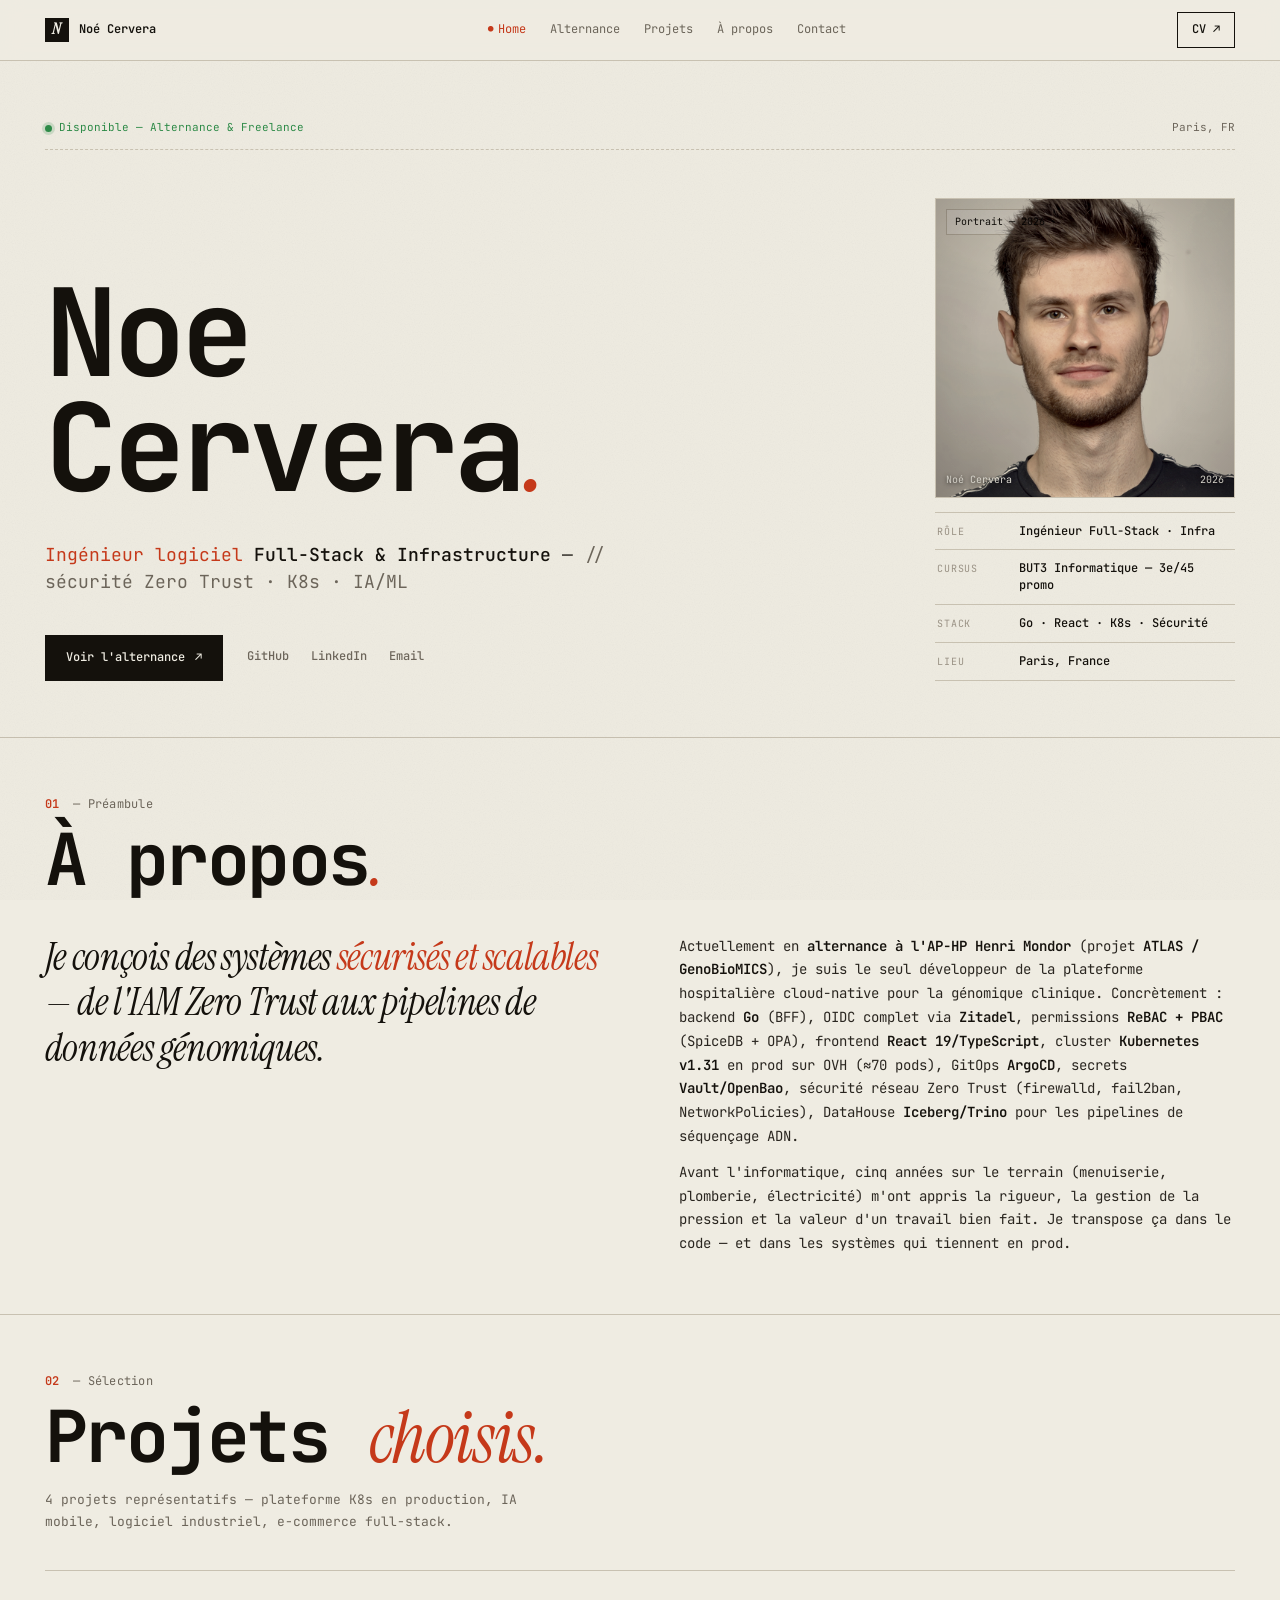
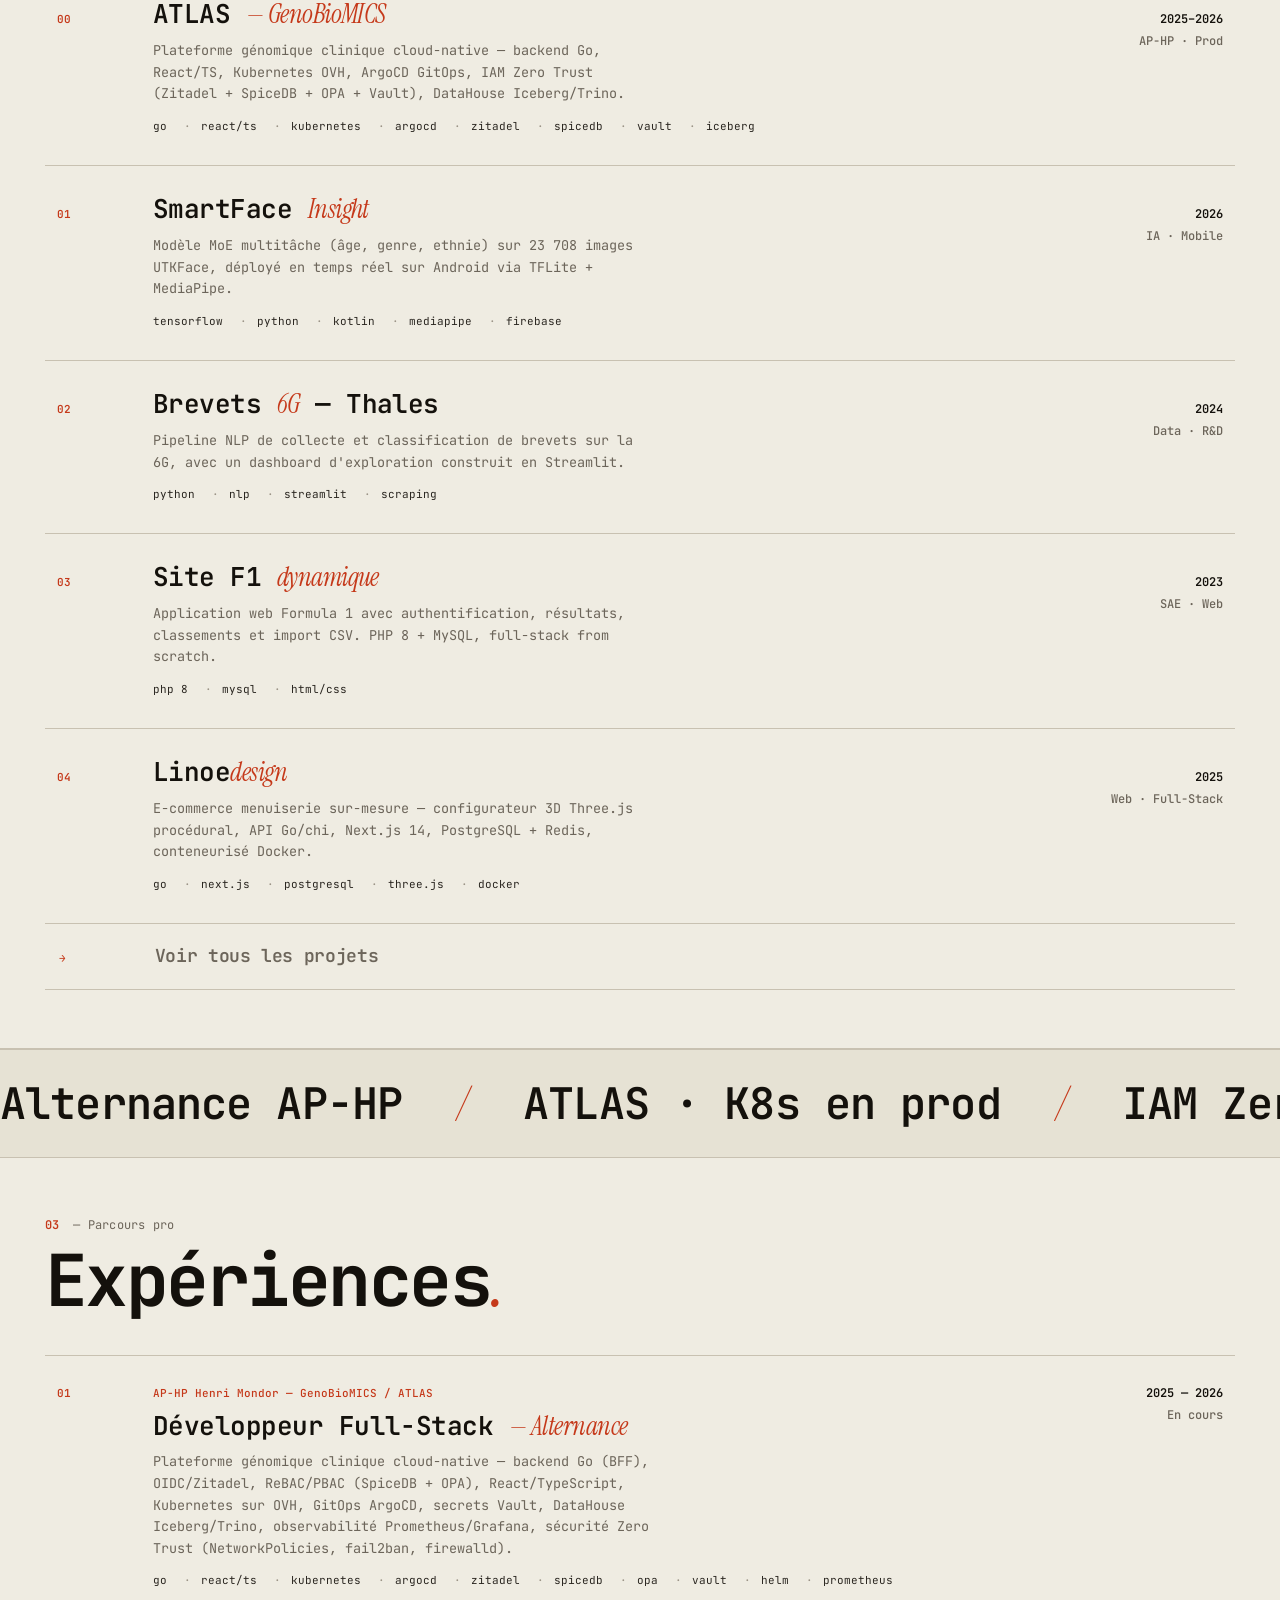
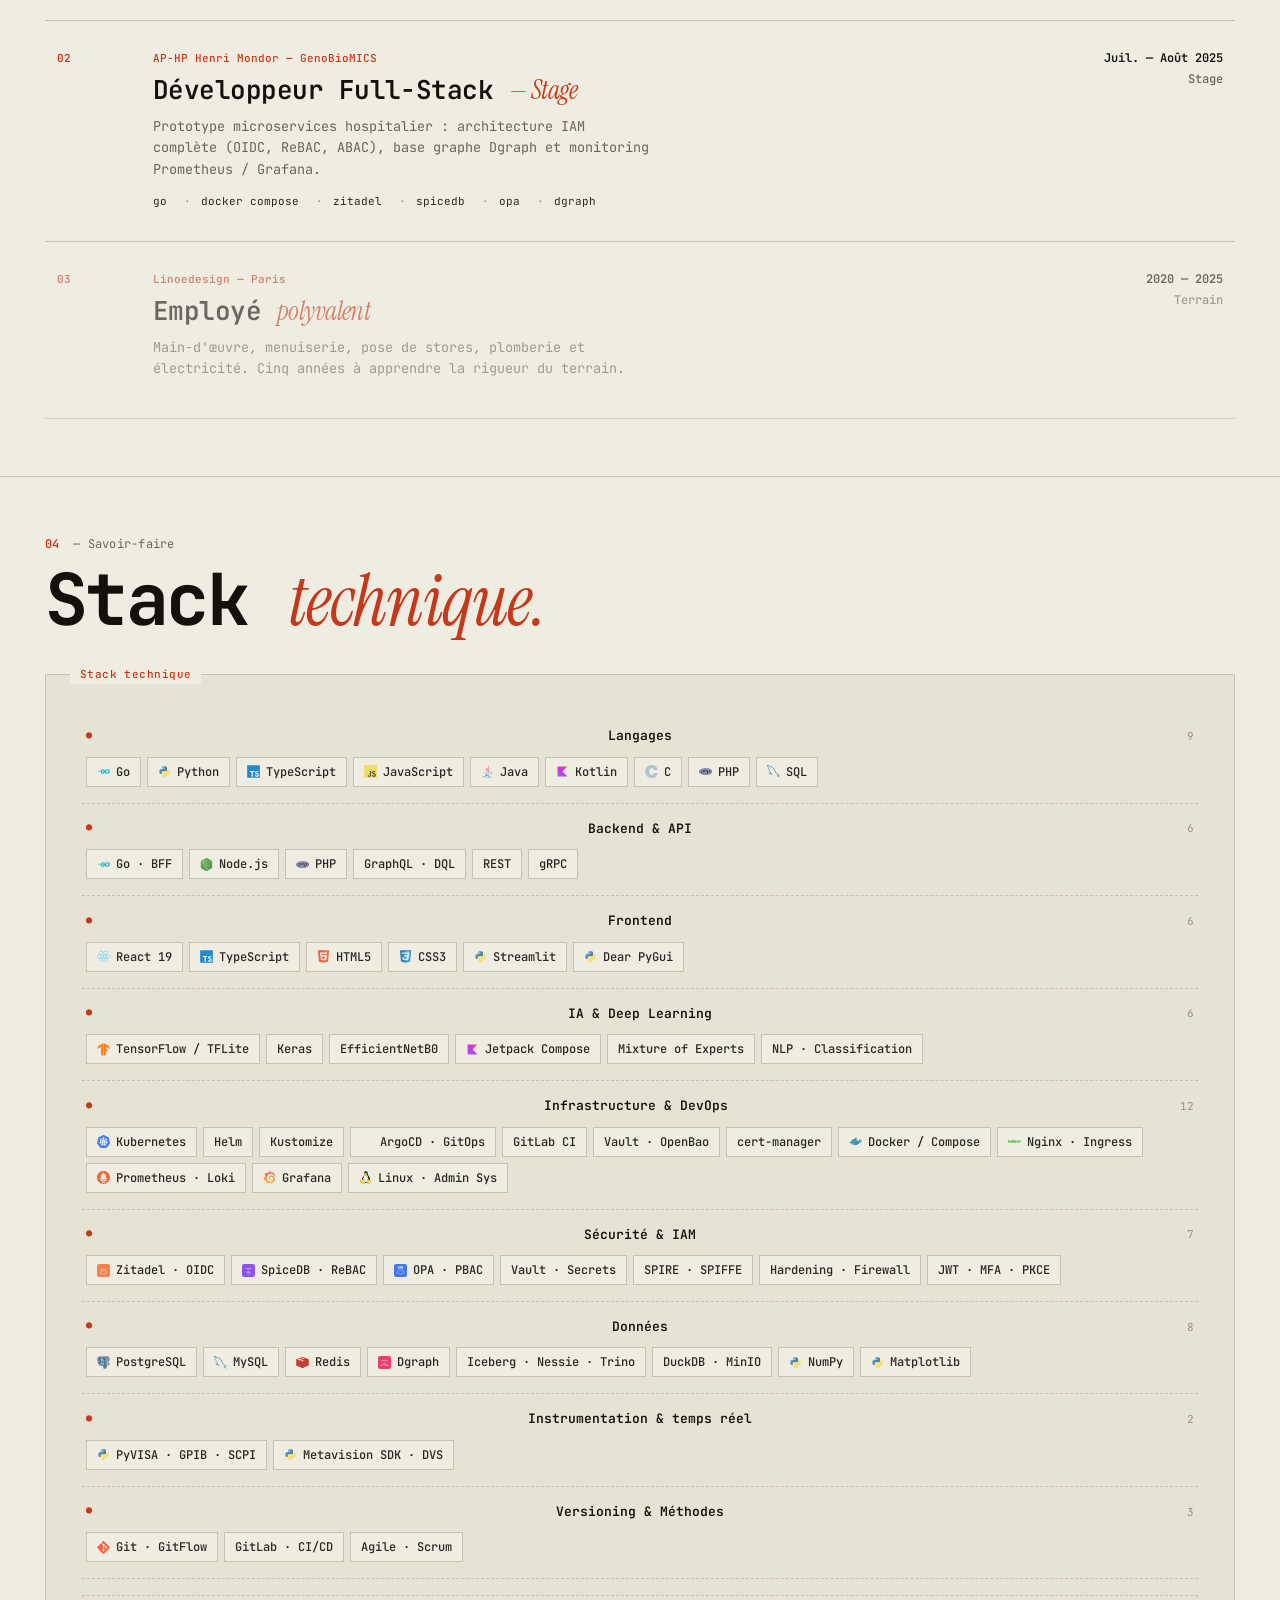
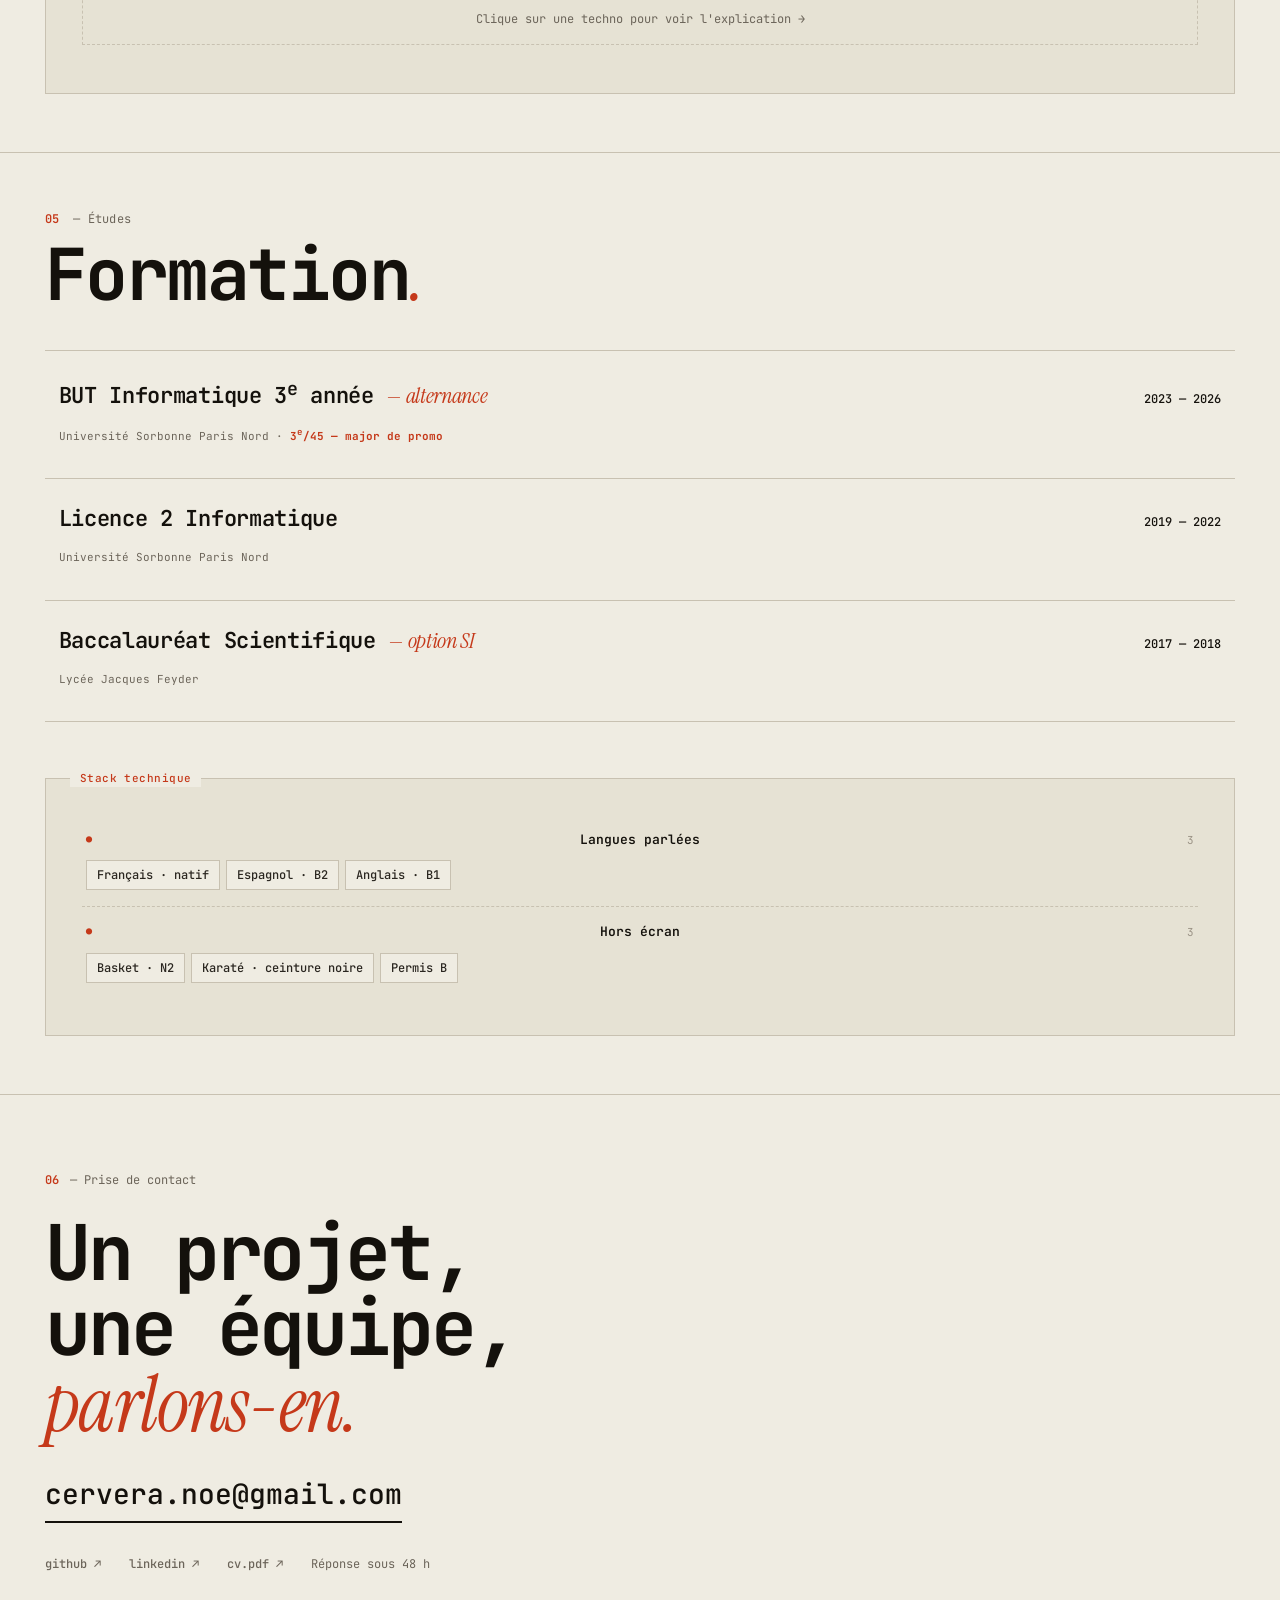
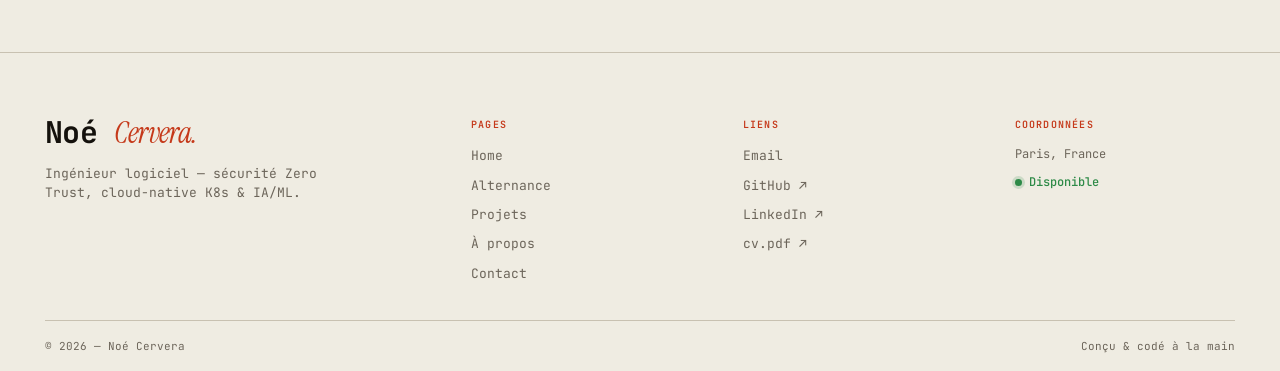
==== commit 5f64b196: "fix: MinIO au lieu de SeaweedFS + repositionnement master (sécurité/systèmes/IA) - Fix SeaweedFS → M" ====
--- a/index.html
+++ b/index.html
@@ -3,8 +3,8 @@
 <head>
 <meta charset="utf-8">
 <meta name="viewport" content="width=device-width, initial-scale=1">
-<title>Noé Cervera — Développeur Full-Stack &amp; Infrastructure</title>
-<meta name="description" content="Portfolio de Noé Cervera, développeur Full-Stack en alternance à l'AP-HP. Infrastructure microservices, sécurité IAM, IA/Deep Learning. BUT Informatique 3e année.">
+<title>Noé Cervera — Ingénieur Full-Stack · Sécurité · Cloud-Native</title>
+<meta name="description" content="Portfolio de Noé Cervera — ingénieur logiciel en alternance à l'AP-HP Henri Mondor. Plateforme génomique K8s, IAM Zero Trust (OIDC/ReBAC/PBAC), deep learning Android, BUT Informatique 3e/45 Sorbonne Paris Nord.">
 <link rel="icon" href="assets/logo.svg" type="image/svg+xml">
 <link rel="preconnect" href="https://fonts.googleapis.com">
 <link rel="preconnect" href="https://fonts.gstatic.com" crossorigin>
@@ -874,7 +874,7 @@
           Noe<br>Cervera<span class="it">.</span>
         </h1>
         <p class="hero-tag">
-          <span class="key">Développeur</span> <span class="str">Full-Stack</span> — infrastructure microservices, sécurité IAM &amp; deep learning.
+          <span class="key">Ingénieur logiciel</span> <span class="str">Full-Stack &amp; Infrastructure</span> — <span class="com">// sécurité Zero Trust · K8s · IA/ML</span>
         </p>
 
         <div class="hero-actions">
@@ -899,9 +899,9 @@
           </div>
         </div>
         <div class="hero-side-meta">
-          <div class="row-m"><span class="k">Rôle</span><span class="v">Développeur Full-Stack</span></div>
-          <div class="row-m"><span class="k">Cursus</span><span class="v">BUT3 Informatique — alternance</span></div>
-          <div class="row-m"><span class="k">Stack</span><span class="v">Go · React · K8s · IA</span></div>
+          <div class="row-m"><span class="k">Rôle</span><span class="v">Ingénieur Full-Stack · Infra</span></div>
+          <div class="row-m"><span class="k">Cursus</span><span class="v">BUT3 Informatique — 3e/45 promo</span></div>
+          <div class="row-m"><span class="k">Stack</span><span class="v">Go · React · K8s · Sécurité</span></div>
           <div class="row-m"><span class="k">Lieu</span><span class="v">Paris, France</span></div>
         </div>
       </aside>
@@ -918,10 +918,10 @@
       <h2 class="section-title">À propos<span class="it">.</span></h2>
     </div>
     <div class="intro">
-      <p class="intro-callout">Je construis des systèmes <em>solides, sécurisés</em> — du backend Go au cluster Kubernetes de production.</p>
+      <p class="intro-callout">Je conçois des systèmes <em>sécurisés et scalables</em> — de l'IAM Zero Trust aux pipelines de données génomiques.</p>
       <div class="intro-text">
-        <p>Actuellement en <strong>alternance à l'AP-HP Henri Mondor</strong> (projet ATLAS / GenoBioMICS), je conçois une plateforme hospitalière cloud-native pour la génomique clinique&nbsp;: backend <strong>Go</strong> (BFF), authentification <strong>OIDC</strong> (Zitadel), permissions <strong>ReBAC/PBAC</strong> (SpiceDB + OPA), frontend <strong>React/TypeScript</strong>, déploiement <strong>Kubernetes</strong> sur OVH via <strong>ArgoCD GitOps</strong>, gestion des secrets <strong>Vault</strong> (OpenBao), DataHouse analytique <strong>Iceberg + Trino</strong> pour les pipelines de séquençage ADN.</p>
-        <p>Avant l'informatique, cinq années sur le terrain (menuiserie, plomberie, électricité) m'ont appris la rigueur, le rythme et la valeur d'un travail bien fait. Je transpose ça dans le code — et dans les systèmes qui tiennent en prod.</p>
+        <p>Actuellement en <strong>alternance à l'AP-HP Henri Mondor</strong> (projet <strong>ATLAS / GenoBioMICS</strong>), je suis le seul développeur de la plateforme hospitalière cloud-native pour la génomique clinique. Concrètement&nbsp;: backend <strong>Go</strong> (BFF), OIDC complet via <strong>Zitadel</strong>, permissions <strong>ReBAC + PBAC</strong> (SpiceDB + OPA), frontend <strong>React 19/TypeScript</strong>, cluster <strong>Kubernetes v1.31</strong> en prod sur OVH (≈70 pods), GitOps <strong>ArgoCD</strong>, secrets <strong>Vault/OpenBao</strong>, sécurité réseau Zero Trust (firewalld, fail2ban, NetworkPolicies), DataHouse <strong>Iceberg/Trino</strong> pour les pipelines de séquençage ADN.</p>
+        <p>Avant l'informatique, cinq années sur le terrain (menuiserie, plomberie, électricité) m'ont appris la rigueur, la gestion de la pression et la valeur d'un travail bien fait. Je transpose ça dans le code — et dans les systèmes qui tiennent en prod.</p>
       </div>
     </div>
   </div>
@@ -933,7 +933,7 @@
     <div class="section-head">
       <div class="section-path"><span class="num">02</span> — Sélection</div>
       <h2 class="section-title">Projets <span class="it">choisis.</span></h2>
-      <p class="section-sub">4 projets représentatifs — plateforme hospitalière K8s, IA mobile, NLP industriel, web full-stack.</p>
+      <p class="section-sub">4 projets représentatifs — plateforme K8s en production, IA mobile, logiciel industriel, e-commerce full-stack.</p>
     </div>
 
     <div class="row-list">
@@ -1026,8 +1026,8 @@
 <!-- ====== MARQUEE ====== -->
 <div class="marquee" aria-hidden="true">
   <div class="marquee-track">
-    <span>Alternance AP-HP <em class="sep">/</em> Plateforme ATLAS <em class="sep">/</em> Middleware Go <em class="sep">/</em> SmartFace Insight <em class="sep">/</em> Brevet Thales 6G <em class="sep">/</em> 3<sup>e</sup>/45 — BUT3 <em class="sep">/</em></span>
-    <span>Alternance AP-HP <em class="sep">/</em> Plateforme ATLAS <em class="sep">/</em> Middleware Go <em class="sep">/</em> SmartFace Insight <em class="sep">/</em> Brevet Thales 6G <em class="sep">/</em> 3<sup>e</sup>/45 — BUT3 <em class="sep">/</em></span>
+    <span>Alternance AP-HP <em class="sep">/</em> ATLAS · K8s en prod <em class="sep">/</em> IAM Zero Trust <em class="sep">/</em> Kubernetes + ArgoCD <em class="sep">/</em> SmartFace Insight <em class="sep">/</em> 3<sup>e</sup>/45 — BUT3 <em class="sep">/</em> Sécurité · Go · IA <em class="sep">/</em></span>
+    <span>Alternance AP-HP <em class="sep">/</em> ATLAS · K8s en prod <em class="sep">/</em> IAM Zero Trust <em class="sep">/</em> Kubernetes + ArgoCD <em class="sep">/</em> SmartFace Insight <em class="sep">/</em> 3<sup>e</sup>/45 — BUT3 <em class="sep">/</em> Sécurité · Go · IA <em class="sep">/</em></span>
   </div>
 </div>
 
@@ -1187,7 +1187,7 @@
           <span class="sk" data-info="Store clé-valeur en mémoire. Cache distribué, sessions, pub/sub, time-series (Redis TimeSeries), queues. Sur ATLAS : présence utilisateurs (heartbeat TTL 5min), métriques 7j CPU/MEM/réseau, historique alertes, queues Celery pour Nautobot. Ultra-rapide — opérations en sub-milliseconde."><img src="assets/redis.svg" alt="">Redis</span>
           <span class="sk" data-info="BDD graphe distribuée avec double interface : GraphQL natif + DQL (Dgraph Query Language). Modélise des relations complexes difficiles à exprimer en relationnel. Sur ATLAS : entités hospitalières (Personne, Emploi, Unité, Diplôme, Run NGS, Document) avec jointures traversant le graphe en une requête."><img src="assets/dgraph.svg" alt="">Dgraph</span>
           <span class="sk" data-info="Stack analytique DataHouse d'ATLAS. Apache Iceberg : format de table ACID versionné, time-travel queries, partition evolution. Nessie : catalogue Git-like pour Iceberg (branches, commits, merges sur les données). Trino : moteur SQL distribué pour requêtes sur tables Gold. Les données NGS suivent le pipeline Bronze (FASTQ bruts) → Silver (variants annotés) → Gold (prêt IA).">Iceberg · Nessie · Trino</span>
-          <span class="sk" data-info="DuckDB : moteur analytique embarqué (pas de serveur) capable de lire Parquet/CSV/JSON directement. Utilisé pour l'ETL DataHouse ATLAS (transformations Bronze→Gold). SeaweedFS : système de fichiers distribué S3-compatible — remplace MinIO, optimisé pour les petits fichiers et les volumes massifs.">DuckDB · SeaweedFS</span>
+          <span class="sk" data-info="DuckDB : moteur analytique embarqué (pas de serveur) capable de lire Parquet/CSV/JSON directement. Utilisé pour l'ETL DataHouse ATLAS (transformations Bronze→Gold). MinIO : serveur de stockage objet S3-compatible, API AWS v4 — héberge les pièces jointes, artifacts NGS et tables Iceberg d'ATLAS.">DuckDB · MinIO</span>
           <span class="sk" data-info="Bibliothèque de calcul scientifique Python. Arrays N-dimensionnels, opérations vectorisées (SIMD), broadcasting. Zéro boucle Python — opérations en C optimisé. Utilisé pour le traitement des signaux événementiels (heatmaps BA, courbes S) dans DVSgo et les pipelines de données de SmartFace."><img src="assets/python.svg" alt="">NumPy</span>
           <span class="sk" data-info="Bibliothèque de visualisation scientifique Python. Graphes pub-quality, heatmaps par pixel, courbes comparatives multi-sessions, histogrammes. Utilisé pour les sorties d'analyse BA et S-curve de DVSgo — exports PNG et affichage inline dans Dear PyGui."><img src="assets/python.svg" alt="">Matplotlib</span>
         </div>
@@ -1296,7 +1296,7 @@
     <div class="footer-grid">
       <div class="footer-col footer-col-main">
         <div class="footer-name">Noé <span class="it">Cervera.</span></div>
-        <p class="footer-tag">Développeur Full-Stack — infrastructure, IAM &amp; IA.</p>
+        <p class="footer-tag">Ingénieur logiciel — sécurité Zero Trust, cloud-native K8s &amp; IA/ML.</p>
       </div>
       <div class="footer-col">
         <div class="footer-h">Pages</div>
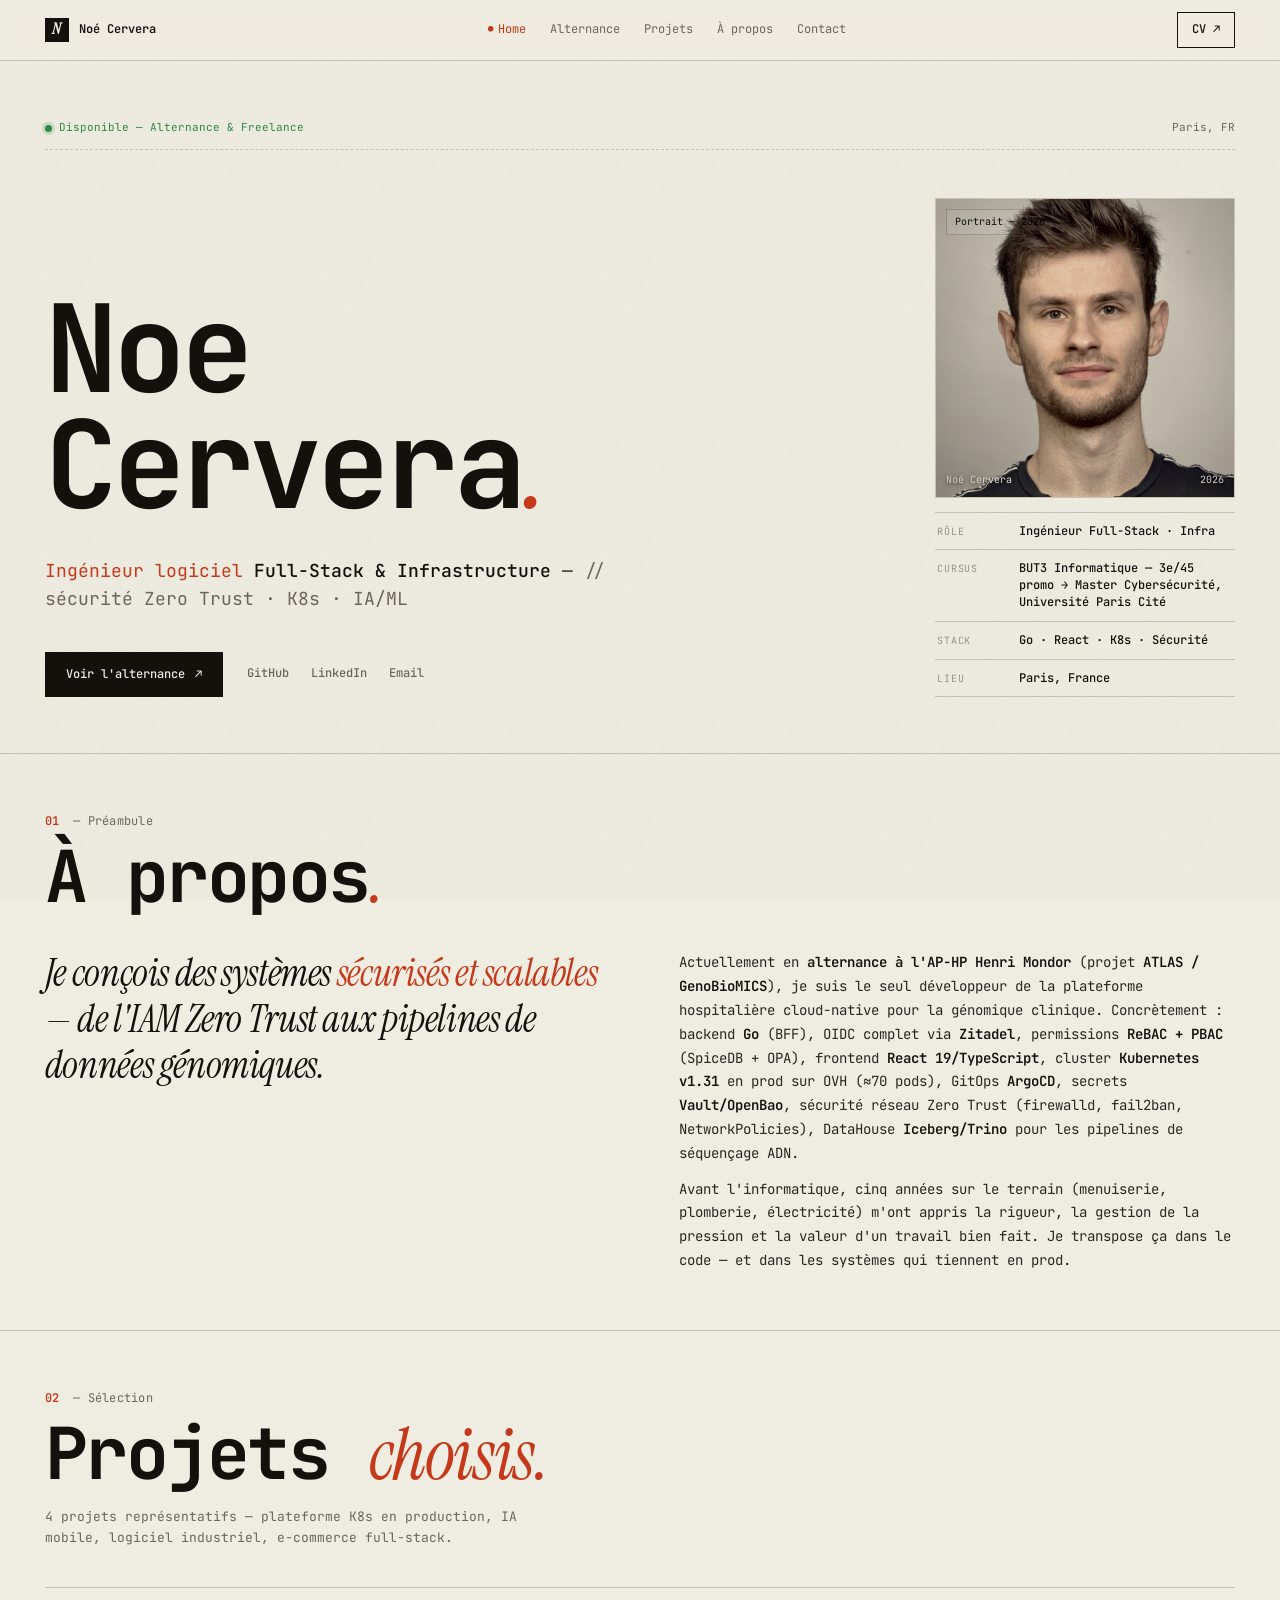
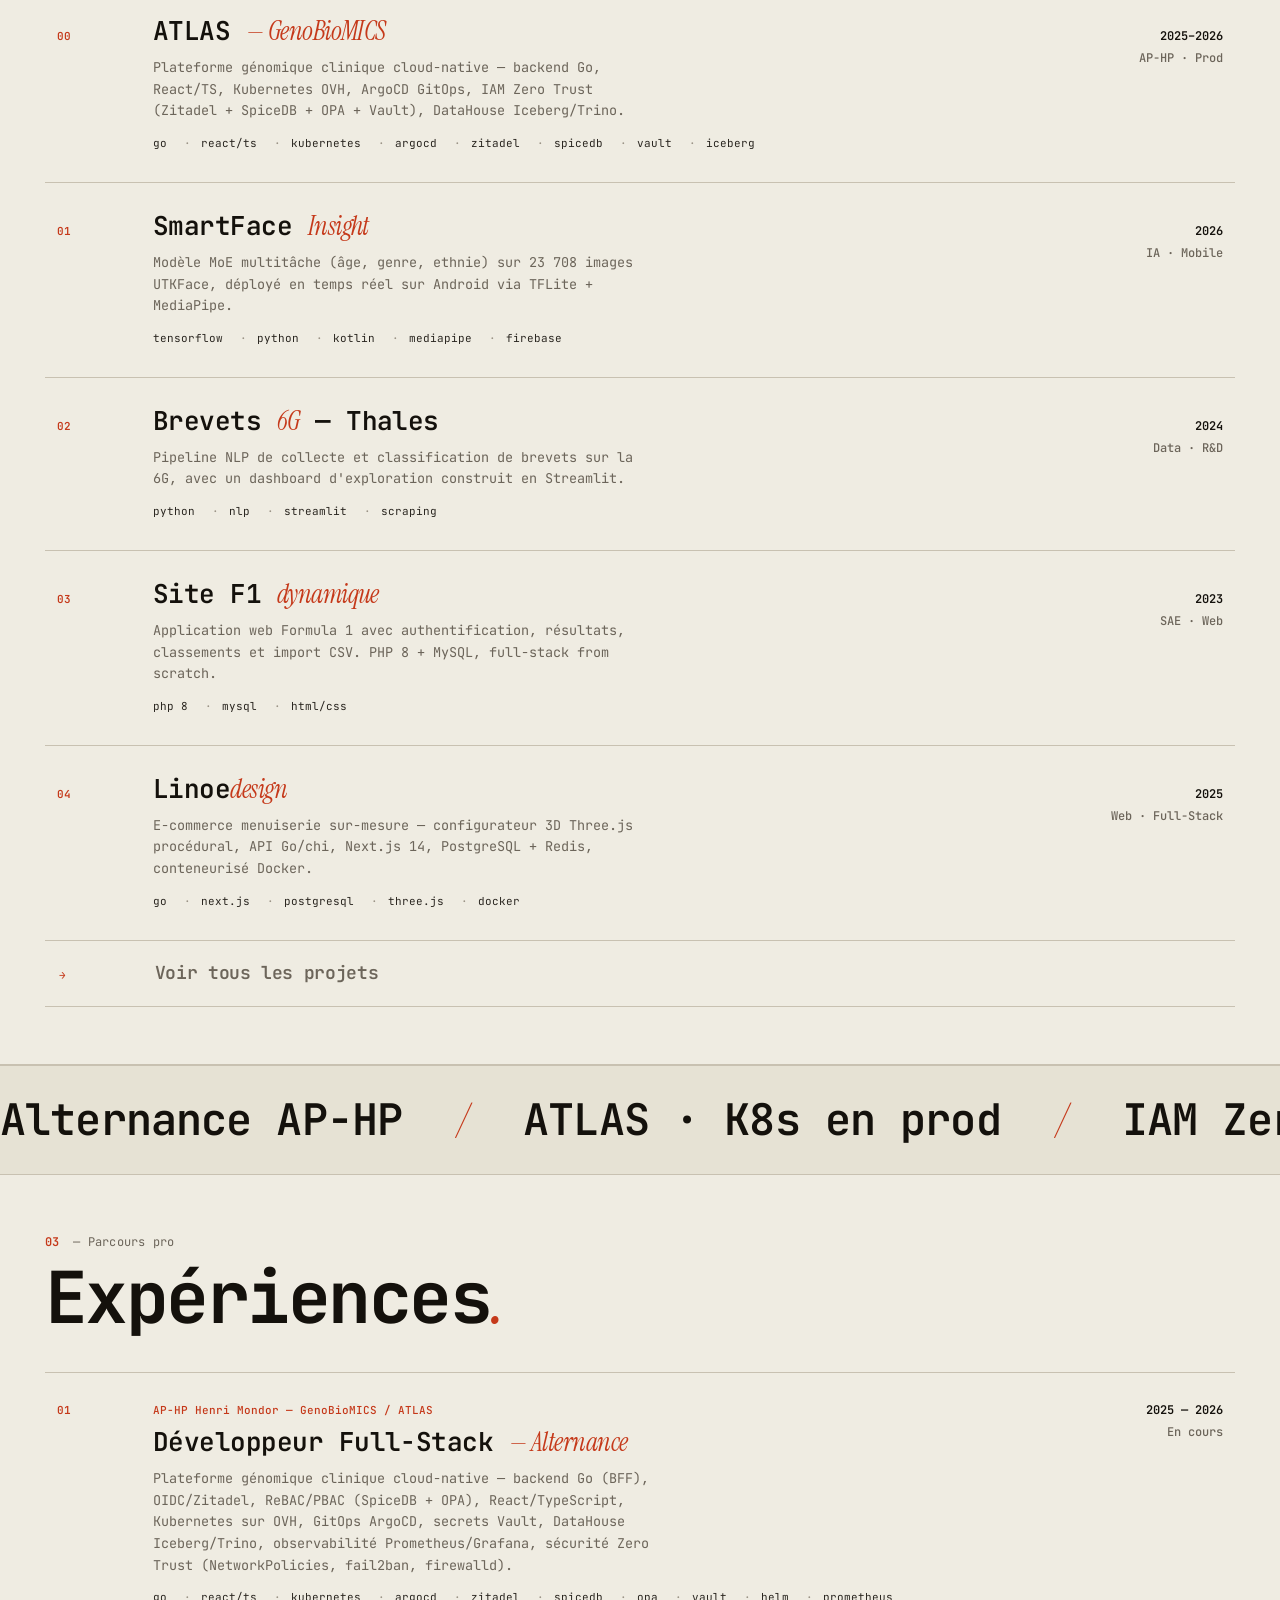
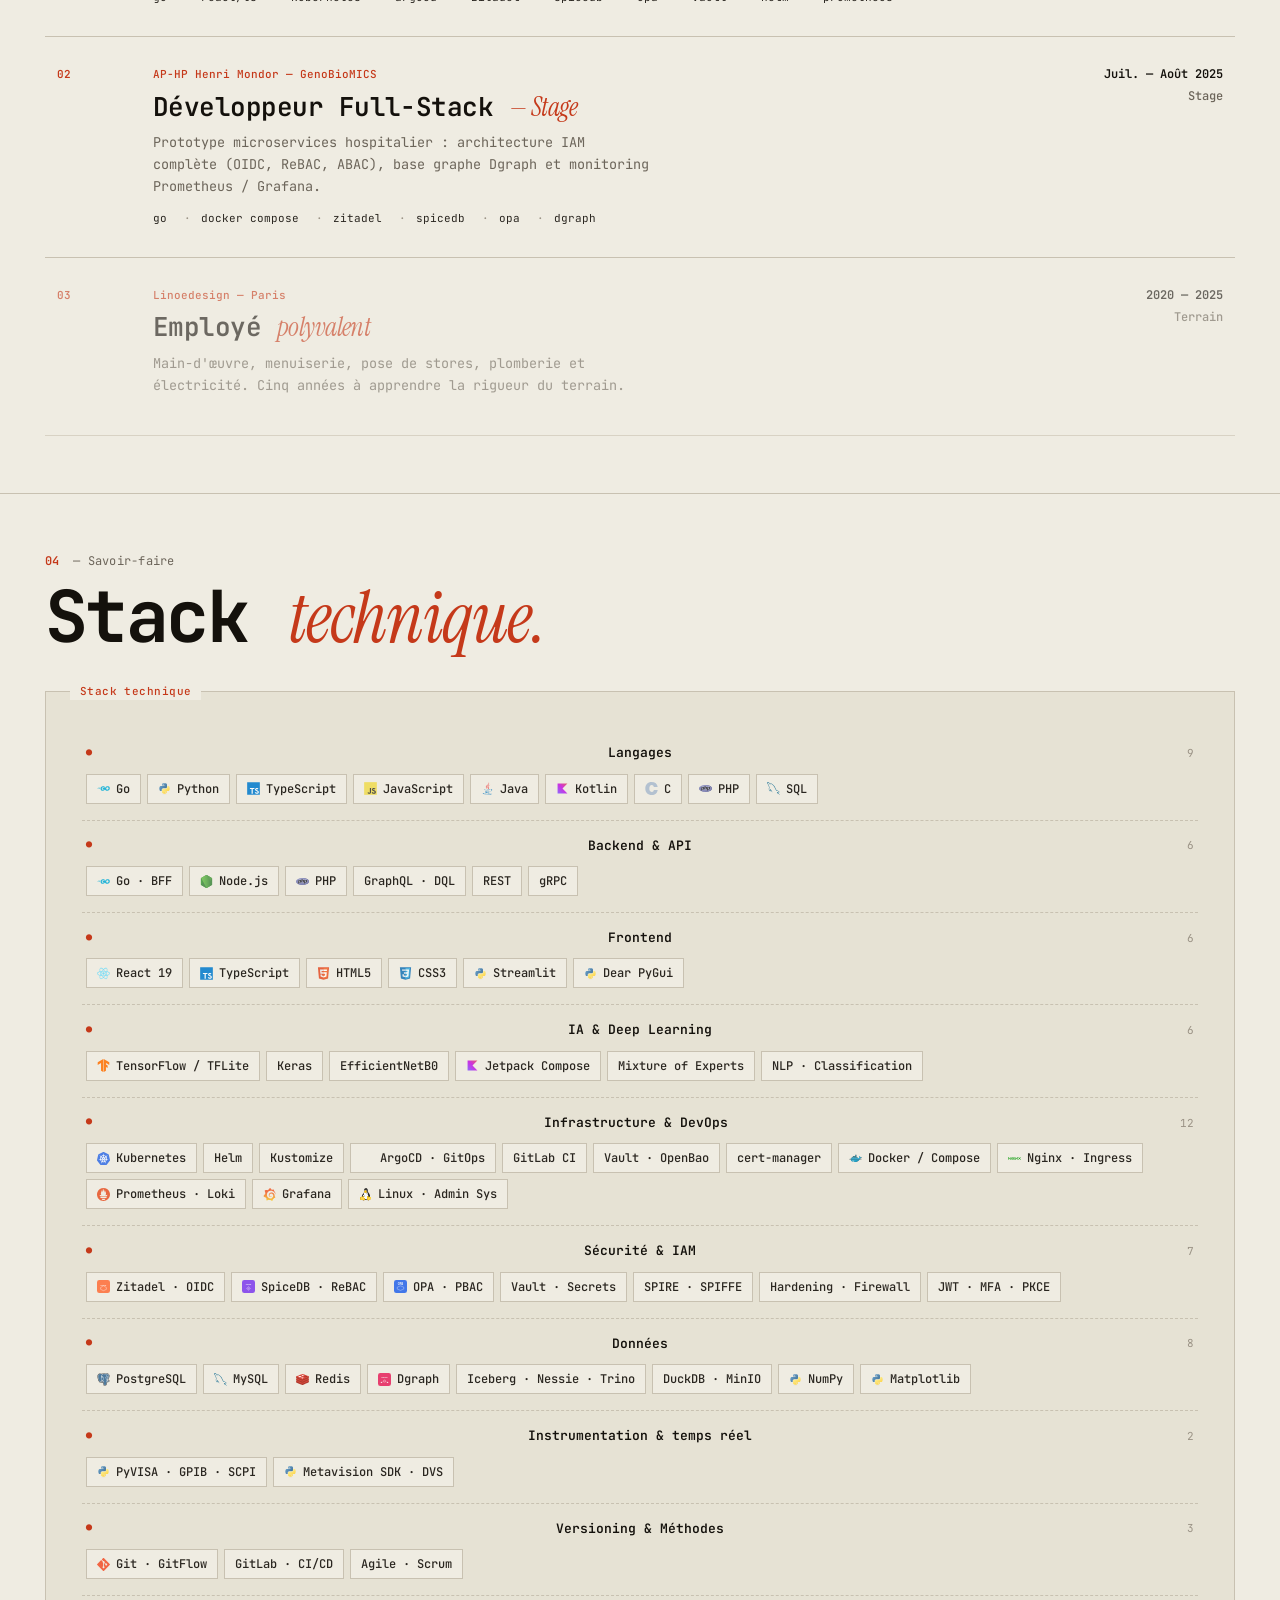
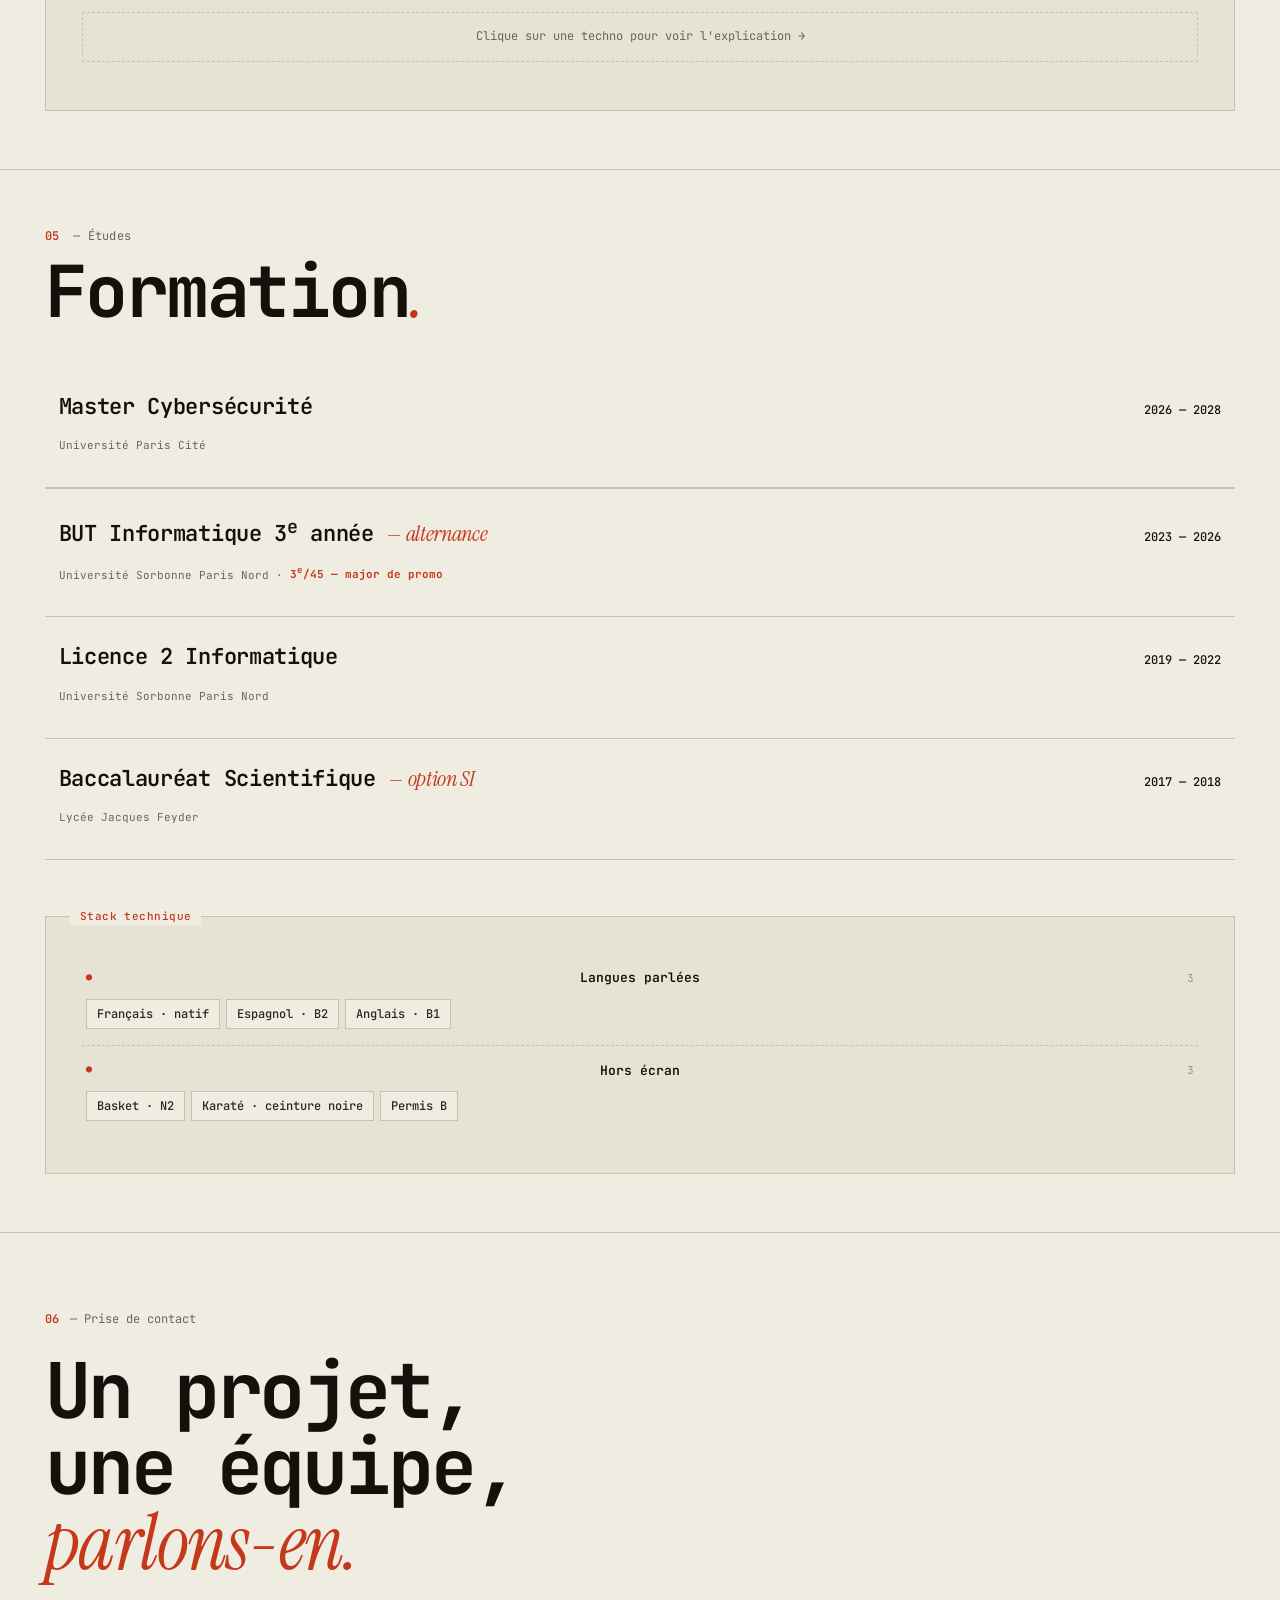
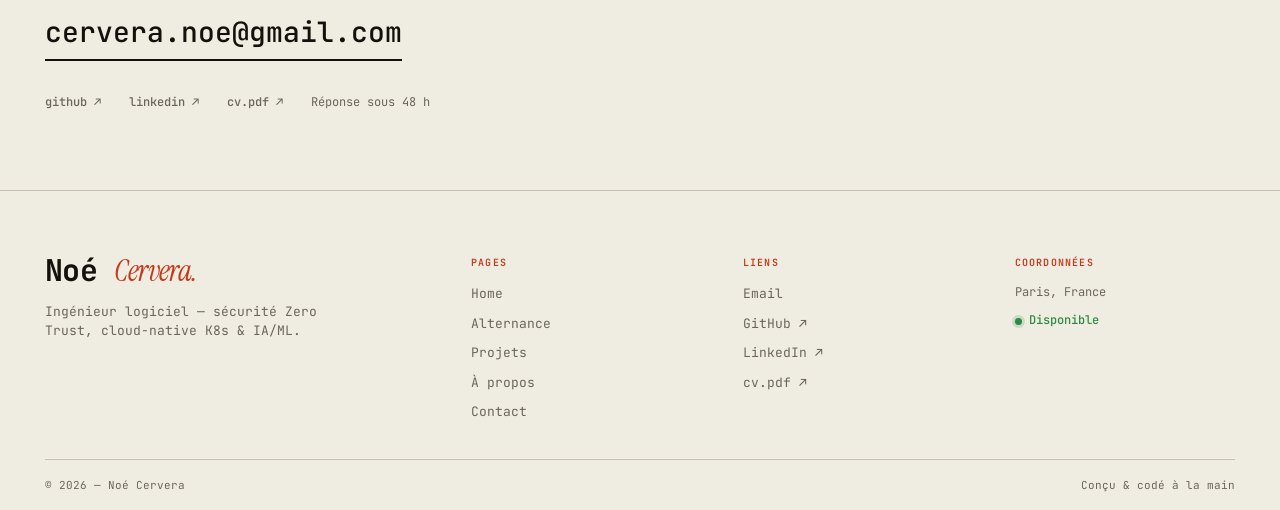
==== commit 6bc55531: "Ajout Master Cybersécurité (Université Paris Cité) au cursus" ====
--- a/index.html
+++ b/index.html
@@ -900,7 +900,7 @@
         </div>
         <div class="hero-side-meta">
           <div class="row-m"><span class="k">Rôle</span><span class="v">Ingénieur Full-Stack · Infra</span></div>
-          <div class="row-m"><span class="k">Cursus</span><span class="v">BUT3 Informatique — 3e/45 promo</span></div>
+          <div class="row-m"><span class="k">Cursus</span><span class="v">BUT3 Informatique — 3e/45 promo → Master Cybersécurité, Université Paris Cité</span></div>
           <div class="row-m"><span class="k">Stack</span><span class="v">Go · React · K8s · Sécurité</span></div>
           <div class="row-m"><span class="k">Lieu</span><span class="v">Paris, France</span></div>
         </div>
@@ -1230,6 +1230,13 @@
       <h2 class="section-title">Formation<span class="it">.</span></h2>
     </div>
 
+    <div class="form-row">
+      <div>
+        <h3>Master Cybersécurité</h3>
+        <p class="form-where">Université Paris Cité</p>
+      </div>
+      <div class="form-year">2026 — 2028</div>
+    </div>
     <a class="form-row link" href="but3-informatique.html">
       <div>
         <h3>BUT Informatique 3<sup>e</sup> année <span class="it">— alternance</span></h3>
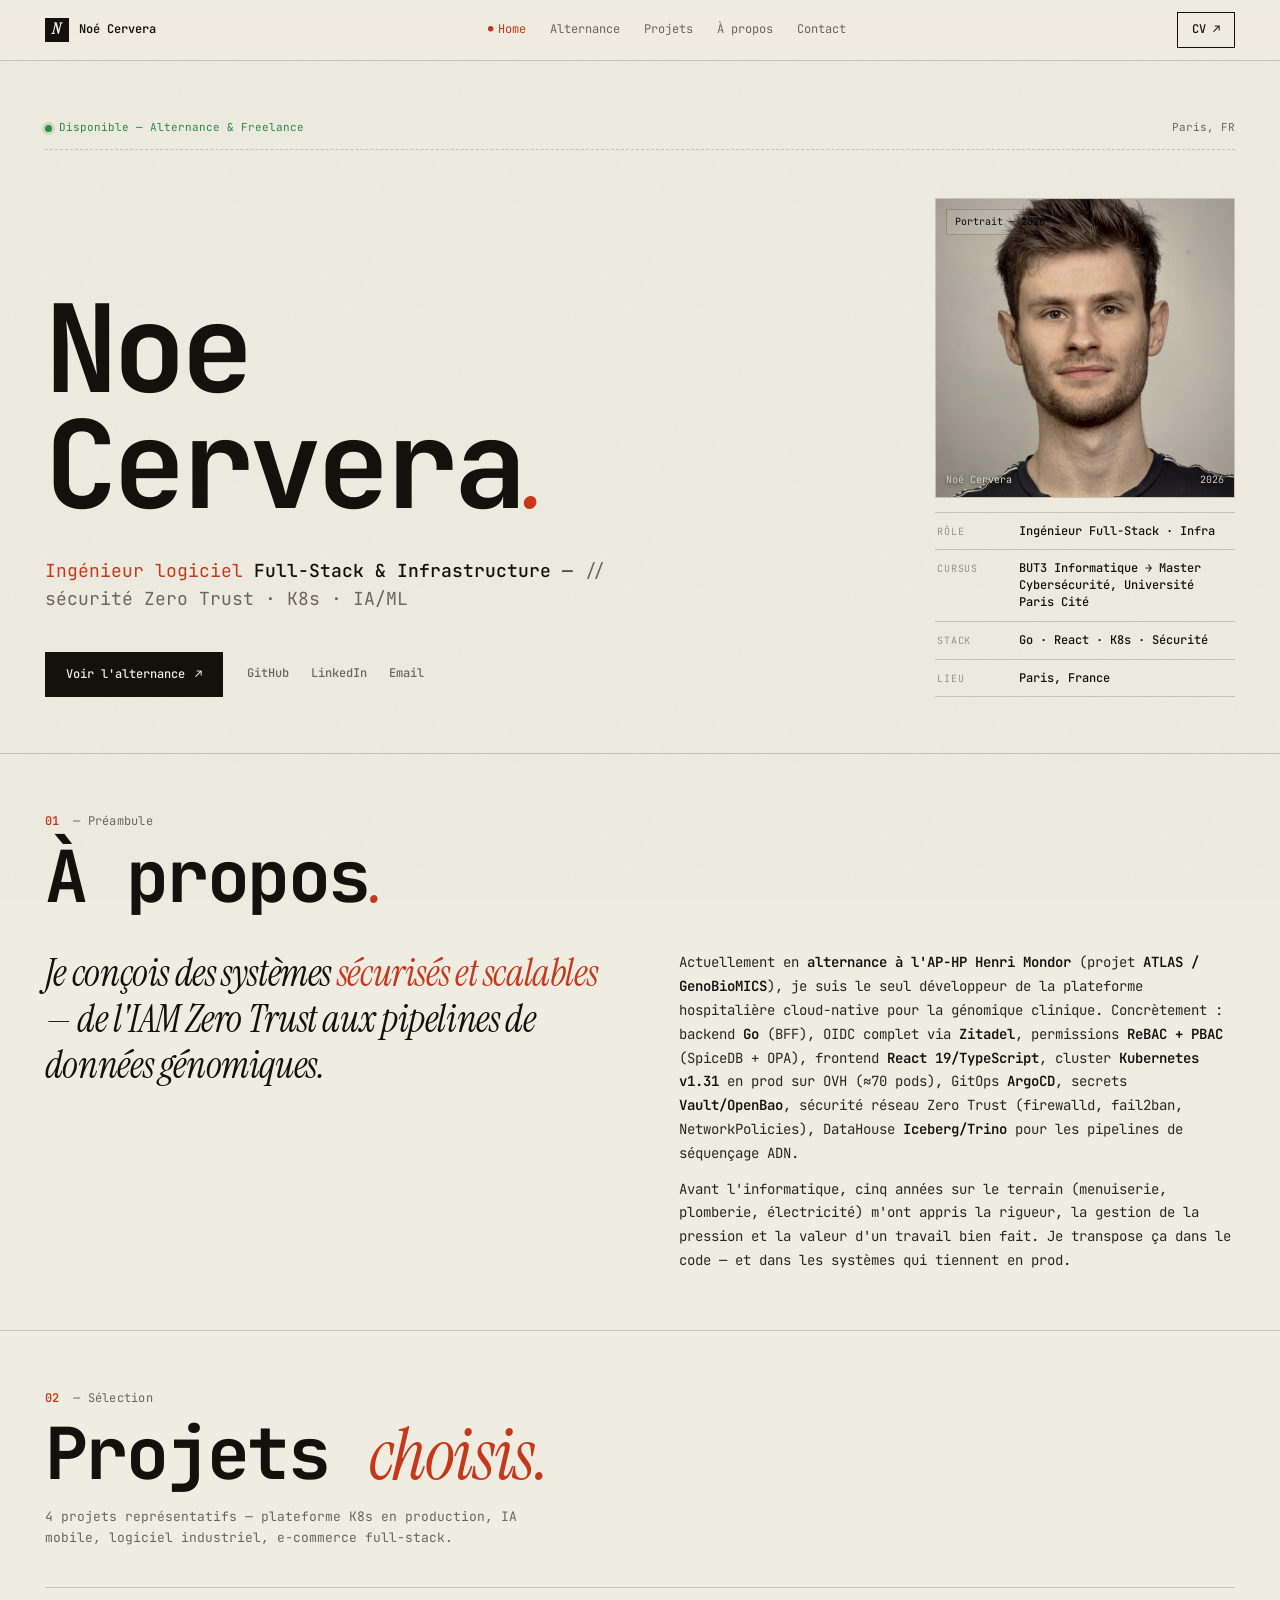
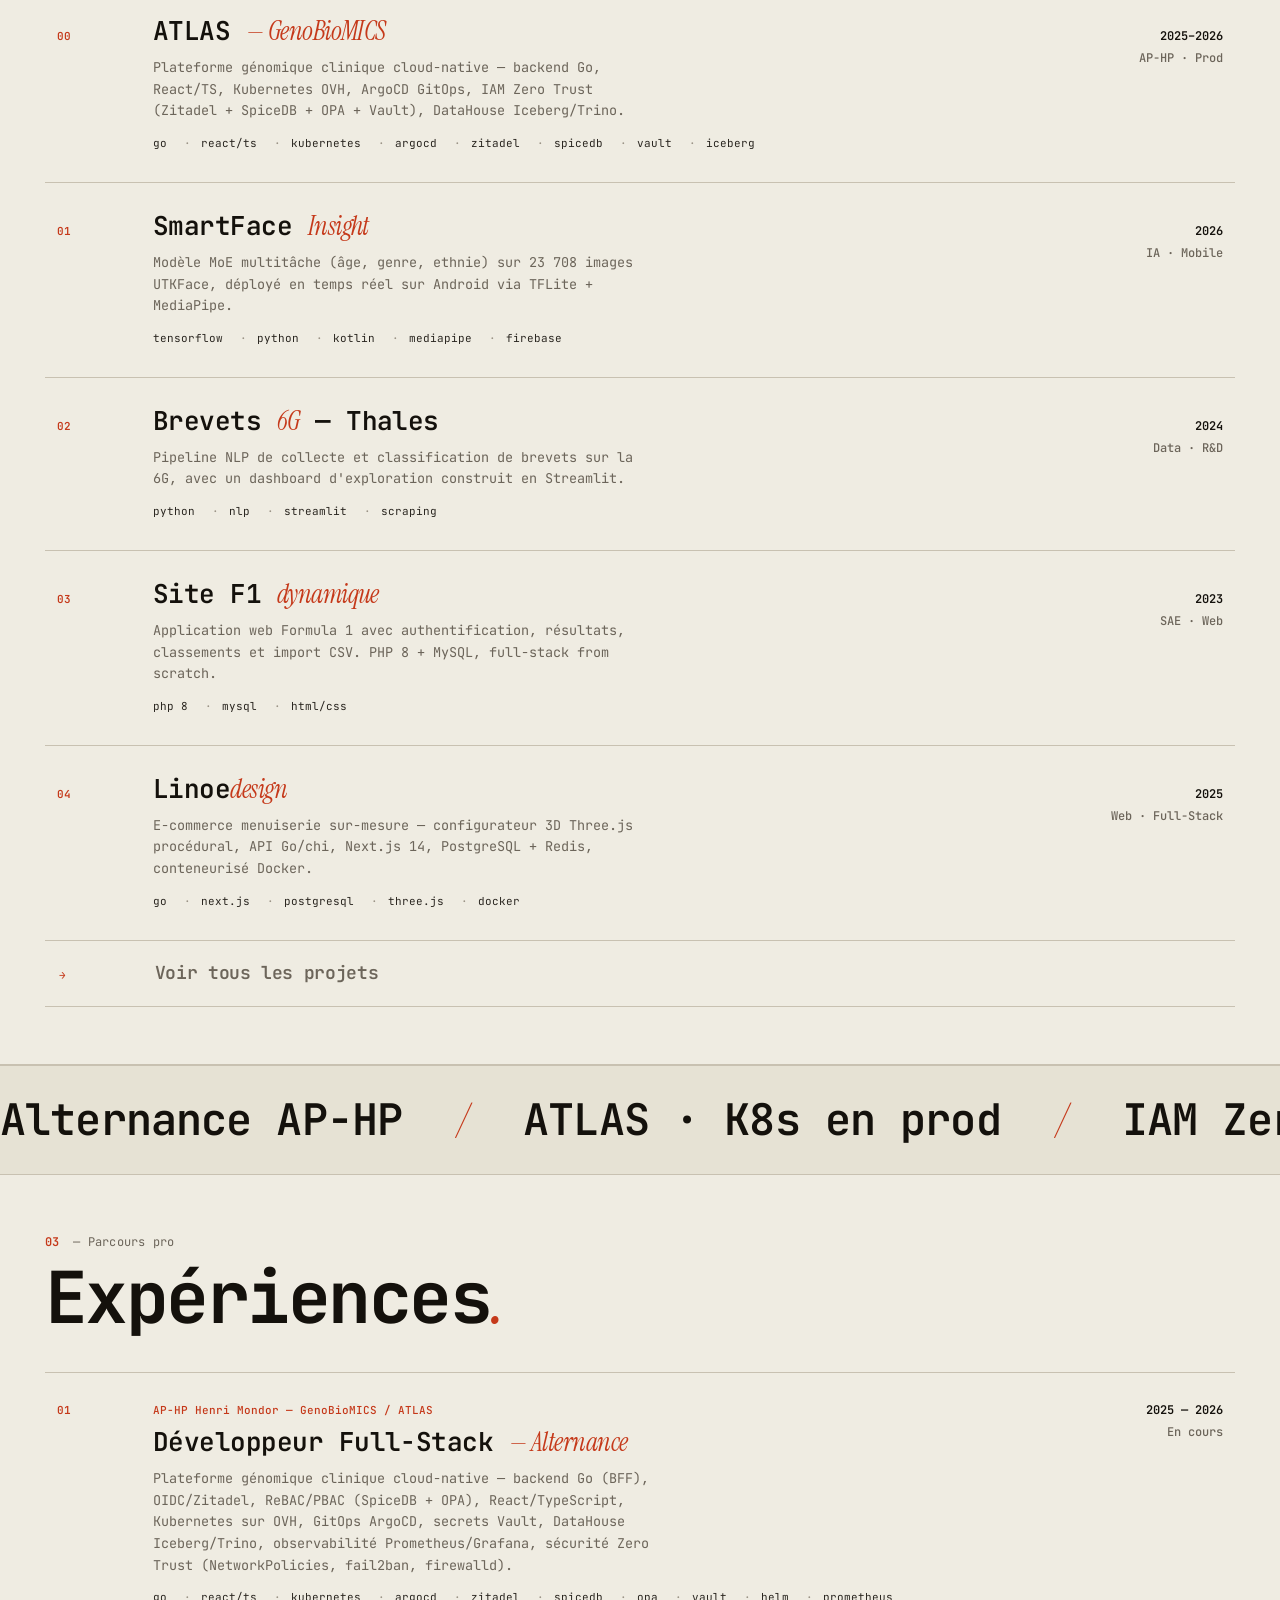
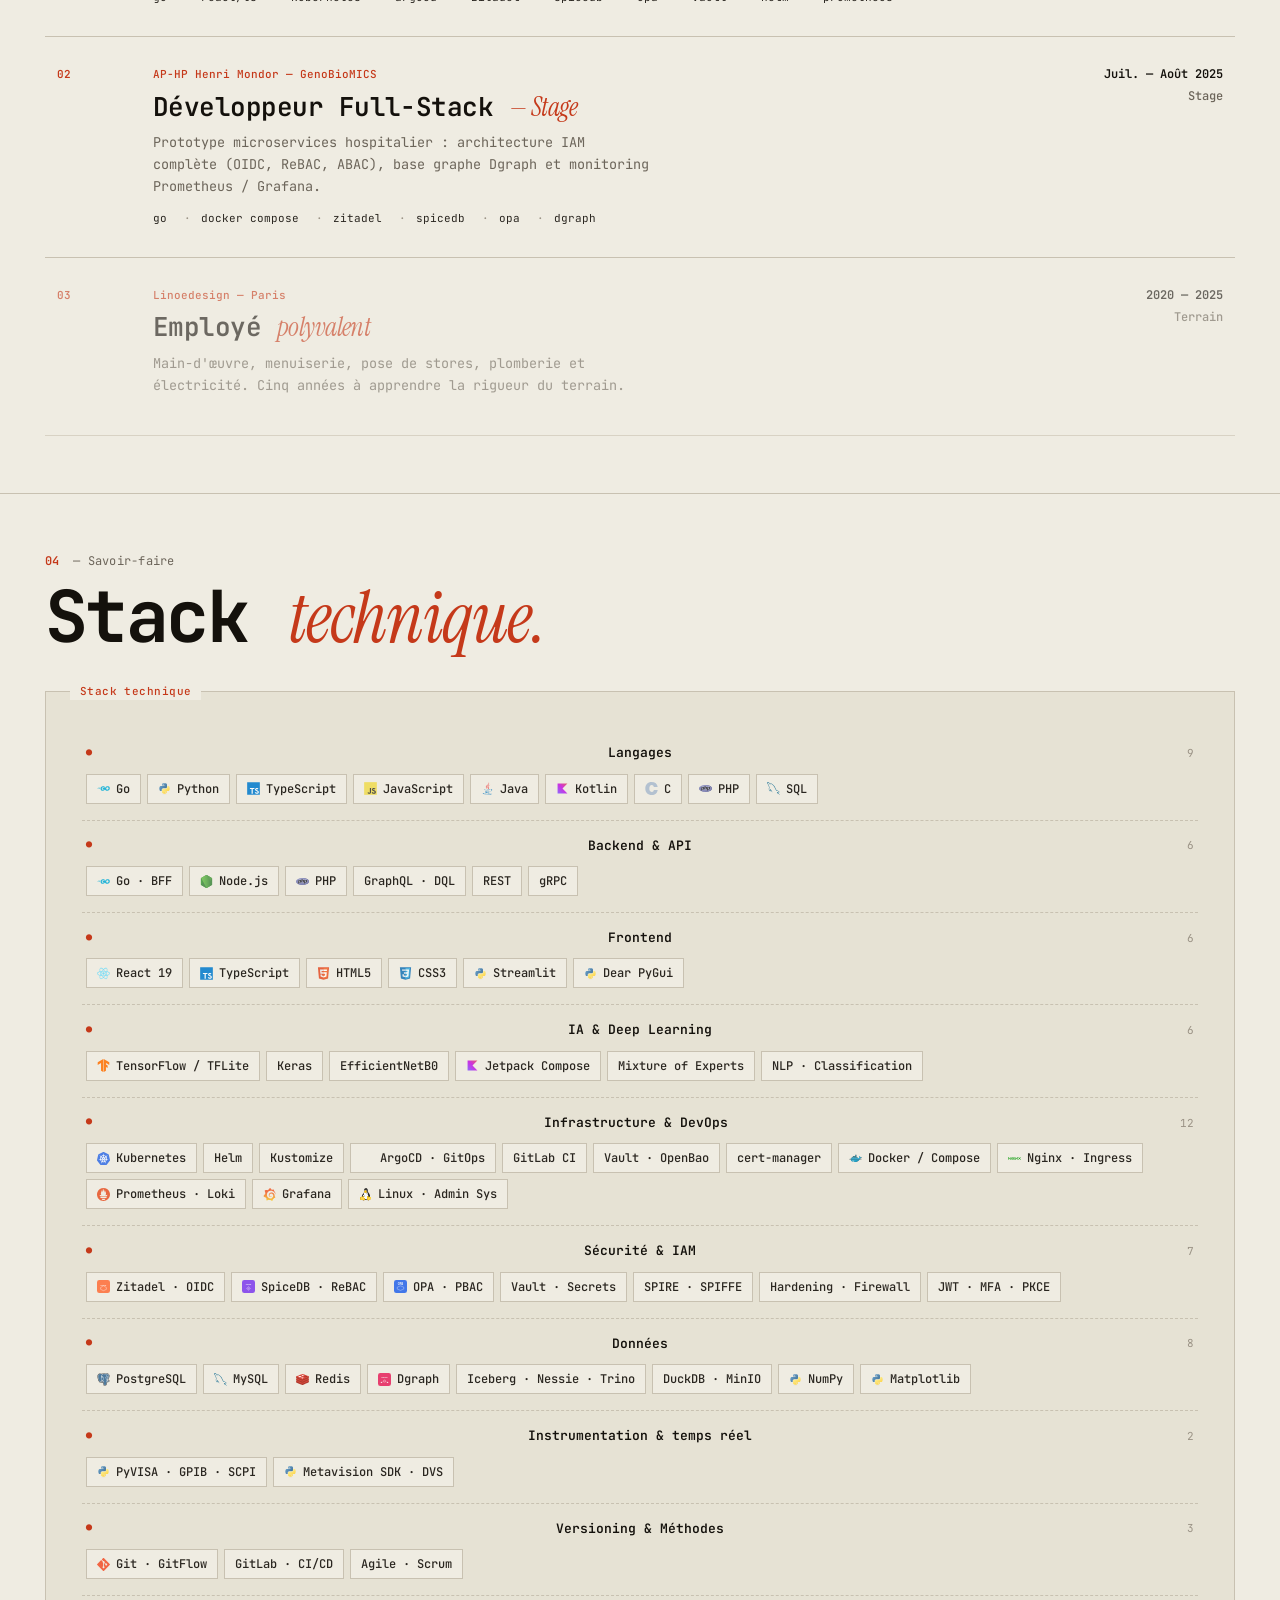
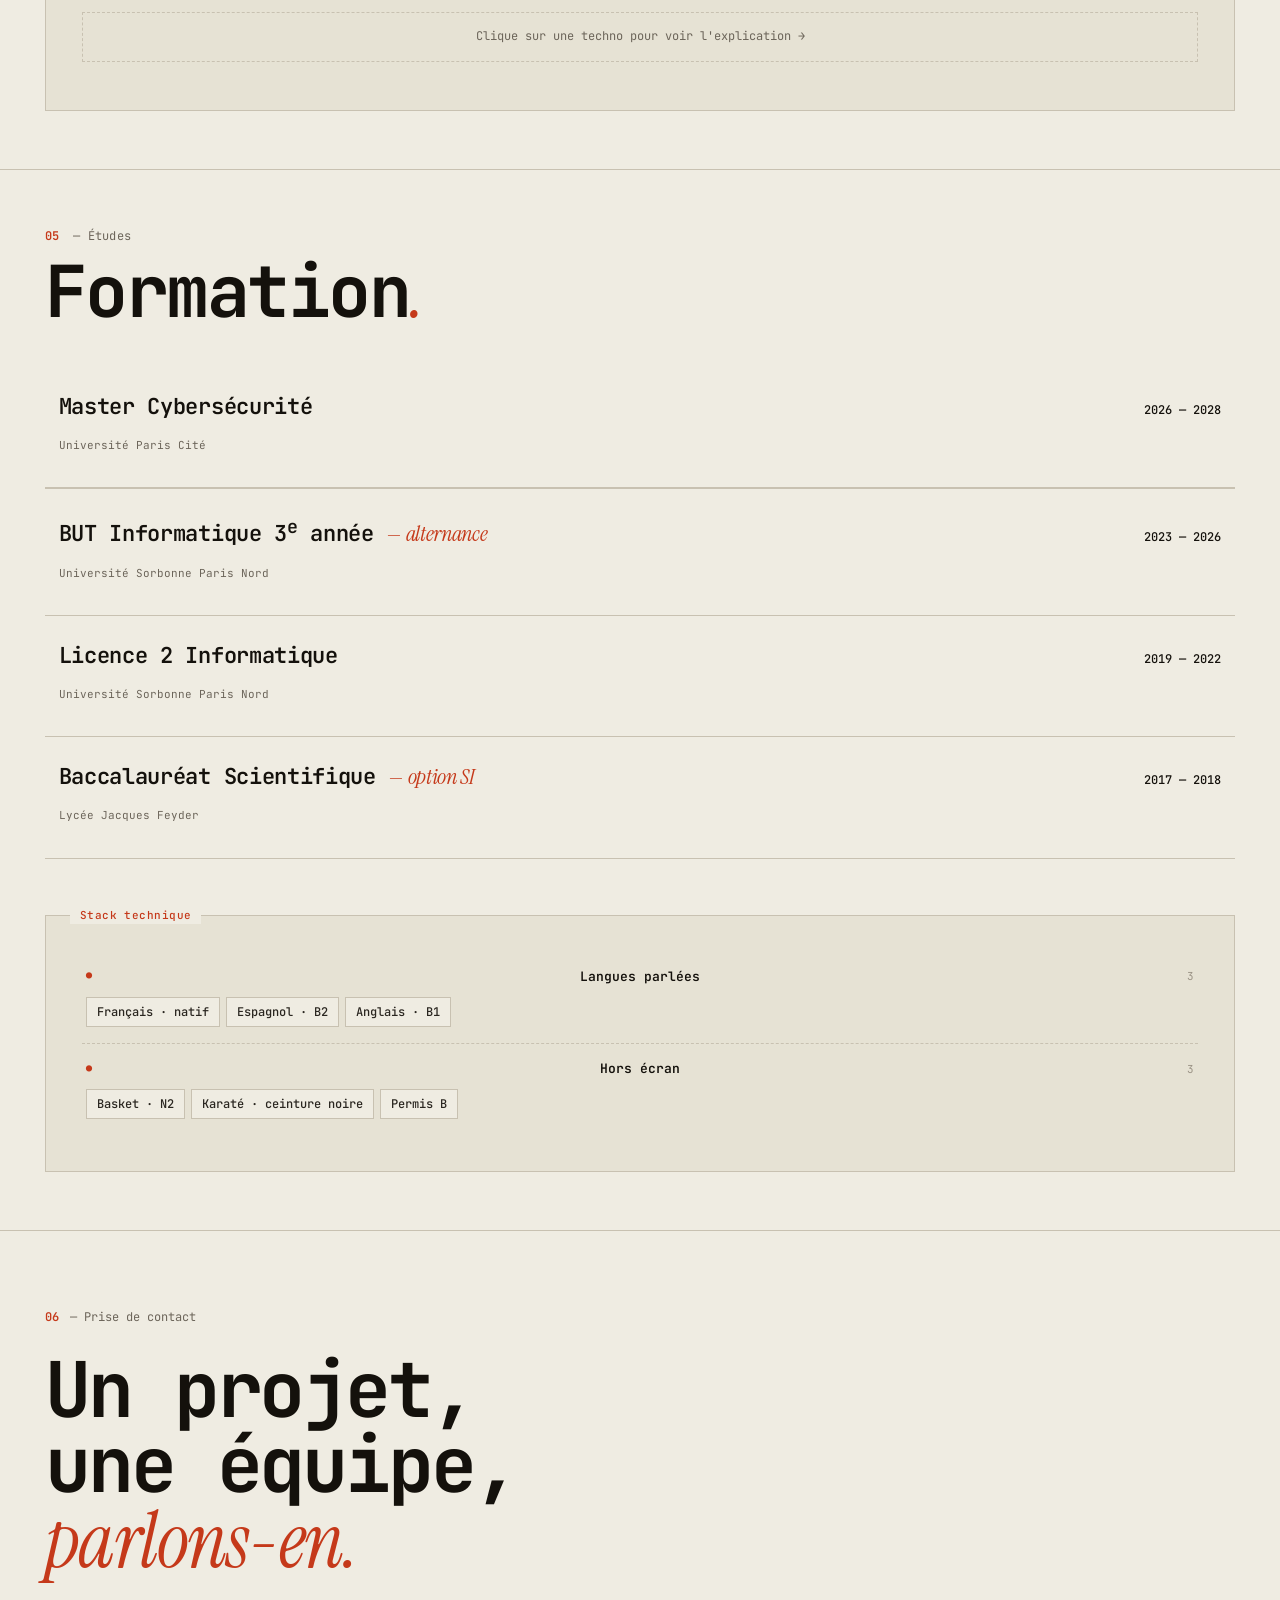
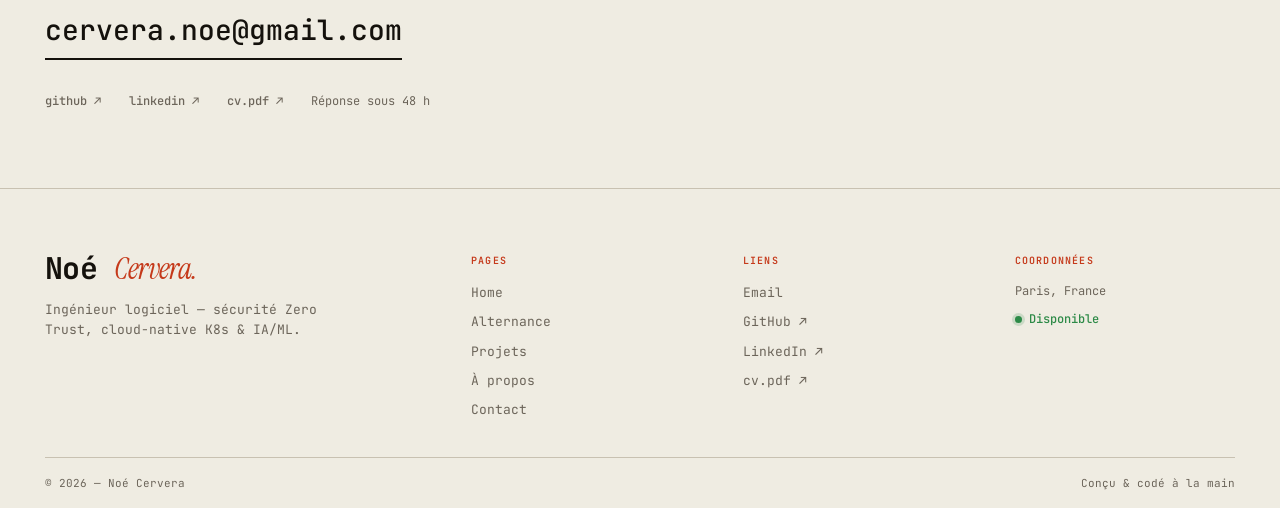
==== commit 472605d6: "Retire la mention du classement 3e/45 sur le BUT3" ====
--- a/index.html
+++ b/index.html
@@ -4,7 +4,7 @@
 <meta charset="utf-8">
 <meta name="viewport" content="width=device-width, initial-scale=1">
 <title>Noé Cervera — Ingénieur Full-Stack · Sécurité · Cloud-Native</title>
-<meta name="description" content="Portfolio de Noé Cervera — ingénieur logiciel en alternance à l'AP-HP Henri Mondor. Plateforme génomique K8s, IAM Zero Trust (OIDC/ReBAC/PBAC), deep learning Android, BUT Informatique 3e/45 Sorbonne Paris Nord.">
+<meta name="description" content="Portfolio de Noé Cervera — ingénieur logiciel en alternance à l'AP-HP Henri Mondor. Plateforme génomique K8s, IAM Zero Trust (OIDC/ReBAC/PBAC), deep learning Android, BUT Informatique Sorbonne Paris Nord.">
 <link rel="icon" href="assets/logo.svg" type="image/svg+xml">
 <link rel="preconnect" href="https://fonts.googleapis.com">
 <link rel="preconnect" href="https://fonts.gstatic.com" crossorigin>
@@ -900,7 +900,7 @@
         </div>
         <div class="hero-side-meta">
           <div class="row-m"><span class="k">Rôle</span><span class="v">Ingénieur Full-Stack · Infra</span></div>
-          <div class="row-m"><span class="k">Cursus</span><span class="v">BUT3 Informatique — 3e/45 promo → Master Cybersécurité, Université Paris Cité</span></div>
+          <div class="row-m"><span class="k">Cursus</span><span class="v">BUT3 Informatique → Master Cybersécurité, Université Paris Cité</span></div>
           <div class="row-m"><span class="k">Stack</span><span class="v">Go · React · K8s · Sécurité</span></div>
           <div class="row-m"><span class="k">Lieu</span><span class="v">Paris, France</span></div>
         </div>
@@ -1026,8 +1026,8 @@
 <!-- ====== MARQUEE ====== -->
 <div class="marquee" aria-hidden="true">
   <div class="marquee-track">
-    <span>Alternance AP-HP <em class="sep">/</em> ATLAS · K8s en prod <em class="sep">/</em> IAM Zero Trust <em class="sep">/</em> Kubernetes + ArgoCD <em class="sep">/</em> SmartFace Insight <em class="sep">/</em> 3<sup>e</sup>/45 — BUT3 <em class="sep">/</em> Sécurité · Go · IA <em class="sep">/</em></span>
-    <span>Alternance AP-HP <em class="sep">/</em> ATLAS · K8s en prod <em class="sep">/</em> IAM Zero Trust <em class="sep">/</em> Kubernetes + ArgoCD <em class="sep">/</em> SmartFace Insight <em class="sep">/</em> 3<sup>e</sup>/45 — BUT3 <em class="sep">/</em> Sécurité · Go · IA <em class="sep">/</em></span>
+    <span>Alternance AP-HP <em class="sep">/</em> ATLAS · K8s en prod <em class="sep">/</em> IAM Zero Trust <em class="sep">/</em> Kubernetes + ArgoCD <em class="sep">/</em> SmartFace Insight <em class="sep">/</em> BUT3 <em class="sep">/</em> Sécurité · Go · IA <em class="sep">/</em></span>
+    <span>Alternance AP-HP <em class="sep">/</em> ATLAS · K8s en prod <em class="sep">/</em> IAM Zero Trust <em class="sep">/</em> Kubernetes + ArgoCD <em class="sep">/</em> SmartFace Insight <em class="sep">/</em> BUT3 <em class="sep">/</em> Sécurité · Go · IA <em class="sep">/</em></span>
   </div>
 </div>
 
@@ -1240,7 +1240,7 @@
     <a class="form-row link" href="but3-informatique.html">
       <div>
         <h3>BUT Informatique 3<sup>e</sup> année <span class="it">— alternance</span></h3>
-        <p class="form-where">Université Sorbonne Paris Nord · <strong style="color:var(--accent)">3<sup>e</sup>/45 — major de promo</strong></p>
+        <p class="form-where">Université Sorbonne Paris Nord</p>
       </div>
       <div class="form-year">2023 — 2026</div>
     </a>
